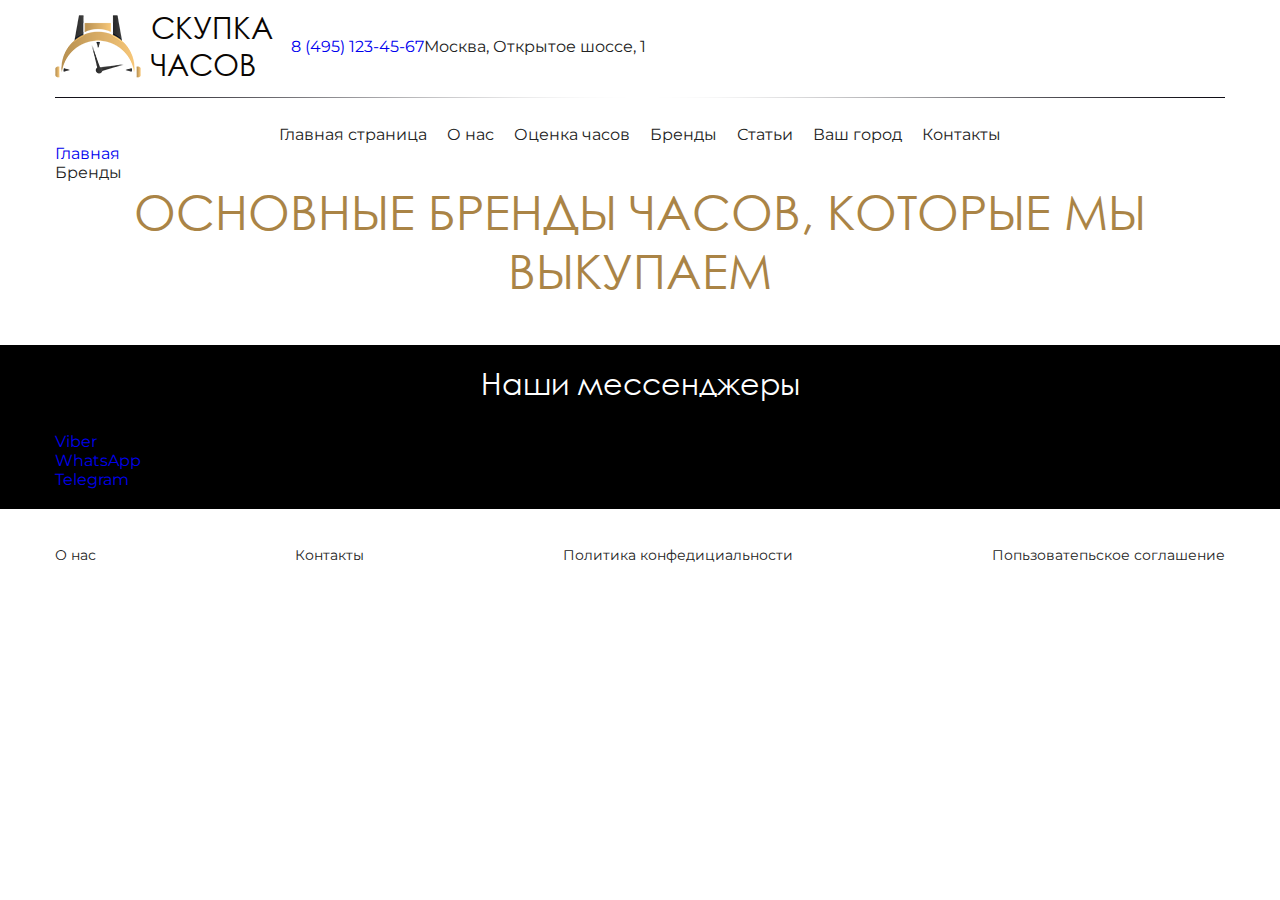
==== index.html @ 27cb3acc "first commit" ====
<!DOCTYPE html>
<html lang="ru">

<head>
  <meta charset="UTF-8">
  <meta http-equiv="X-UA-Compatible" content="IE=edge">
  <meta name="viewport" content="width=device-width, initial-scale=1.0">
  <title>Скупка часов</title>

  <meta property="og:image" content="path/to/image.jpg">
  <link rel="shortcut icon" href="img/favicon/favicon.ico" type="image/x-icon">

  <!-- add plugins css -->
  <link rel="stylesheet" href="css/slick.css">
  <!-- add plugins css end -->

  <link rel="stylesheet" href="css/style.css">
  <link rel="stylesheet" href="css/header.css">
  <link rel="stylesheet" href="css/footer.css">
  <link rel="stylesheet" href="css/main.css">
  <link rel="stylesheet" href="css/media.css">
</head>

<body>

  <header>
    <div class="container">
      <div class="header-top">
        <a href="index.html" class="logo">
          <span class="logo-img"><img src="img/logo.png" alt=""></span>
          <span class="logo-text">скупка часов</span>
        </a>
        <nav class="nav-social">
          <ul class="list-social my-ul">
            <li><a href="#"><img src="" alt=""></a></li>
            <li><a href="#"><img src="" alt=""></a></li>
            <li><a href="#"><img src="" alt=""></a></li>
          </ul>
        </nav>

        <a href="tel:+74951234567" class="phone-link">
          <span class="phone-link__icon"><img src="" alt=""></span>
          <span class="phone-link__text">8 (495) 123-45-67</span>
        </a>

        <div class="address">
          <p>Москва, Открытое шоссе, 1</p>
        </div>
      </div>
      <div class="header-bottom">
        <nav class="nav-menu nav-menu__header">
          <ul class="menu my-ul">
            <li class="menu-item"><a href="index.html" class="menu-link">Главная страница</a></li>
            <li class="menu-item"><a href="about.html" class="menu-link">О нас</a></li>
            <li class="menu-item"><a href="rating.html" class="menu-link">Оценка часов</a></li>
            <li class="menu-item"><a href="brands.html" class="menu-link">Бренды</a></li>
            <li class="menu-item"><a href="news.html" class="menu-link">Статьи</a></li>
            <li class="menu-item"><a href="cities.html" class="menu-link">Ваш город</a></li>
            <li class="menu-item"><a href="contacts.html" class="menu-link">Контакты</a></li>
          </ul>
        </nav>
      </div>
    </div>
  </header>

  <main class="home">
    <div class="container">

    </div>
  </main>

  <section class="page brands-page">
    <div class="container">
      <nav class="nav-breadcrumb">
        <ul class="breadcrumb my-ul">
          <li><a href="#">Главная</a></li>
          <li><span>Бренды</span></li>
        </ul>
      </nav>
      <h1>Основные бренды часов, которые мы выкупаем</h1>

    </div>
  </section>

  <section class="">
    <div class="container">

    </div>
  </section>

  <section class="">
    <div class="container">

    </div>
  </section>

  <section class="">
    <div class="container">

    </div>
  </section>

  <section class="">
    <div class="container">

    </div>
  </section>

  <section class="">
    <div class="container">

    </div>
  </section>


  <footer>
    <div class="footer-top">
      <div class="container">
        <h2>Наши мессенджеры</h2>
        <ul class="list-messengers my-ul">
          <li><a href="#" class="list-messengers__link list-messengers__viber">
              <img src="" alt="">
              <span>Viber</span>
            </a></li>
          <li><a href="#" class="list-messengers__link list-messengers__viber">
              <img src="" alt="">
              <span>WhatsApp</span>
            </a></li>
          <li><a href="#" class="list-messengers__link list-messengers__viber">
              <img src="" alt="">
              <span>Telegram</span>
            </a></li>
        </ul>
      </div>
    </div>
    <div class="footer-bottom">
      <div class="container">
        <nav class="nav-menu">
          <ul class="menu my-ul">
            <li class="menu-item"><a href="about.html" class="menu-link">О нас</a></li>
            <li class="menu-item"><a href="contacts.html" class="menu-link">Контакты</a></li>
            <li class="menu-item"><a href="#" class="menu-link">Политика конфедициальности</a></li>
            <li class="menu-item"><a href="#" class="menu-link">Попьзоватепьское соглашение</a></li>
          </ul>
        </nav>
      </div>
    </div>
  </footer>

  <!-- add plugins js-->
  <script src="js/jquery.min.js"></script>
  <script src="js/slick.min.js"></script>
  <script src="js/jquery.maskedinput.min.js"></script>
  <!-- add plugins js end-->

  <script src="js/common.js"></script>

</body>

</html>
---- css/style.css ----
@import url("https://fonts.googleapis.com/css2?family=Montserrat:ital,wght@0,100..900;1,100..900&display=swap");
@font-face {
  font-family: "CenturyGothic";
  font-weight: 400;
  font-style: normal;
  src: url("../fonts/CenturyGothic/CenturyGothic.eot");
  src: url("../fonts/CenturyGothic/CenturyGothic.eot?#iefix") format("embedded-opentype"), url("../fonts/CenturyGothic/CenturyGothic.woff") format("woff"), url("../fonts/CenturyGothic/CenturyGothic.ttf") format("truetype");
}
@font-face {
  font-family: "CenturyGothic";
  font-weight: 700;
  font-style: normal;
  src: url("../fonts/CenturyGothic/CenturyGothic-Bold.eot");
  src: url("../fonts/CenturyGothic/CenturyGothic-Bold.eot?#iefix") format("embedded-opentype"), url("../fonts/CenturyGothic/CenturyGothic-Bold.woff") format("woff"), url("../fonts/CenturyGothic/CenturyGothic-Bold.ttf") format("truetype");
}
* {
  box-sizing: border-box;
  -webkit-font-smoothing: antialiased;
  -moz-osx-font-smoothing: grayscale;
}
*:before, *:after {
  box-sizing: border-box;
}

html, body, div, span, applet, object, iframe, h1, h2, h3, h4, h5, h6, p, blockquote, pre, a, abbr, acronym, address, big, cite, code, del, dfn, em, img, ins, kbd, q, s, samp, small, strike, strong, sub, sup, tt, var, b, u, i, center, dl, dt, dd, ol, ul, li, fieldset, form, label, legend, table, caption, tbody, tfoot, thead, tr, th, td, article, aside, canvas, details, embed, figure, figcaption, footer, header, hgroup, menu, nav, output, ruby, section, summary, time, mark, audio, video {
  margin: 0;
  padding: 0;
  border: 0;
  font-size: 100%;
  font: inherit;
  vertical-align: baseline;
}

/* HTML5 display-role reset for older browsers */
article, aside, details, figcaption, figure, footer, header, hgroup, menu, nav, section {
  display: block;
}

blockquote, q {
  quotes: none;
}

blockquote:before, blockquote:after, q:before, q:after {
  content: "";
  content: none;
}

table {
  border-collapse: collapse;
  border-spacing: 0;
}

body {
  font-size: 16px;
  min-width: 320px;
  position: relative;
  line-height: normal;
  font-family: "Montserrat", sans-serif;
  font-weight: normal;
  background: #fff;
  color: #222222;
}

img {
  display: block;
  max-width: 100%;
  height: auto;
}

.text-center {
  text-align: center;
}

a {
  display: block;
  text-decoration: none;
  transition: 0.3s ease;
  outline: none;
  width: -moz-fit-content;
  width: fit-content;
  cursor: pointer;
}
a:hover, a:focus {
  text-decoration: none;
}

input, textarea, select {
  outline: none;
  box-shadow: none;
  -webkit-appearance: none;
     -moz-appearance: none;
          appearance: none;
  padding: 0 15px;
  box-sizing: border-box;
  font-family: "Montserrat", sans-serif;
  border: none;
  border-radius: 10px;
  width: 100%;
  height: 54px;
  background: transparent;
  color: #000;
  font-size: 15px;
  cursor: pointer;
}
input::-moz-placeholder, textarea::-moz-placeholder, select::-moz-placeholder {
  color: #595959;
}
input::placeholder, textarea::placeholder, select::placeholder {
  color: #595959;
}
input:hover, input:focus, textarea:hover, textarea:focus, select:hover, select:focus {
  outline: none;
  box-shadow: none;
}

input[type=radio], input[type=checkbox] {
  width: auto;
  height: auto;
  -webkit-appearance: auto;
     -moz-appearance: auto;
          appearance: auto;
  margin: 0 5px 0 0;
  display: inline;
}

label {
  display: block;
  width: 100%;
  margin: 0 0 13px;
}
label:last-child {
  margin: 0;
}

textarea {
  resize: none;
  padding: 12px 17px;
  height: 103px;
}

button, .btn {
  outline: none;
  transition: 0.3s ease;
  cursor: pointer;
  box-shadow: none;
  font-family: "Montserrat", sans-serif;
  padding: 0;
  margin: 0;
  border: none;
  border-radius: 0;
}
button:hover, button:focus, .btn:hover, .btn:focus {
  outline: none;
  box-shadow: none;
}

.btn {
  display: flex;
  align-items: center;
  justify-content: center;
  text-align: center;
  padding: 10px 45px;
  font-size: 16px;
  font-weight: bold;
  height: 46px;
  border-radius: 10px;
  transition: 0.3s ease;
}

.svg-icon {
  display: inline-block;
  width: 100%;
  height: 100%;
}

strong, b {
  font-weight: bold;
  display: inline-block;
}

ul, ol {
  padding: 0 0 0 20px;
}

.my-ul {
  list-style: none;
  padding: 0;
}

.list-dots {
  list-style-type: disc;
}

h1 {
  width: 100%;
  text-align: center;
  text-transform: uppercase;
  font-family: "CenturyGothic", sans-serif;
  font-size: 48px;
  color: #aa8446;
  margin: 0 auto 45px;
}

h2 {
  width: 100%;
  text-align: center;
  margin: 0 auto 30px;
  font-family: "CenturyGothic", sans-serif;
  font-size: 30px;
}

.w-100 {
  width: 100%;
}

.container {
  margin: 0 auto;
  width: 100%;
  max-width: 1200px;
  padding: 0 15px;
  display: flex;
  flex-wrap: wrap;
}

.row {
  display: flex;
  align-items: stretch;
  flex-wrap: wrap;
  margin: 0 -15px;
}

.col-16 {
  width: 16.66%;
  padding: 0 15px;
}

.slick-slider {
  width: 100%;
}

.slick-slide {
  outline: none;
}
---- css/header.css ----
.header-top {
  padding: 9px 0 14px;
  width: 100%;
  display: flex;
  align-items: center;
  flex-wrap: wrap;
}

.header-bottom {
  width: 100%;
  display: flex;
  align-items: center;
  flex-wrap: wrap;
  position: relative;
  z-index: 1;
  padding: 28px 0 0;
}
.header-bottom::before {
  content: "";
  position: absolute;
  left: 0;
  top: 0;
  width: 100%;
  height: 1px;
  background: url("../img/header-line.png") no-repeat center;
  background-size: cover;
}

.nav-menu {
  width: 100%;
  display: flex;
  align-items: center;
  flex-wrap: wrap;
}
.nav-menu__header .menu {
  justify-content: center;
}
.nav-menu__header .menu li {
  margin: 0 20px 0 0;
}
.nav-menu__header .menu li:last-child {
  margin: 0;
}

.menu {
  font-size: 16px;
  width: 100%;
  display: flex;
  align-items: center;
  flex-wrap: wrap;
}
.menu li a {
  cursor: pointer;
  color: #222222;
}
.menu li a:hover {
  color: #aa8446;
}

.logo {
  display: flex;
  align-items: center;
  text-transform: uppercase;
  font-family: "CenturyGothic", sans-serif;
  color: #0a0603;
  font-size: 30px;
}

.logo-img {
  margin: 0 10px 0 0;
  display: flex;
  align-items: center;
  justify-content: center;
  width: 86px;
  min-width: 86px;
}

.logo-text {
  max-width: 140px;
}
---- css/footer.css ----
footer .menu {
  justify-content: space-between;
  font-size: 14px;
}

.footer-top {
  padding: 20px 0;
  text-align: center;
  color: #fff;
  background: url("../img/footer-top-bg.jpg") no-repeat center;
  background-size: cover;
}

.footer-bottom {
  padding: 37px 0;
}
---- css/media.css ----
/*==========  Desktop First  ==========*/
/* Large Devices, Wide Screens */
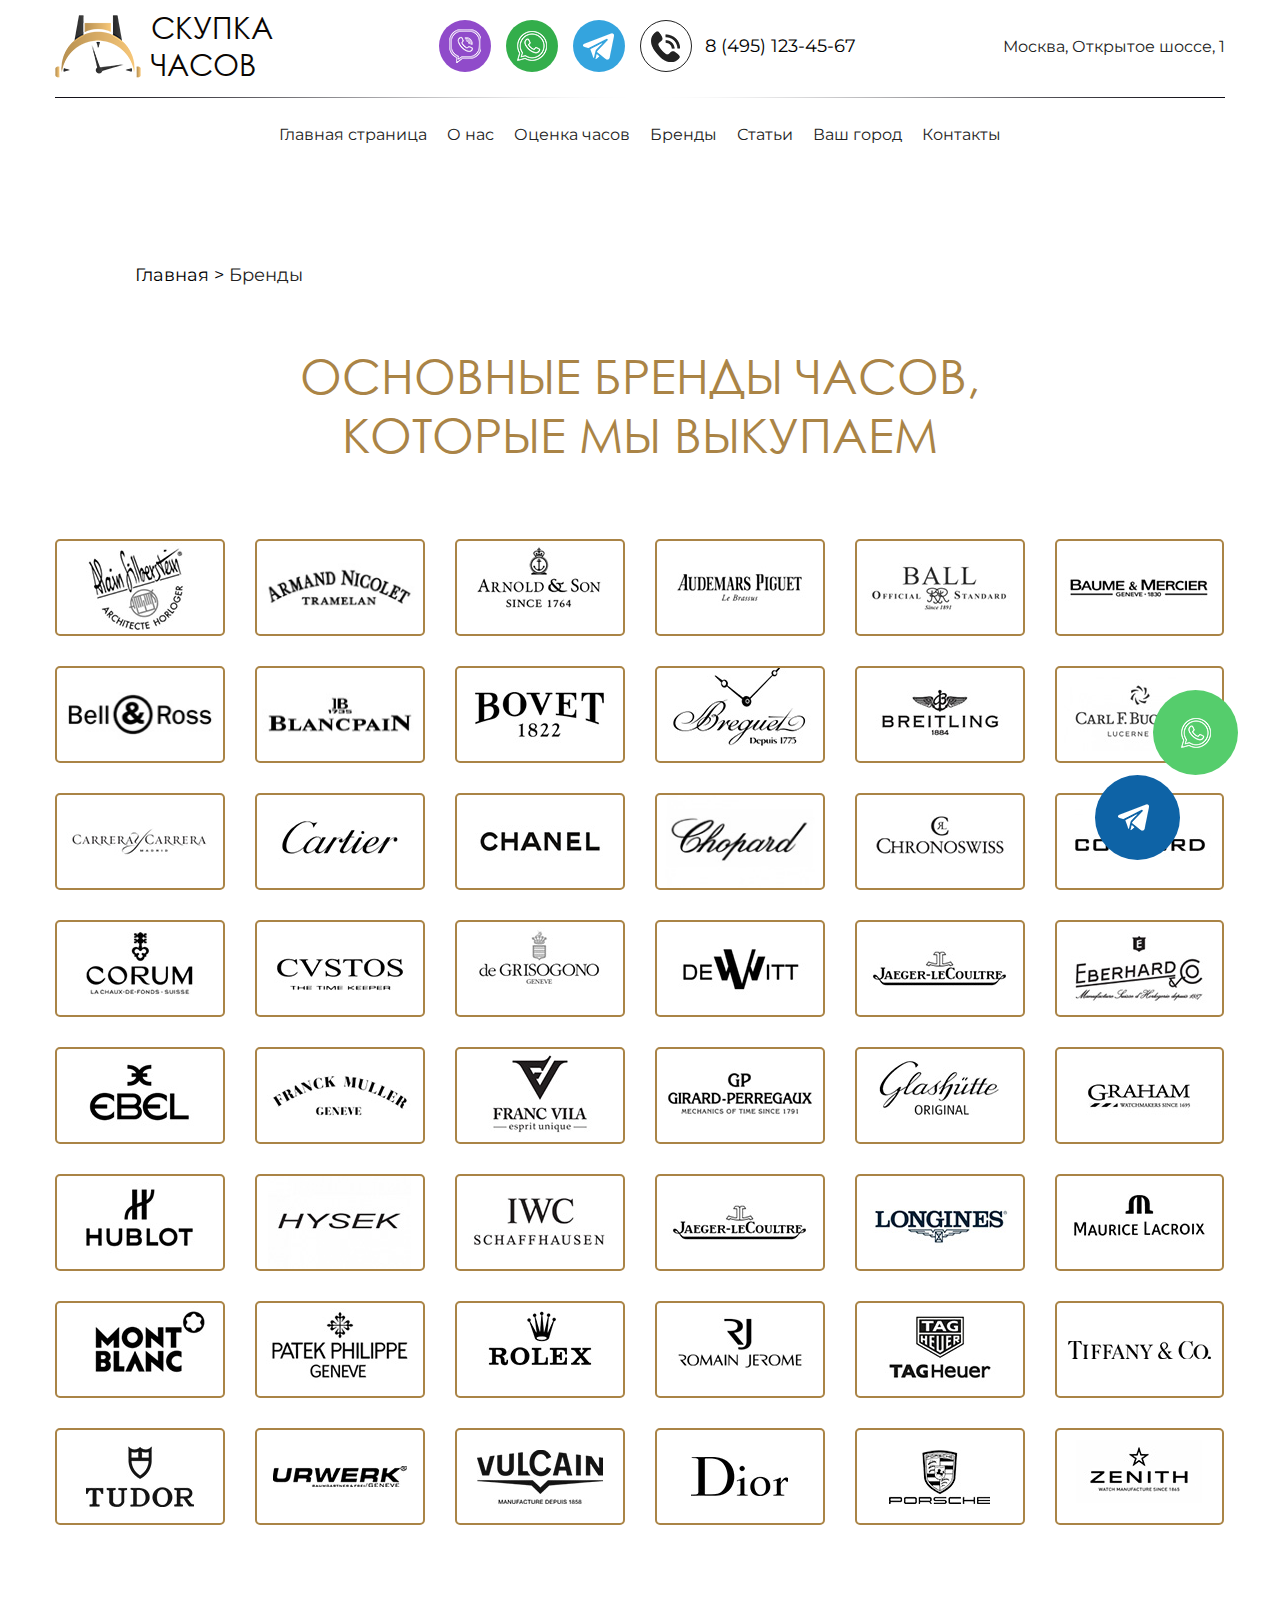
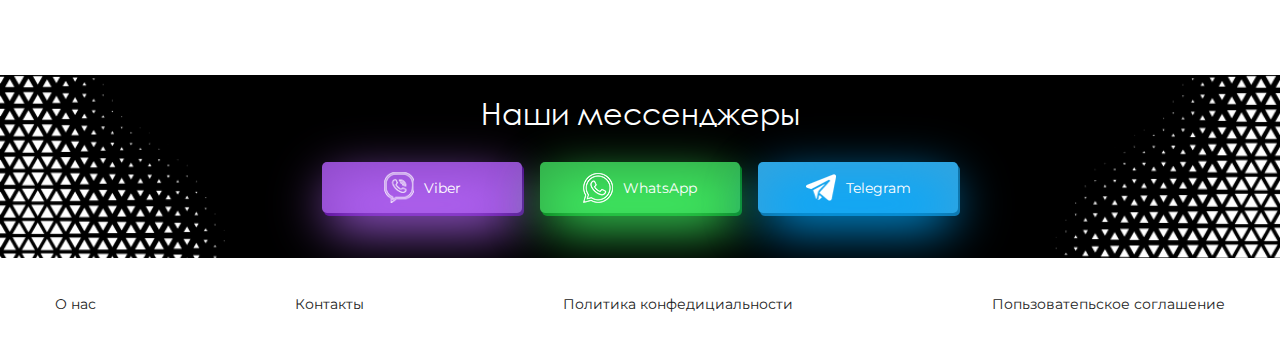
==== commit edb77ea4: "+ 1 page" ====
--- a/index.html
+++ b/index.html
@@ -32,22 +32,32 @@
         </a>
         <nav class="nav-social">
           <ul class="list-social my-ul">
-            <li><a href="#"><img src="" alt=""></a></li>
-            <li><a href="#"><img src="" alt=""></a></li>
-            <li><a href="#"><img src="" alt=""></a></li>
+            <li><a href="#" class="list-social__viber"><img src="img/viber.png" alt=""></a></li>
+            <li><a href="#" class="list-social__whatsapp"><img src="img/whatsapp.png" alt=""></a></li>
+            <li><a href="#" class="list-social__tg"><img src="img/tg.png" alt=""></a></li>
           </ul>
         </nav>
 
         <a href="tel:+74951234567" class="phone-link">
-          <span class="phone-link__icon"><img src="" alt=""></span>
+          <span class="phone-link__icon"><img src="img/phone.png" alt=""></span>
           <span class="phone-link__text">8 (495) 123-45-67</span>
         </a>
 
         <div class="address">
           <p>Москва, Открытое шоссе, 1</p>
         </div>
+
+        <div class="btn-burger">
+          <span></span>
+          <span></span>
+          <span></span>
+        </div>
       </div>
       <div class="header-bottom">
+        <a href="#" class="btn btn-close">
+          <span></span>
+          <span></span>
+        </a>
         <nav class="nav-menu nav-menu__header">
           <ul class="menu my-ul">
             <li class="menu-item"><a href="index.html" class="menu-link">Главная страница</a></li>
@@ -59,15 +69,24 @@
             <li class="menu-item"><a href="contacts.html" class="menu-link">Контакты</a></li>
           </ul>
         </nav>
+
+        
+
+        <div class="address">
+          <p>Москва, Открытое шоссе, 1</p>
+        </div>
+
+        <nav class="nav-social">
+          <ul class="list-social my-ul">
+            <li><a href="#" class="list-social__viber"><img src="img/viber.png" alt=""></a></li>
+            <li><a href="#" class="list-social__whatsapp"><img src="img/whatsapp.png" alt=""></a></li>
+            <li><a href="#" class="list-social__tg"><img src="img/tg.png" alt=""></a></li>
+          </ul>
+        </nav>
       </div>
     </div>
   </header>
 
-  <main class="home">
-    <div class="container">
-
-    </div>
-  </main>
 
   <section class="page brands-page">
     <div class="container">
@@ -78,37 +97,161 @@
         </ul>
       </nav>
       <h1>Основные бренды часов, которые мы выкупаем</h1>
-
-    </div>
-  </section>
-
-  <section class="">
-    <div class="container">
-
-    </div>
-  </section>
-
-  <section class="">
-    <div class="container">
-
-    </div>
-  </section>
-
-  <section class="">
-    <div class="container">
-
-    </div>
-  </section>
-
-  <section class="">
-    <div class="container">
-
-    </div>
-  </section>
-
-  <section class="">
-    <div class="container">
-
+      <div class="w-100">
+        <div class="row">
+          <div class="col-16 mb-30">
+            <a href="brand-page.html" class="brand-card"><img src="img/alain.jpg" alt=""></a>
+          </div>
+          <div class="col-16 mb-30">
+            <a href="brand-page.html" class="brand-card"><img src="img/armant-nicolet.jpg" alt=""></a>
+          </div>
+          <div class="col-16 mb-30">
+            <a href="brand-page.html" class="brand-card"><img src="img/arnold-son.jpg" alt=""></a>
+          </div>
+          <div class="col-16 mb-30">
+            <a href="brand-page.html" class="brand-card"><img src="img/audemar.jpg" alt=""></a>
+          </div>
+          <div class="col-16 mb-30">
+            <a href="brand-page.html" class="brand-card"><img src="img/ball.jpg" alt=""></a>
+          </div>
+          <div class="col-16 mb-30">
+            <a href="brand-page.html" class="brand-card"><img src="img/baume-mercier.jpg" alt=""></a>
+          </div>
+
+          <div class="col-16 mb-30">
+            <a href="brand-page.html" class="brand-card"><img src="img/bell-ross.jpg" alt=""></a>
+          </div>
+          <div class="col-16 mb-30">
+            <a href="brand-page.html" class="brand-card"><img src="img/blancpain.jpg" alt=""></a>
+          </div>
+          <div class="col-16 mb-30">
+            <a href="brand-page.html" class="brand-card"><img src="img/bovet.jpg" alt=""></a>
+          </div>
+          <div class="col-16 mb-30">
+            <a href="brand-page.html" class="brand-card"><img src="img/breguet.jpg" alt=""></a>
+          </div>
+          <div class="col-16 mb-30">
+            <a href="brand-page.html" class="brand-card"><img src="img/breitling.jpg" alt=""></a>
+          </div>
+          <div class="col-16 mb-30">
+            <a href="brand-page.html" class="brand-card"><img src="img/carl.jpg" alt=""></a>
+          </div>
+
+          <div class="col-16 mb-30">
+            <a href="brand-page.html" class="brand-card"><img src="img/carrera.jpg" alt=""></a>
+          </div>
+          <div class="col-16 mb-30">
+            <a href="brand-page.html" class="brand-card"><img src="img/cartier.jpg" alt=""></a>
+          </div>
+          <div class="col-16 mb-30">
+            <a href="brand-page.html" class="brand-card"><img src="img/chanel.jpg" alt=""></a>
+          </div>
+          <div class="col-16 mb-30">
+            <a href="brand-page.html" class="brand-card"><img src="img/chopar.jpg" alt=""></a>
+          </div>
+          <div class="col-16 mb-30">
+            <a href="brand-page.html" class="brand-card"><img src="img/chronoswiss.jpg" alt=""></a>
+          </div>
+          <div class="col-16 mb-30">
+            <a href="brand-page.html" class="brand-card"><img src="img/concord.jpg" alt=""></a>
+          </div>
+
+          <div class="col-16 mb-30">
+            <a href="brand-page.html" class="brand-card"><img src="img/corum.jpg" alt=""></a>
+          </div>
+          <div class="col-16 mb-30">
+            <a href="brand-page.html" class="brand-card"><img src="img/cvstos.jpg" alt=""></a>
+          </div>
+          <div class="col-16 mb-30">
+            <a href="brand-page.html" class="brand-card"><img src="img/de-grissogono.jpg" alt=""></a>
+          </div>
+          <div class="col-16 mb-30">
+            <a href="brand-page.html" class="brand-card"><img src="img/dewitt.jpg" alt=""></a>
+          </div>
+          <div class="col-16 mb-30">
+            <a href="brand-page.html" class="brand-card"><img src="img/Jaeger-LeCoultre.jpg" alt=""></a>
+          </div>
+          <div class="col-16 mb-30">
+            <a href="brand-page.html" class="brand-card"><img src="img/ebarhard.jpg" alt=""></a>
+          </div>
+
+          <div class="col-16 mb-30">
+            <a href="brand-page.html" class="brand-card"><img src="img/ebel.jpg" alt=""></a>
+          </div>
+          <div class="col-16 mb-30">
+            <a href="brand-page.html" class="brand-card"><img src="img/frank-muller.jpg" alt=""></a>
+          </div>
+          <div class="col-16 mb-30">
+            <a href="brand-page.html" class="brand-card"><img src="img/frank-vila.jpg" alt=""></a>
+          </div>
+          <div class="col-16 mb-30">
+            <a href="brand-page.html" class="brand-card"><img src="img/girard.jpg" alt=""></a>
+          </div>
+          <div class="col-16 mb-30">
+            <a href="brand-page.html" class="brand-card"><img src="img/glashutte.jpg" alt=""></a>
+          </div>
+          <div class="col-16 mb-30">
+            <a href="brand-page.html" class="brand-card"><img src="img/graham.jpg" alt=""></a>
+          </div>
+
+          <div class="col-16 mb-30">
+            <a href="brand-page.html" class="brand-card"><img src="img/hublot.jpg" alt=""></a>
+          </div>
+          <div class="col-16 mb-30">
+            <a href="brand-page.html" class="brand-card"><img src="img/hysek.jpg" alt=""></a>
+          </div>
+          <div class="col-16 mb-30">
+            <a href="brand-page.html" class="brand-card"><img src="img/iwc.jpg" alt=""></a>
+          </div>
+          <div class="col-16 mb-30">
+            <a href="brand-page.html" class="brand-card"><img src="img/Jaeger-LeCoultre.jpg" alt=""></a>
+          </div>
+          <div class="col-16 mb-30">
+            <a href="brand-page.html" class="brand-card"><img src="img/longines.jpg" alt=""></a>
+          </div>
+          <div class="col-16 mb-30">
+            <a href="brand-page.html" class="brand-card"><img src="img/maurice-lacroix.jpg" alt=""></a>
+          </div>
+
+          <div class="col-16 mb-30">
+            <a href="brand-page.html" class="brand-card"><img src="img/montblanc.jpg" alt=""></a>
+          </div>
+          <div class="col-16 mb-30">
+            <a href="brand-page.html" class="brand-card"><img src="img/patek-philippe.jpg" alt=""></a>
+          </div>
+          <div class="col-16 mb-30">
+            <a href="brand-page.html" class="brand-card"><img src="img/rolex.jpg" alt=""></a>
+          </div>
+          <div class="col-16 mb-30">
+            <a href="brand-page.html" class="brand-card"><img src="img/romaine-jerome.jpg" alt=""></a>
+          </div>
+          <div class="col-16 mb-30">
+            <a href="brand-page.html" class="brand-card"><img src="img/tag-heuer.jpg" alt=""></a>
+          </div>
+          <div class="col-16 mb-30">
+            <a href="brand-page.html" class="brand-card"><img src="img/Tiffany.jpg" alt=""></a>
+          </div>
+
+          <div class="col-16 mb-30">
+            <a href="brand-page.html" class="brand-card"><img src="img/tudor.jpg" alt=""></a>
+          </div>
+          <div class="col-16 mb-30">
+            <a href="brand-page.html" class="brand-card"><img src="img/URWERK.jpg" alt=""></a>
+          </div>
+          <div class="col-16 mb-30">
+            <a href="brand-page.html" class="brand-card"><img src="img/Vulcain.jpg" alt=""></a>
+          </div>
+          <div class="col-16 mb-30">
+            <a href="brand-page.html" class="brand-card"><img src="img/Dior.jpg" alt=""></a>
+          </div>
+          <div class="col-16 mb-30">
+            <a href="brand-page.html" class="brand-card"><img src="img/Porsche.jpg" alt=""></a>
+          </div>
+          <div class="col-16 mb-30">
+            <a href="brand-page.html" class="brand-card"><img src="img/zenith.jpg" alt=""></a>
+          </div>
+        </div>
+      </div>
     </div>
   </section>
 
@@ -119,15 +262,15 @@
         <h2>Наши мессенджеры</h2>
         <ul class="list-messengers my-ul">
           <li><a href="#" class="list-messengers__link list-messengers__viber">
-              <img src="" alt="">
+              <img src="img/viber.png" alt="">
               <span>Viber</span>
             </a></li>
-          <li><a href="#" class="list-messengers__link list-messengers__viber">
-              <img src="" alt="">
+          <li><a href="#" class="list-messengers__link list-messengers__whatsapp">
+              <img src="img/whatsapp.png" alt="">
               <span>WhatsApp</span>
             </a></li>
-          <li><a href="#" class="list-messengers__link list-messengers__viber">
-              <img src="" alt="">
+          <li><a href="#" class="list-messengers__link list-messengers__tg">
+              <img src="img/tg.png" alt="">
               <span>Telegram</span>
             </a></li>
         </ul>
@@ -147,6 +290,9 @@
     </div>
   </footer>
 
+  <a href="#" class="fixed-btn fixed-btn-whatsapp"><img src="img/whatsapp.png" alt=""></a>
+	<a href="#" class="fixed-btn fixed-btn-chat"><img src="img/tg.png" alt=""></a>
+
   <!-- add plugins js-->
   <script src="js/jquery.min.js"></script>
   <script src="js/slick.min.js"></script>
--- a/css/style.css
+++ b/css/style.css
@@ -191,7 +191,7 @@
   list-style-type: disc;
 }
 
-h1 {
+h1, .h1 {
   width: 100%;
   text-align: center;
   text-transform: uppercase;
@@ -201,7 +201,7 @@
   margin: 0 auto 45px;
 }
 
-h2 {
+h2, .h2 {
   width: 100%;
   text-align: center;
   margin: 0 auto 30px;
@@ -209,6 +209,14 @@
   font-size: 30px;
 }
 
+h3, .h3, .subtitle {
+  font-size: 32px;
+  font-family: "CenturyGothic", sans-serif;
+  width: 100%;
+  text-align: center;
+  margin: 0 auto 30px;
+}
+
 .w-100 {
   width: 100%;
 }
@@ -234,6 +242,138 @@
   padding: 0 15px;
 }
 
+.col-25 {
+  width: 25%;
+  padding: 0 15px;
+}
+
+.mb-20 {
+  margin-bottom: 20px;
+}
+
+.mb-30 {
+  margin-bottom: 30px;
+}
+
+.d-inline {
+  display: inline;
+}
+
+a.color-brown {
+  color: #aa8446;
+}
+a.color-brown:hover {
+  color: #222222;
+}
+
+a.link {
+  color: #222222;
+}
+a.link:hover {
+  color: #aa8446;
+}
+
+.page {
+  padding: 120px 0;
+}
+
+.nav-breadcrumb {
+  width: 100%;
+  margin: 0 0 60px;
+  padding: 0 0 0 80px;
+  font-size: 18px;
+}
+
+.breadcrumb {
+  width: 100%;
+  display: flex;
+  align-items: center;
+}
+.breadcrumb li a {
+  display: flex;
+  align-items: center;
+  color: #000;
+}
+.breadcrumb li a:after {
+  content: ">";
+  display: inline-block;
+  margin: 0 5px;
+}
+.breadcrumb li a:hover {
+  color: #e6b96f;
+}
+
+.fixed-btn {
+  position: fixed;
+  z-index: 10;
+  width: 85px;
+  height: 85px;
+  padding: 15px;
+  border-radius: 50%;
+  display: flex;
+  align-items: center;
+  justify-content: center;
+}
+.fixed-btn::before, .fixed-btn::after {
+  content: "";
+  position: absolute;
+  border-radius: 50%;
+  left: 50%;
+  top: 50%;
+  opacity: 0;
+  transform: translate(-50%, -50%);
+  width: calc(100% + 12px);
+  height: calc(100% + 12px);
+  animation: pulse 1.5s linear infinite;
+}
+.fixed-btn:before {
+  animation-delay: 1.25s;
+  width: calc(100% + 24px);
+  height: calc(100% + 24px);
+}
+.fixed-btn img {
+  position: relative;
+  z-index: 1;
+}
+
+.fixed-btn-whatsapp {
+  background: #55cd6c;
+  right: 42px;
+  bottom: 125px;
+}
+.fixed-btn-whatsapp::before {
+  background: rgba(85, 205, 108, 0.2);
+}
+.fixed-btn-whatsapp:after {
+  background: rgba(85, 205, 108, 0.4);
+}
+
+.fixed-btn-chat {
+  right: 100px;
+  bottom: 40px;
+  background: #0e63a6;
+  padding: 22px 22px 22px 14px;
+}
+.fixed-btn-chat::before {
+  background: rgba(14, 99, 166, 0.2);
+}
+.fixed-btn-chat:after {
+  background: rgba(14, 99, 166, 0.4);
+}
+
+@keyframes pulse {
+  0% {
+    transform: translate(-50%, -50%) scale(0.5);
+    opacity: 0;
+  }
+  50% {
+    opacity: 1;
+  }
+  100% {
+    transform: translate(-50%, -50%) scale(1.1);
+    opacity: 0;
+  }
+}
 .slick-slider {
   width: 100%;
 }
--- a/css/header.css
+++ b/css/header.css
@@ -1,9 +1,101 @@
+header .logo {
+  margin: 0 auto 0 0;
+}
+header .address {
+  margin: 0 0 0 auto;
+}
+
 .header-top {
   padding: 9px 0 14px;
   width: 100%;
   display: flex;
   align-items: center;
   flex-wrap: wrap;
+}
+
+.list-social {
+  display: flex;
+  align-items: center;
+}
+.list-social li {
+  margin: 0 15px 0 0;
+}
+.list-social li:last-child {
+  margin: 0;
+}
+.list-social a {
+  display: flex;
+  align-items: center;
+  justify-content: center;
+  width: 52px;
+  height: 52px;
+  min-width: 52px;
+  border-radius: 50%;
+  padding: 5px;
+}
+.list-social a:hover {
+  margin-bottom: 5px;
+}
+.list-social__viber {
+  background: #904bca;
+}
+.list-social__whatsapp {
+  background: #33ae4b;
+}
+.list-social__tg {
+  background: #34a4de;
+}
+
+.phone-link {
+  display: flex;
+  align-items: center;
+  justify-content: center;
+  color: #000;
+  font-size: 18px;
+  margin: 0 0 0 15px;
+}
+.phone-link__icon {
+  display: flex;
+  align-items: center;
+  justify-content: center;
+  width: 52px;
+  height: 52px;
+  min-width: 52px;
+  margin: 0 13px 0 0;
+  border-radius: 50%;
+  border: 1px solid #222222;
+}
+.phone-link:hover {
+  color: #aa8446;
+}
+
+.btn-burger {
+  border: 1px solid #222222;
+  border-radius: 5px;
+  width: 42px;
+  height: 38px;
+  min-width: 42px;
+  display: none;
+  align-items: center;
+  justify-content: center;
+  flex-wrap: wrap;
+  padding: 7px;
+  cursor: pointer;
+  margin-left: auto;
+}
+.btn-burger:hover {
+  background: #aa8446;
+}
+.btn-burger:hover span {
+  background: #fff;
+}
+.btn-burger span {
+  display: block;
+  width: 100%;
+  height: 2px;
+  border-radius: 3px;
+  background: #222222;
+  transition: 0.3s ease;
 }
 
 .header-bottom {
@@ -25,6 +117,39 @@
   background: url("../img/header-line.png") no-repeat center;
   background-size: cover;
 }
+.header-bottom .address, .header-bottom .nav-social {
+  display: none;
+}
+.header-bottom .btn-close {
+  display: none;
+}
+
+.btn-close {
+  width: 40px;
+  height: 40px;
+  position: absolute;
+  right: 10px;
+  top: 10px;
+  z-index: 2;
+  border: 1px solid #aa8446;
+  border-radius: 2px;
+  padding: 0;
+}
+.btn-close span {
+  position: absolute;
+  width: 3px;
+  background: #aa8446;
+  border-radius: 2px;
+  height: 24px;
+  left: 17px;
+  top: 7px;
+}
+.btn-close span:first-child {
+  transform: rotate(45deg);
+}
+.btn-close span:last-child {
+  transform: rotate(135deg);
+}
 
 .nav-menu {
   width: 100%;
--- a/css/footer.css
+++ b/css/footer.css
@@ -4,13 +4,100 @@
 }
 
 .footer-top {
-  padding: 20px 0;
+  padding: 20px 0 45px;
   text-align: center;
   color: #fff;
-  background: url("../img/footer-top-bg.jpg") no-repeat center;
+  background: #000000;
+  position: relative;
+  z-index: 1;
+  overflow: hidden;
+}
+.footer-top::before, .footer-top:after {
+  content: "";
+  position: absolute;
+  z-index: -1;
+  bottom: -35px;
+  width: 234px;
+  height: 430px;
+}
+.footer-top::before {
+  left: 0;
+  background: url("../img/footer-decor1.png") no-repeat center;
+  background-size: cover;
+}
+.footer-top::after {
+  right: 0;
+  background: url("../img/footer-decor2.png") no-repeat center;
   background-size: cover;
 }
 
 .footer-bottom {
   padding: 37px 0;
+}
+
+.list-messengers {
+  display: flex;
+  align-items: center;
+  justify-content: center;
+  margin: 0 auto;
+  font-size: 14px;
+}
+.list-messengers li {
+  margin: 0 18px 0 0;
+}
+.list-messengers li:last-child {
+  margin: 0;
+}
+.list-messengers__link {
+  display: flex;
+  align-items: center;
+  justify-content: center;
+  height: 51px;
+  width: 200px;
+  min-width: 200px;
+  border-radius: 5px;
+  color: #fff;
+  position: relative;
+  z-index: 1;
+}
+.list-messengers__link::before {
+  content: "";
+  position: absolute;
+  top: -49px;
+  left: 50%;
+  transform: translate(-50%, 0);
+  width: 314px;
+  height: 182px;
+  z-index: -1;
+}
+.list-messengers__link:hover, .list-messengers__link:focus {
+  box-shadow: none;
+}
+.list-messengers img {
+  width: 30px;
+  margin: 0 10px 0 0;
+}
+.list-messengers__viber {
+  background: #904bca;
+  box-shadow: 2px 3px 0 #490086;
+}
+.list-messengers__viber::before {
+  background: url("../img/viber-shadow.png") no-repeat center;
+  background-size: 100%;
+}
+.list-messengers__whatsapp {
+  background: #33ae4b;
+  box-shadow: 2px 3px 0 #027118;
+}
+.list-messengers__whatsapp::before {
+  background: url("../img/whatsapp-shadow.png") no-repeat center;
+  background-size: 100%;
+}
+.list-messengers__tg {
+  background: #34a4de;
+  box-shadow: 2px 3px 0 #126c9b;
+}
+.list-messengers__tg::before {
+  background: url("../img/tg-shadow.png") no-repeat center;
+  background-size: 100%;
 }--- a/css/main.css
+++ b/css/main.css
@@ -0,0 +1,172 @@
+.brands-page h1 {
+  margin: 0 auto 75px;
+  max-width: 700px;
+}
+
+.brand-card {
+  width: 100%;
+  height: 97px;
+  padding: 5px;
+  display: flex;
+  align-items: center;
+  justify-content: center;
+  background: #fff;
+  overflow: hidden;
+  border-radius: 5px;
+  border: 2px solid #aa8446;
+}
+.brand-card:hover {
+  box-shadow: 3px 3px 0 rgba(170, 132, 70, 0.8);
+}
+
+.cities-page h1 {
+  max-width: 435px;
+}
+.cities-page .subtitle {
+  margin: 0 auto 100px;
+}
+
+.list-cities {
+  -moz-column-count: 4;
+       column-count: 4;
+  padding: 0 70px;
+  width: 100%;
+  font-size: 16px;
+}
+.list-cities li a {
+  color: #000;
+}
+.list-cities li a:hover {
+  color: #aa8446;
+}
+
+.sell-section {
+  position: relative;
+  z-index: 1;
+  overflow: hidden;
+  background: #f7f7f7;
+  padding: 50px 0 85px;
+}
+.sell-section::before, .sell-section:after {
+  content: "";
+  position: absolute;
+  z-index: -1;
+  bottom: -135px;
+  width: 664px;
+  height: 1217px;
+}
+.sell-section::before {
+  left: 0;
+  background: url("../img/sell-decor1.png") no-repeat center;
+  background-size: cover;
+}
+.sell-section::after {
+  right: 0;
+  background: url("../img/sell-decor2.png") no-repeat center;
+  background-size: cover;
+}
+.sell-section h2 {
+  margin: 0 auto 30px;
+}
+.sell-section .subtitle {
+  margin: 0 auto 55px;
+}
+
+.callback-box {
+  max-width: 810px;
+  width: 100%;
+  margin: 0 auto;
+  padding: 40px;
+  position: relative;
+  z-index: 1;
+  border-radius: 10px;
+  overflow: hidden;
+  background: linear-gradient(white, white) padding-box, linear-gradient(to bottom, rgb(170, 132, 70) 0%, rgba(170, 132, 70, 0) 50%, rgb(170, 132, 70) 100%) border-box;
+  border: 2px solid transparent;
+}
+.callback-box h3 {
+  margin: 0 auto;
+  max-width: 400px;
+}
+.callback-box .box-text {
+  margin: 75px 0 70px;
+  max-width: 400px;
+  font-family: "CenturyGothic", sans-serif;
+}
+.callback-box::after {
+  content: "";
+  position: absolute;
+  z-index: -1;
+  top: 0;
+  right: -35px;
+  width: 446px;
+  height: 444px;
+  background: url("../img/sell-watch.png") no-repeat center;
+  background-size: 100%;
+}
+
+.list-messengers-v2 {
+  width: 100%;
+}
+.list-messengers-v2 li {
+  flex: 1;
+  margin: 0 20px 0 0;
+}
+.list-messengers-v2 li:last-child {
+  margin: 0;
+}
+.list-messengers-v2 .list-messengers__link {
+  width: 100%;
+  padding: 10px;
+  box-shadow: none;
+  justify-content: flex-start;
+}
+.list-messengers-v2 .list-messengers__link::before {
+  display: none;
+}
+.list-messengers-v2 .list-messengers__link:hover {
+  box-shadow: 0 0 10px rgba(170, 132, 70, 0.8);
+}
+
+.news-section {
+  padding: 60px 0 80px;
+}
+.news-section h2 {
+  margin: 0 auto 65px;
+}
+
+.news-card {
+  width: 100%;
+}
+.news-card__img {
+  width: 100%;
+  height: 210px;
+  display: flex;
+  align-items: center;
+  justify-content: center;
+  border: 1px solid #efeff1;
+  border-radius: 5px;
+  overflow: hidden;
+}
+.news-card__img img {
+  width: 100%;
+  height: 100%;
+  -o-object-fit: cover;
+     object-fit: cover;
+}
+.news-card__body {
+  width: 100%;
+  margin: 30px 0 0;
+}
+.news-card__title {
+  text-transform: uppercase;
+  font-weight: bold;
+  color: #222222;
+  margin: 0 0 10px;
+}
+.news-card__title:hover {
+  color: #aa8446;
+}
+.news-card .link {
+  margin: 15px 0 0;
+}--- a/css/media.css
+++ b/css/media.css
@@ -1,2 +1,273 @@
 /*==========  Desktop First  ==========*/
-/* Large Devices, Wide Screens */+/* Large Devices, Wide Screens */
+@media only screen and (max-width: 992px) {
+  .col-16 {
+    width: 20%;
+  }
+  .page {
+    padding: 70px 0;
+  }
+  .nav-breadcrumb {
+    padding: 0;
+    margin: 0 0 40px;
+  }
+  h1, .h1 {
+    font-size: 40px;
+    margin: 0 auto 30px;
+  }
+  h2, .h2 {
+    font-size: 24px;
+  }
+  h3, .h3, .subtitle {
+    font-size: 24px;
+  }
+  .logo {
+    font-size: 20px;
+  }
+  .logo-img {
+    width: 70px;
+    min-width: 70px;
+  }
+  .logo-text {
+    max-width: 90px;
+  }
+  .brands-page h1 {
+    margin: 0 auto 30px;
+  }
+  .list-social a, .phone-link__icon {
+    width: 40px;
+    height: 40px;
+    min-width: 40px;
+    padding: 10px;
+  }
+  .phone-link {
+    font-size: 14px;
+  }
+  .list-cities {
+    padding: 0;
+  }
+  .cities-page .subtitle {
+    margin: 0 auto 30px;
+  }
+}
+@media only screen and (max-width: 768px) {
+  .fixed-btn {
+    width: 60px;
+    height: 60px;
+    right: 20px;
+    bottom: 70px;
+  }
+  .fixed-btn-chat {
+    right: 50px;
+    bottom: 10px;
+    padding: 15px 20px 15px 15px;
+  }
+  .container {
+    padding: 0 10px;
+  }
+  .row {
+    margin: 0 -10px;
+  }
+  .col-16, .col-25 {
+    padding: 0 10px;
+  }
+  .col-25 {
+    width: 50%;
+  }
+  .mb-30 {
+    margin-bottom: 20px;
+  }
+  .btn-burger {
+    display: flex;
+  }
+  .phone-link__text {
+    display: none;
+  }
+  .phone-link__icon {
+    margin: 0;
+  }
+  .header-top .address {
+    display: none;
+  }
+  .header-bottom {
+    position: fixed;
+    z-index: 10;
+    right: 0;
+    top: 0;
+    max-width: 300px;
+    width: 100%;
+    height: 100%;
+    overflow-y: auto;
+    background: #fff;
+    padding: 30px;
+    box-shadow: -3px 0 5px rgba(170, 132, 70, 0.6);
+    display: none;
+  }
+  .header-bottom::before {
+    display: none;
+  }
+  .header-bottom .address {
+    display: block;
+    width: 100%;
+    margin: 20px 0 0;
+    padding: 10px 0 0;
+    border-top: 1px solid #aa8446;
+  }
+  .header-bottom .btn-close {
+    display: flex;
+    align-items: center;
+    justify-content: center;
+  }
+  .nav-menu__header .menu {
+    justify-content: flex-start;
+    flex-direction: column;
+    align-items: flex-start;
+  }
+  .nav-menu__header .menu li {
+    margin: 0 0 10px;
+  }
+  .nav-menu__header .menu li:last-child {
+    margin: 0;
+  }
+  .list-social li {
+    margin: 0 10px 0 0;
+  }
+  .phone-link {
+    margin: 0 0 0 10px;
+  }
+  .footer-bottom {
+    padding: 20px 0;
+  }
+  footer .menu {
+    justify-content: center;
+    flex-direction: column;
+  }
+  footer .menu li {
+    margin: 0 auto 10px;
+  }
+  footer .menu li:last-child {
+    margin: 0 auto;
+  }
+  .list-messengers__link {
+    width: 150px;
+    min-width: 150px;
+  }
+  .list-cities {
+    -moz-column-count: 2;
+         column-count: 2;
+  }
+  .callback-box {
+    padding: 30px;
+  }
+  .callback-box:after {
+    width: 346px;
+    height: 344px;
+  }
+  .callback-box .box-text {
+    margin: 50px 0;
+  }
+  .sell-section {
+    padding: 40px 0;
+  }
+  .news-section h2 {
+    margin: 0 auto 30px;
+  }
+}
+@media only screen and (max-width: 576px) {
+  .nav-breadcrumb {
+    margin: 0 0 30px;
+  }
+  .page {
+    padding: 50px 0;
+  }
+  .footer-top {
+    padding: 20px 0 30px;
+  }
+  h1, .h1 {
+    font-size: 24px;
+  }
+  h2, .h2 {
+    font-size: 20px;
+    margin: 0 auto 20px;
+  }
+  h3, .h3, .subtitle {
+    font-size: 20px;
+  }
+  .col-16 {
+    width: 33.33%;
+  }
+  .col-25 {
+    width: 50%;
+  }
+  .btn-burger {
+    margin: 0 0 0 10px;
+  }
+  .header-top .nav-social {
+    display: none;
+  }
+  .header-bottom .nav-social {
+    display: flex;
+    justify-content: center;
+    width: 100%;
+    padding: 10px 0 0;
+    margin: 20px 0 0;
+    border-top: 1px solid #aa8446;
+  }
+  .header-bottom .list-social {
+    justify-content: center;
+  }
+  .list-messengers {
+    flex-direction: column;
+    align-items: center;
+  }
+  .list-messengers li {
+    margin: 0 0 10px;
+  }
+  .list-messengers__link {
+    width: 200px;
+    min-width: 200px;
+  }
+  .footer-top::before, .footer-top:after {
+    width: 155px;
+    height: 300px;
+  }
+  .news-section {
+    padding: 50px 0 40px;
+  }
+  .news-card__body {
+    margin: 20px 0 0;
+  }
+  .list-messengers li {
+    flex: none;
+    width: 100%;
+  }
+  .list-messengers .list-messengers__link {
+    justify-content: center;
+  }
+  .callback-box:after {
+    width: 246px;
+    height: 244px;
+  }
+  .sell-section .subtitle {
+    margin: 0 auto 30px;
+  }
+}
+@media only screen and (max-width: 480px) {
+  .page {
+    padding: 30px 0;
+  }
+  .col-25 {
+    width: 100%;
+  }
+  .callback-box .box-text {
+    margin: 20px 0;
+  }
+  .callback-box:after {
+    display: none;
+  }
+}
+@media only screen and (max-width: 420px) {
+  .brand-card {
+    height: 70px;
+  }
+}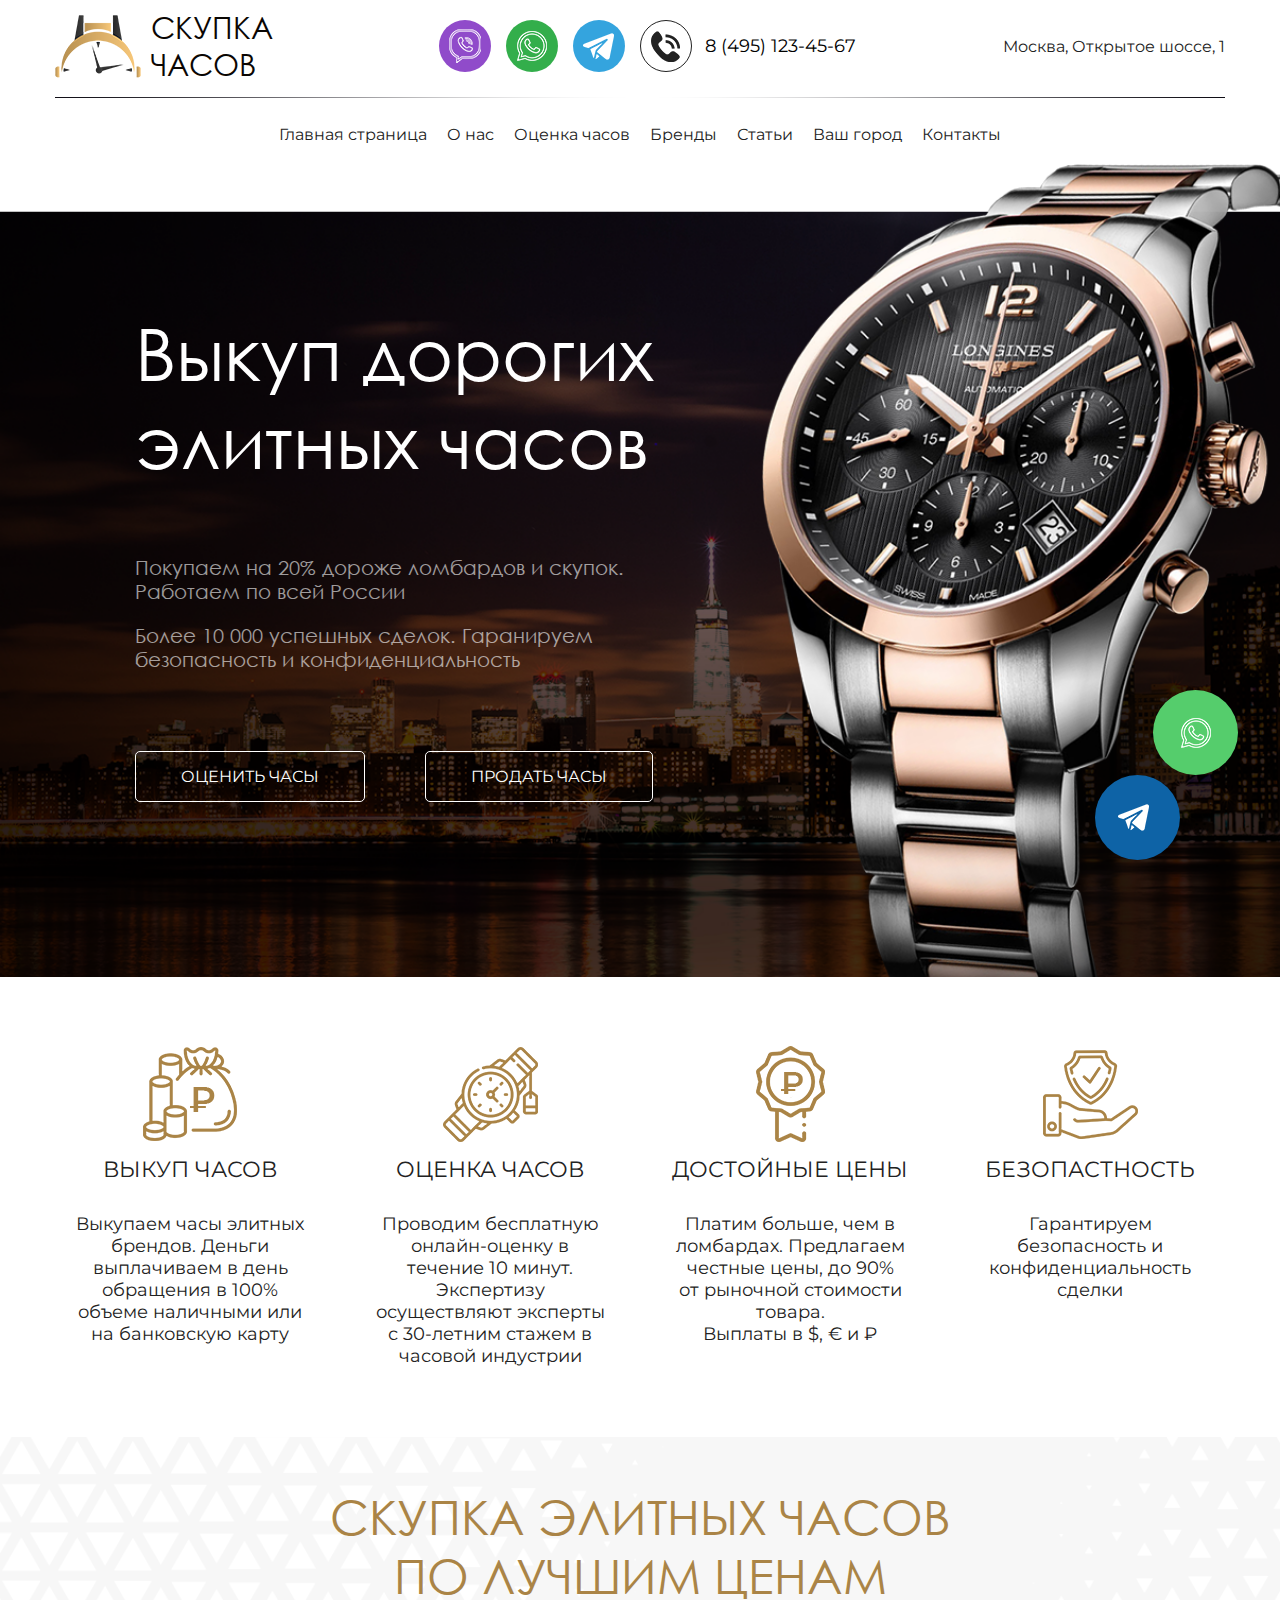
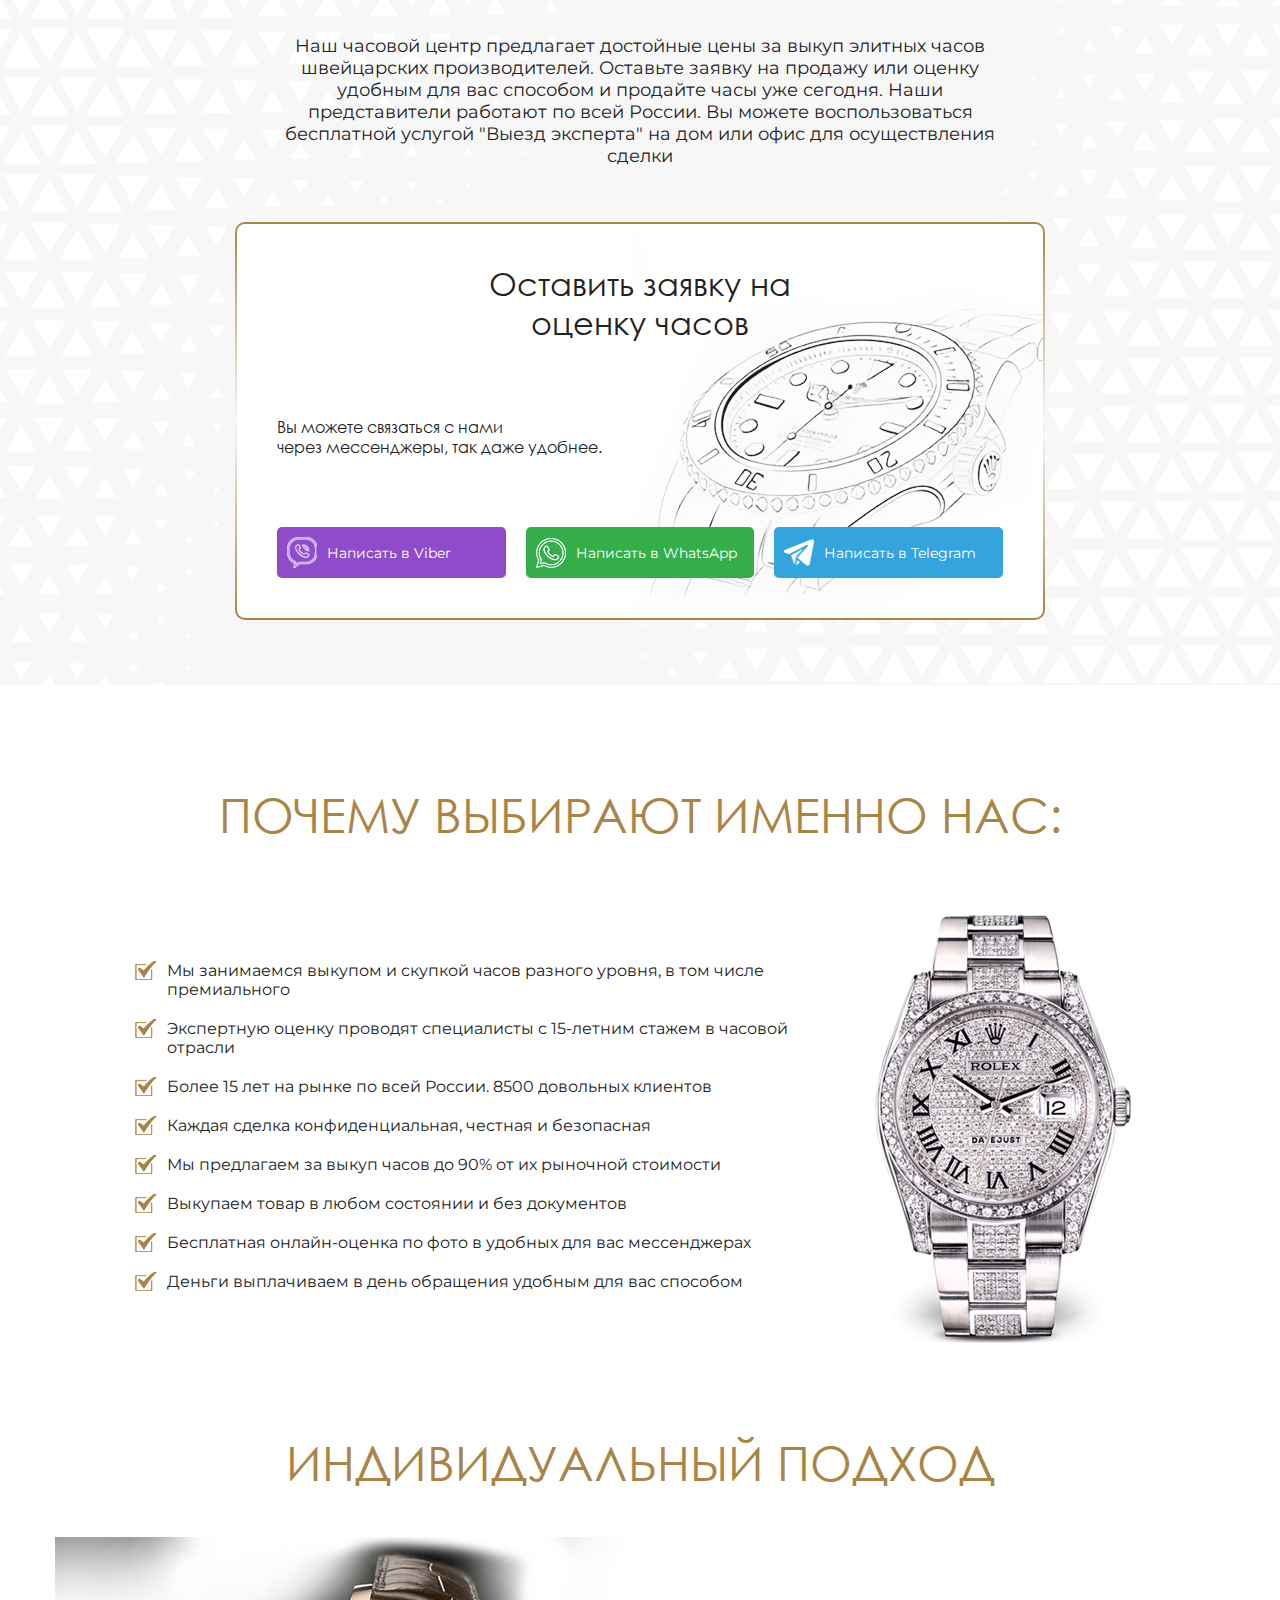
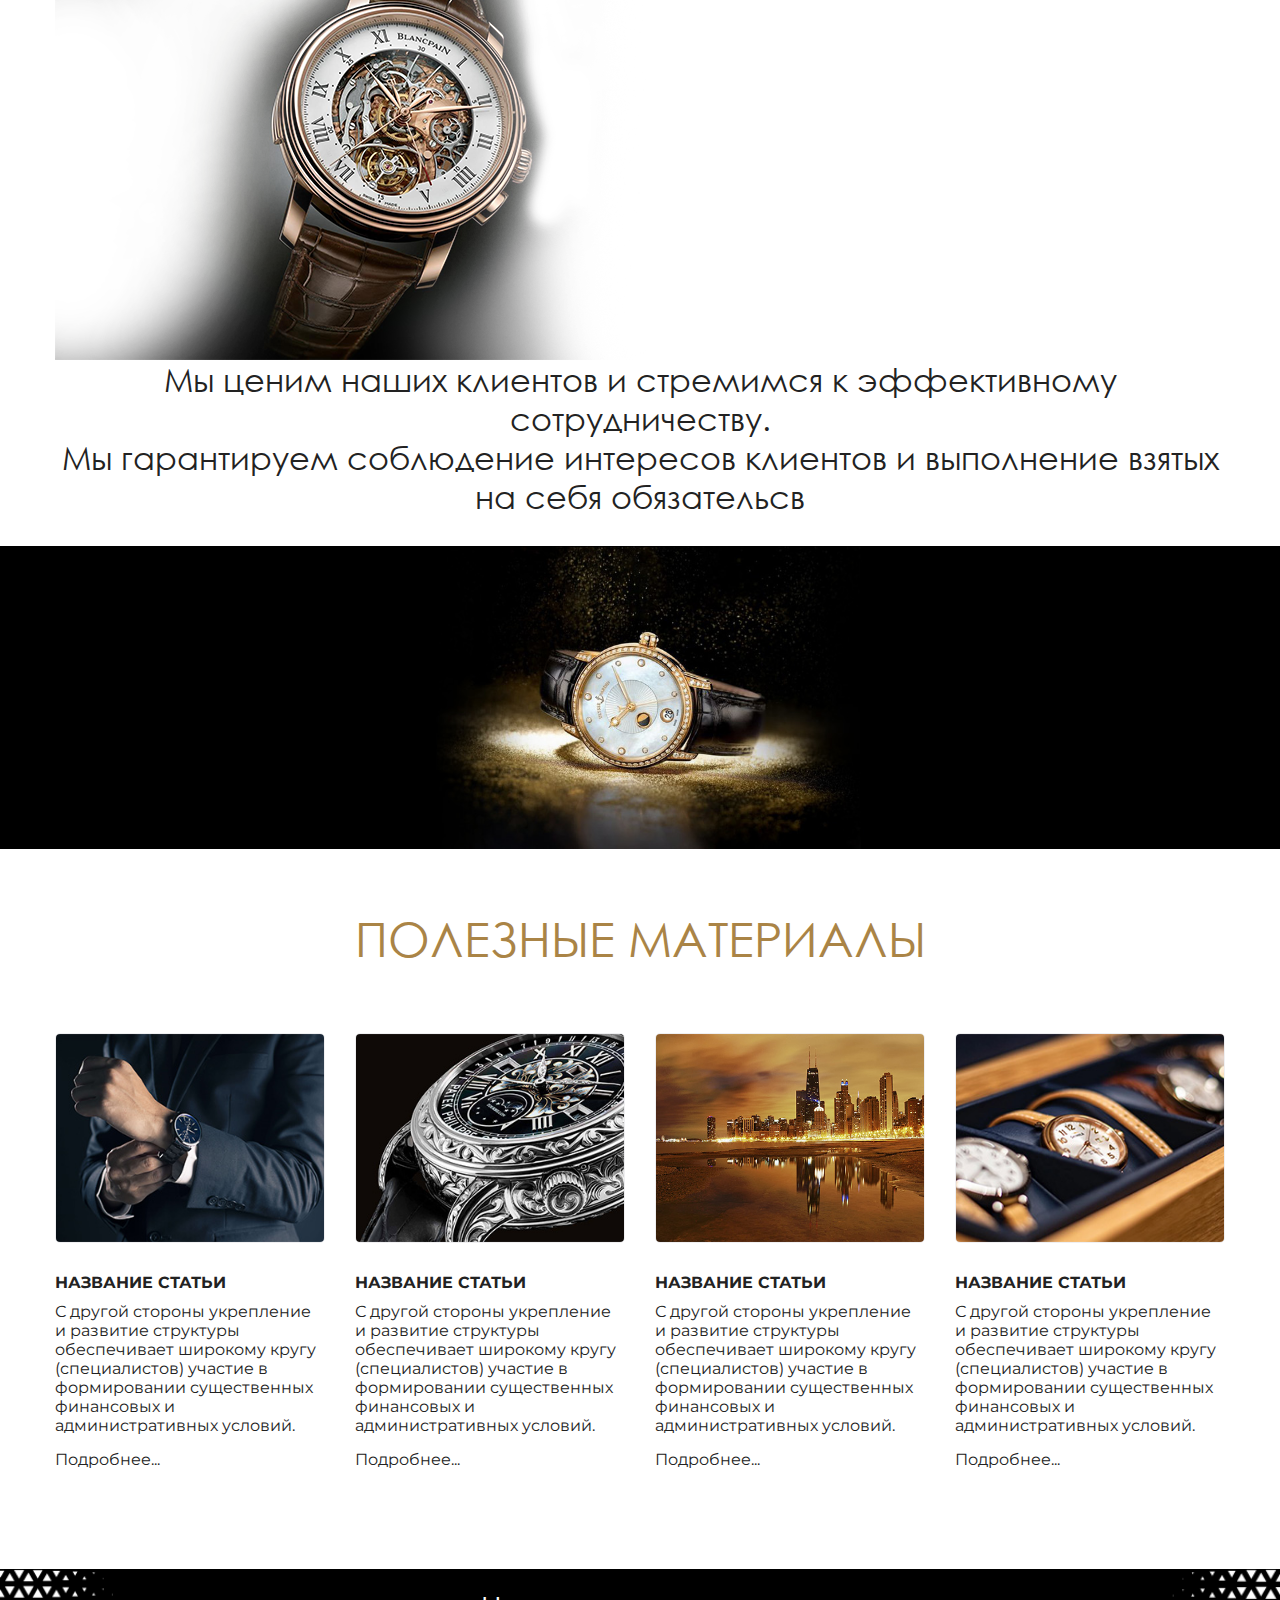
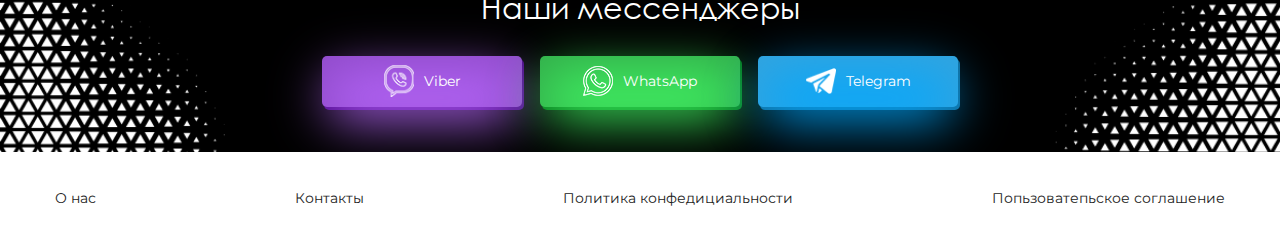
==== commit dd00b9c0: "+ 4 section index" ====
--- a/index.html
+++ b/index.html
@@ -70,7 +70,7 @@
           </ul>
         </nav>
 
-        
+
 
         <div class="address">
           <p>Москва, Открытое шоссе, 1</p>
@@ -87,174 +87,226 @@
     </div>
   </header>
 
-
-  <section class="page brands-page">
-    <div class="container">
-      <nav class="nav-breadcrumb">
-        <ul class="breadcrumb my-ul">
-          <li><a href="#">Главная</a></li>
-          <li><span>Бренды</span></li>
-        </ul>
-      </nav>
-      <h1>Основные бренды часов, которые мы выкупаем</h1>
+  <main class="home">
+    <div class="container">
+      <div class="home-content">
+        <h1>Выкуп дорогих элитных часов</h1>
+        <div class="box-text">
+          <p>Покупаем на 20% дороже ломбардов и скупок.
+            Работаем по всей России</p>
+
+          <p>Более 10 000 успешных сделок.
+            Гаранируем безопасность и конфиденциальность</p>
+        </div>
+
+        <div class="btn-group">
+          <a href="rate.html" class="btn btn-border-white">Оценить часы</a>
+          <a href="sell.html" class="btn btn-border-white">Продать часы</a>
+        </div>
+      </div>
+    </div>
+  </main>
+
+  <div class="advantages-section">
+    <div class="container">
       <div class="w-100">
         <div class="row">
-          <div class="col-16 mb-30">
-            <a href="brand-page.html" class="brand-card"><img src="img/alain.jpg" alt=""></a>
-          </div>
-          <div class="col-16 mb-30">
-            <a href="brand-page.html" class="brand-card"><img src="img/armant-nicolet.jpg" alt=""></a>
-          </div>
-          <div class="col-16 mb-30">
-            <a href="brand-page.html" class="brand-card"><img src="img/arnold-son.jpg" alt=""></a>
-          </div>
-          <div class="col-16 mb-30">
-            <a href="brand-page.html" class="brand-card"><img src="img/audemar.jpg" alt=""></a>
-          </div>
-          <div class="col-16 mb-30">
-            <a href="brand-page.html" class="brand-card"><img src="img/ball.jpg" alt=""></a>
-          </div>
-          <div class="col-16 mb-30">
-            <a href="brand-page.html" class="brand-card"><img src="img/baume-mercier.jpg" alt=""></a>
-          </div>
-
-          <div class="col-16 mb-30">
-            <a href="brand-page.html" class="brand-card"><img src="img/bell-ross.jpg" alt=""></a>
-          </div>
-          <div class="col-16 mb-30">
-            <a href="brand-page.html" class="brand-card"><img src="img/blancpain.jpg" alt=""></a>
-          </div>
-          <div class="col-16 mb-30">
-            <a href="brand-page.html" class="brand-card"><img src="img/bovet.jpg" alt=""></a>
-          </div>
-          <div class="col-16 mb-30">
-            <a href="brand-page.html" class="brand-card"><img src="img/breguet.jpg" alt=""></a>
-          </div>
-          <div class="col-16 mb-30">
-            <a href="brand-page.html" class="brand-card"><img src="img/breitling.jpg" alt=""></a>
-          </div>
-          <div class="col-16 mb-30">
-            <a href="brand-page.html" class="brand-card"><img src="img/carl.jpg" alt=""></a>
-          </div>
-
-          <div class="col-16 mb-30">
-            <a href="brand-page.html" class="brand-card"><img src="img/carrera.jpg" alt=""></a>
-          </div>
-          <div class="col-16 mb-30">
-            <a href="brand-page.html" class="brand-card"><img src="img/cartier.jpg" alt=""></a>
-          </div>
-          <div class="col-16 mb-30">
-            <a href="brand-page.html" class="brand-card"><img src="img/chanel.jpg" alt=""></a>
-          </div>
-          <div class="col-16 mb-30">
-            <a href="brand-page.html" class="brand-card"><img src="img/chopar.jpg" alt=""></a>
-          </div>
-          <div class="col-16 mb-30">
-            <a href="brand-page.html" class="brand-card"><img src="img/chronoswiss.jpg" alt=""></a>
-          </div>
-          <div class="col-16 mb-30">
-            <a href="brand-page.html" class="brand-card"><img src="img/concord.jpg" alt=""></a>
-          </div>
-
-          <div class="col-16 mb-30">
-            <a href="brand-page.html" class="brand-card"><img src="img/corum.jpg" alt=""></a>
-          </div>
-          <div class="col-16 mb-30">
-            <a href="brand-page.html" class="brand-card"><img src="img/cvstos.jpg" alt=""></a>
-          </div>
-          <div class="col-16 mb-30">
-            <a href="brand-page.html" class="brand-card"><img src="img/de-grissogono.jpg" alt=""></a>
-          </div>
-          <div class="col-16 mb-30">
-            <a href="brand-page.html" class="brand-card"><img src="img/dewitt.jpg" alt=""></a>
-          </div>
-          <div class="col-16 mb-30">
-            <a href="brand-page.html" class="brand-card"><img src="img/Jaeger-LeCoultre.jpg" alt=""></a>
-          </div>
-          <div class="col-16 mb-30">
-            <a href="brand-page.html" class="brand-card"><img src="img/ebarhard.jpg" alt=""></a>
-          </div>
-
-          <div class="col-16 mb-30">
-            <a href="brand-page.html" class="brand-card"><img src="img/ebel.jpg" alt=""></a>
-          </div>
-          <div class="col-16 mb-30">
-            <a href="brand-page.html" class="brand-card"><img src="img/frank-muller.jpg" alt=""></a>
-          </div>
-          <div class="col-16 mb-30">
-            <a href="brand-page.html" class="brand-card"><img src="img/frank-vila.jpg" alt=""></a>
-          </div>
-          <div class="col-16 mb-30">
-            <a href="brand-page.html" class="brand-card"><img src="img/girard.jpg" alt=""></a>
-          </div>
-          <div class="col-16 mb-30">
-            <a href="brand-page.html" class="brand-card"><img src="img/glashutte.jpg" alt=""></a>
-          </div>
-          <div class="col-16 mb-30">
-            <a href="brand-page.html" class="brand-card"><img src="img/graham.jpg" alt=""></a>
-          </div>
-
-          <div class="col-16 mb-30">
-            <a href="brand-page.html" class="brand-card"><img src="img/hublot.jpg" alt=""></a>
-          </div>
-          <div class="col-16 mb-30">
-            <a href="brand-page.html" class="brand-card"><img src="img/hysek.jpg" alt=""></a>
-          </div>
-          <div class="col-16 mb-30">
-            <a href="brand-page.html" class="brand-card"><img src="img/iwc.jpg" alt=""></a>
-          </div>
-          <div class="col-16 mb-30">
-            <a href="brand-page.html" class="brand-card"><img src="img/Jaeger-LeCoultre.jpg" alt=""></a>
-          </div>
-          <div class="col-16 mb-30">
-            <a href="brand-page.html" class="brand-card"><img src="img/longines.jpg" alt=""></a>
-          </div>
-          <div class="col-16 mb-30">
-            <a href="brand-page.html" class="brand-card"><img src="img/maurice-lacroix.jpg" alt=""></a>
-          </div>
-
-          <div class="col-16 mb-30">
-            <a href="brand-page.html" class="brand-card"><img src="img/montblanc.jpg" alt=""></a>
-          </div>
-          <div class="col-16 mb-30">
-            <a href="brand-page.html" class="brand-card"><img src="img/patek-philippe.jpg" alt=""></a>
-          </div>
-          <div class="col-16 mb-30">
-            <a href="brand-page.html" class="brand-card"><img src="img/rolex.jpg" alt=""></a>
-          </div>
-          <div class="col-16 mb-30">
-            <a href="brand-page.html" class="brand-card"><img src="img/romaine-jerome.jpg" alt=""></a>
-          </div>
-          <div class="col-16 mb-30">
-            <a href="brand-page.html" class="brand-card"><img src="img/tag-heuer.jpg" alt=""></a>
-          </div>
-          <div class="col-16 mb-30">
-            <a href="brand-page.html" class="brand-card"><img src="img/Tiffany.jpg" alt=""></a>
-          </div>
-
-          <div class="col-16 mb-30">
-            <a href="brand-page.html" class="brand-card"><img src="img/tudor.jpg" alt=""></a>
-          </div>
-          <div class="col-16 mb-30">
-            <a href="brand-page.html" class="brand-card"><img src="img/URWERK.jpg" alt=""></a>
-          </div>
-          <div class="col-16 mb-30">
-            <a href="brand-page.html" class="brand-card"><img src="img/Vulcain.jpg" alt=""></a>
-          </div>
-          <div class="col-16 mb-30">
-            <a href="brand-page.html" class="brand-card"><img src="img/Dior.jpg" alt=""></a>
-          </div>
-          <div class="col-16 mb-30">
-            <a href="brand-page.html" class="brand-card"><img src="img/Porsche.jpg" alt=""></a>
-          </div>
-          <div class="col-16 mb-30">
-            <a href="brand-page.html" class="brand-card"><img src="img/zenith.jpg" alt=""></a>
-          </div>
-        </div>
+          <div class="col-25 mb-20">
+            <div class="advantages-box">
+              <div class="advantages-box__icon"><img src="img/adv-icon1.png" alt=""></div>
+              <div class="advantages-box__body">
+                <h4>Выкуп часов</h4>
+                <div class="box-text">
+                  <p>Выкупаем часы элитных брендов. Деньги выплачиваем в день обращения в 100% объеме наличными или на
+                    банковскую карту</p>
+                </div>
+              </div>
+            </div>
+          </div>
+          <div class="col-25 mb-20">
+            <div class="advantages-box">
+              <div class="advantages-box__icon"><img src="img/adv-icon2.png" alt=""></div>
+              <div class="advantages-box__body">
+                <h4>оценка часов</h4>
+                <div class="box-text">
+                  <p>Проводим бесплатную онлайн-оценку в течение 10 минут. Экспертизу осуществляют эксперты с 30-летним
+                    стажем в часовой индустрии</p>
+                </div>
+              </div>
+            </div>
+          </div>
+          <div class="col-25 mb-20">
+            <div class="advantages-box">
+              <div class="advantages-box__icon"><img src="img/adv-icon3.png" alt=""></div>
+              <div class="advantages-box__body">
+                <h4>достойные цены</h4>
+                <div class="box-text">
+                  <p>Платим больше, чем в ломбардах. Предлагаем честные цены, до 90% от рыночной стоимости товара. <br>
+                    Выплаты в $, € и ₽</p>
+                </div>
+              </div>
+            </div>
+          </div>
+          <div class="col-25 mb-20">
+            <div class="advantages-box">
+              <div class="advantages-box__icon"><img src="img/adv-icon4.png" alt=""></div>
+              <div class="advantages-box__body">
+                <h4>Безопастность</h4>
+                <div class="box-text">
+                  <p>Гарантируем безопасность и конфиденциальность сделки</p>
+                </div>
+              </div>
+            </div>
+          </div>
+        </div>
+      </div>
+    </div>
+  </div>
+
+  <section class="sell-section">
+    <div class="container">
+      <h2 class="h1">СКУПКА ЭЛИТНЫХ ЧАСОВ
+        ПО ЛУЧШИМ ЦЕНАМ</h2>
+
+      <div class="subtext">
+        <p>Наш часовой центр предлагает достойные цены за выкуп элитных часов швейцарских производителей. Оставьте
+          заявку на продажу или оценку удобным для вас способом и продайте часы уже сегодня. Наши представители работают
+          по всей России. Вы можете воспользоваться бесплатной услугой "Выезд эксперта" на дом или офис для
+          осуществления сделки</p>
+      </div>
+
+      <div class="callback-box" id="callback">
+        <h3>Оставить заявку на оценку часов</h3>
+        <div class="box-text">
+          <p>Вы можете связаться с нами <br>
+            через мессенджеры, так даже удобнее.</p>
+        </div>
+
+        <ul class="list-messengers list-messengers-v2 my-ul">
+          <li><a href="#" class="list-messengers__link list-messengers__viber">
+              <img src="img/viber.png" alt="">
+              <span>Написать в Viber</span>
+            </a></li>
+          <li><a href="#" class="list-messengers__link list-messengers__whatsapp">
+              <img src="img/whatsapp.png" alt="">
+              <span>Написать в WhatsApp</span>
+            </a></li>
+          <li><a href="#" class="list-messengers__link list-messengers__tg">
+              <img src="img/tg.png" alt="">
+              <span>Написать в Telegram</span>
+            </a></li>
+        </ul>
       </div>
     </div>
   </section>
 
+
+  <section class="why-choose">
+    <div class="container">
+      <h2 class="h1">ПОЧЕМУ ВЫБИРАЮТ ИМЕННО НАС:</h2>
+
+      <div class="wrapper">
+        <div class="why-choose__content">
+          <ul class="list-checked my-ul">
+            <li>Мы занимаемся выкупом и скупкой часов разного уровня, в том числе премиального</li>
+            <li>Экспертную оценку проводят специалисты с 15-летним стажем в часовой отрасли</li>
+            <li>Более 15 лет на рынке по всей России. 8500 довольных клиентов</li>
+            <li>Каждая сделка конфиденциальная, честная и безопасная</li>
+            <li>Мы предлагаем за выкуп часов до 90% от их рыночной стоимости</li>
+            <li>Выкупаем товар в любом состоянии и без документов</li>
+            <li>Бесплатная онлайн-оценка по фото в удобных для вас мессенджерах</li>
+            <li>Деньги выплачиваем в день обращения удобным для вас способом</li>
+          </ul>
+        </div>
+        <div class="why-choose__img">
+          <img src="img/why-img.png" alt="">
+        </div>
+      </div>
+    </div>
+  </section>
+
+  <section class="individual-approach">
+    <div class="container">
+      <h2 class="h1">Индивидуальный подход</h2>
+      <div class="wrapper">
+        <div class="individual-approach__img"><img src="img/individual-img.png" alt=""></div>
+        <div class="individual-approach__content">
+          <div class="subtitle">
+            <p>Мы ценим наших клиентов и стремимся
+              к эффективному сотрудничеству.</p>
+            <p>Мы гарантируем соблюдение интересов
+              клиентов и выполнение взятых
+              на себя обязательсв</p>
+          </div>
+        </div>
+      </div>
+    </div>
+  </section>
+
+  <div class="section-image"><img src="img/image-section.jpg" alt=""></div>
+
+  <section class="news-section">
+    <div class="container">
+      <h2 class="h1">Полезные материалы</h2>
+
+      <div class="w-100">
+        <div class="row">
+          <div class="col-25 mb-20">
+            <div class="news-card">
+              <a href="article.html" class="news-card__img"><img src="img/article-img1.jpg" alt=""></a>
+              <div class="news-card__body">
+                <a href="article.html" class="news-card__title">Название статьи</a>
+                <div class="box-text">
+                  <p>С другой стороны укрепление и развитие структуры обеспечивает широкому кругу (специалистов) участие
+                    в формировании существенных финансовых и административных условий. </p>
+                </div>
+                <a href="article.html" class="link">Подробнее...</a>
+              </div>
+            </div>
+          </div>
+          <div class="col-25 mb-20">
+            <div class="news-card">
+              <a href="article.html" class="news-card__img"><img src="img/article-img2.jpg" alt=""></a>
+              <div class="news-card__body">
+                <a href="article.html" class="news-card__title">Название статьи</a>
+                <div class="box-text">
+                  <p>С другой стороны укрепление и развитие структуры обеспечивает широкому кругу (специалистов) участие
+                    в формировании существенных финансовых и административных условий. </p>
+                </div>
+                <a href="article.html" class="link">Подробнее...</a>
+              </div>
+            </div>
+          </div>
+          <div class="col-25 mb-20">
+            <div class="news-card">
+              <a href="article.html" class="news-card__img"><img src="img/article-img3.jpg" alt=""></a>
+              <div class="news-card__body">
+                <a href="article.html" class="news-card__title">Название статьи</a>
+                <div class="box-text">
+                  <p>С другой стороны укрепление и развитие структуры обеспечивает широкому кругу (специалистов) участие
+                    в формировании существенных финансовых и административных условий. </p>
+                </div>
+                <a href="article.html" class="link">Подробнее...</a>
+              </div>
+            </div>
+          </div>
+          <div class="col-25 mb-20">
+            <div class="news-card">
+              <a href="article.html" class="news-card__img"><img src="img/article-img4.jpg" alt=""></a>
+              <div class="news-card__body">
+                <a href="article.html" class="news-card__title">Название статьи</a>
+                <div class="box-text">
+                  <p>С другой стороны укрепление и развитие структуры обеспечивает широкому кругу (специалистов) участие
+                    в формировании существенных финансовых и административных условий. </p>
+                </div>
+                <a href="article.html" class="link">Подробнее...</a>
+              </div>
+            </div>
+          </div>
+        </div>
+      </div>
+    </div>
+  </section>
 
   <footer>
     <div class="footer-top">
@@ -291,7 +343,7 @@
   </footer>
 
   <a href="#" class="fixed-btn fixed-btn-whatsapp"><img src="img/whatsapp.png" alt=""></a>
-	<a href="#" class="fixed-btn fixed-btn-chat"><img src="img/tg.png" alt=""></a>
+  <a href="#" class="fixed-btn fixed-btn-chat"><img src="img/tg.png" alt=""></a>
 
   <!-- add plugins js-->
   <script src="js/jquery.min.js"></script>
--- a/css/style.css
+++ b/css/style.css
@@ -161,10 +161,30 @@
   text-align: center;
   padding: 10px 45px;
   font-size: 16px;
-  font-weight: bold;
-  height: 46px;
-  border-radius: 10px;
+  text-transform: uppercase;
+  height: 51px;
+  border-radius: 5px;
   transition: 0.3s ease;
+}
+
+.btn-group {
+  display: flex;
+  align-items: flex-start;
+  flex-wrap: wrap;
+}
+.btn-group .btn {
+  margin: 0 60px 0 0;
+}
+.btn-group .btn:last-child {
+  margin: 0;
+}
+
+.btn-border-white {
+  border: 1px solid #fff;
+  color: #fff;
+}
+.btn-border-white:hover {
+  background: #aa8446;
 }
 
 .svg-icon {
@@ -189,6 +209,24 @@
 
 .list-dots {
   list-style-type: disc;
+}
+
+.list-checked li {
+  display: flex;
+  align-items: flex-start;
+  margin: 0 0 20px;
+}
+.list-checked li:last-child {
+  margin: 0;
+}
+.list-checked li::before {
+  content: "";
+  width: 22px;
+  height: 19px;
+  min-width: 22px;
+  margin: 0 10px 0 0;
+  background: url("../img/check-icon.png") no-repeat center;
+  background-size: 100%;
 }
 
 h1, .h1 {
@@ -217,6 +255,16 @@
   margin: 0 auto 30px;
 }
 
+h4, .h4 {
+  width: 100%;
+  font-size: 22px;
+  margin: 0 0 20px;
+}
+
+.subtext {
+  font-size: 18px;
+}
+
 .w-100 {
   width: 100%;
 }
@@ -237,6 +285,13 @@
   margin: 0 -15px;
 }
 
+.wrapper {
+  width: 100%;
+  display: flex;
+  align-items: center;
+  flex-wrap: wrap;
+}
+
 .col-16 {
   width: 16.66%;
   padding: 0 15px;
@@ -271,6 +326,13 @@
 }
 a.link:hover {
   color: #aa8446;
+}
+
+.box-text p {
+  margin: 0 0 20px;
+}
+.box-text p:last-child {
+  margin: 0;
 }
 
 .page {
--- a/css/main.css
+++ b/css/main.css
@@ -1,3 +1,81 @@
+.home {
+  background: url("../img/home-bg.png") no-repeat center top;
+  background-size: cover;
+  color: #fff;
+  padding: 145px 0 175px;
+  margin: 20px 0 0;
+}
+.home h1 {
+  font-size: 72px;
+  color: #fff;
+  margin: 0;
+  text-align: left;
+  text-transform: none;
+}
+.home .box-text {
+  font-size: 20px;
+  font-family: "CenturyGothic", sans-serif;
+  margin: 70px 0 80px;
+  opacity: 0.6;
+}
+
+.home-content {
+  max-width: 610px;
+  padding: 0 0 0 80px;
+}
+
+.advantages-section {
+  margin: 70px 0 50px;
+}
+
+.advantages-box {
+  text-align: center;
+}
+.advantages-box__icon {
+  height: 94px;
+  display: flex;
+  align-items: center;
+  justify-content: center;
+  margin: 0 auto 15px;
+}
+.advantages-box h4 {
+  text-transform: uppercase;
+  margin: 0 auto 30px;
+}
+.advantages-box .box-text {
+  max-width: 230px;
+  margin: 0 auto;
+  font-size: 18px;
+}
+
+.section-image {
+  width: 100%;
+}
+.section-image img {
+  width: 100%;
+}
+
+.why-choose {
+  margin: 100px 0 90px;
+}
+.why-choose h2 {
+  margin: 0 auto 65px;
+}
+.why-choose .wrapper {
+  padding: 0 80px;
+}
+.why-choose__content {
+  padding: 0 18px 0 0;
+  width: calc(100% - 298px);
+}
+.why-choose__img {
+  max-width: 298px;
+  width: 100%;
+  display: flex;
+  align-items: center;
+  justify-content: center;
+}
+
 .brands-page h1 {
   margin: 0 auto 75px;
   max-width: 700px;
@@ -45,13 +123,13 @@
   z-index: 1;
   overflow: hidden;
   background: #f7f7f7;
-  padding: 50px 0 85px;
+  padding: 50px 0 65px;
 }
 .sell-section::before, .sell-section:after {
   content: "";
   position: absolute;
   z-index: -1;
-  bottom: -135px;
+  bottom: 0;
   width: 664px;
   height: 1217px;
 }
@@ -59,6 +137,8 @@
   left: 0;
   background: url("../img/sell-decor1.png") no-repeat center;
   background-size: cover;
+  bottom: auto;
+  top: 0;
 }
 .sell-section::after {
   right: 0;
@@ -67,8 +147,14 @@
 }
 .sell-section h2 {
   margin: 0 auto 30px;
+  max-width: 700px;
 }
 .sell-section .subtitle {
+  margin: 0 auto 55px;
+}
+.sell-section .subtext {
+  text-align: center;
+  max-width: 750px;
   margin: 0 auto 55px;
 }
 
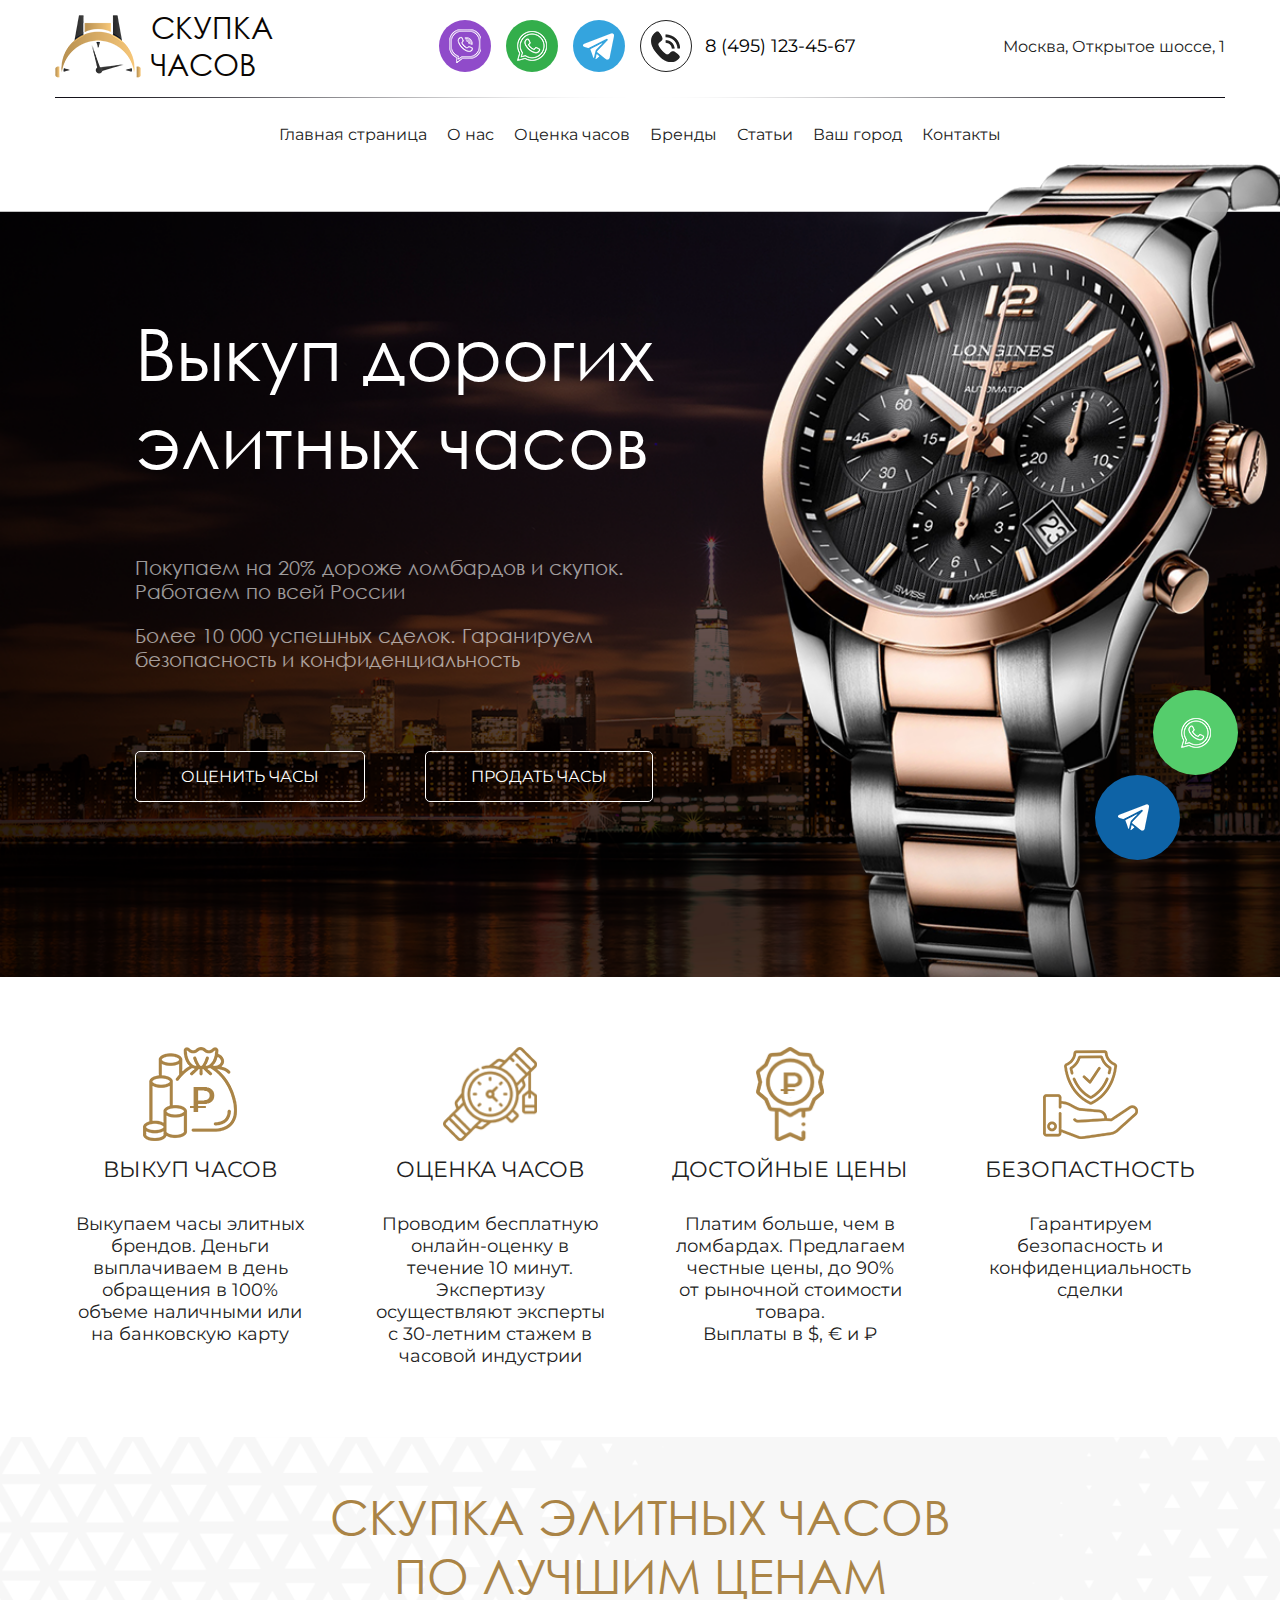
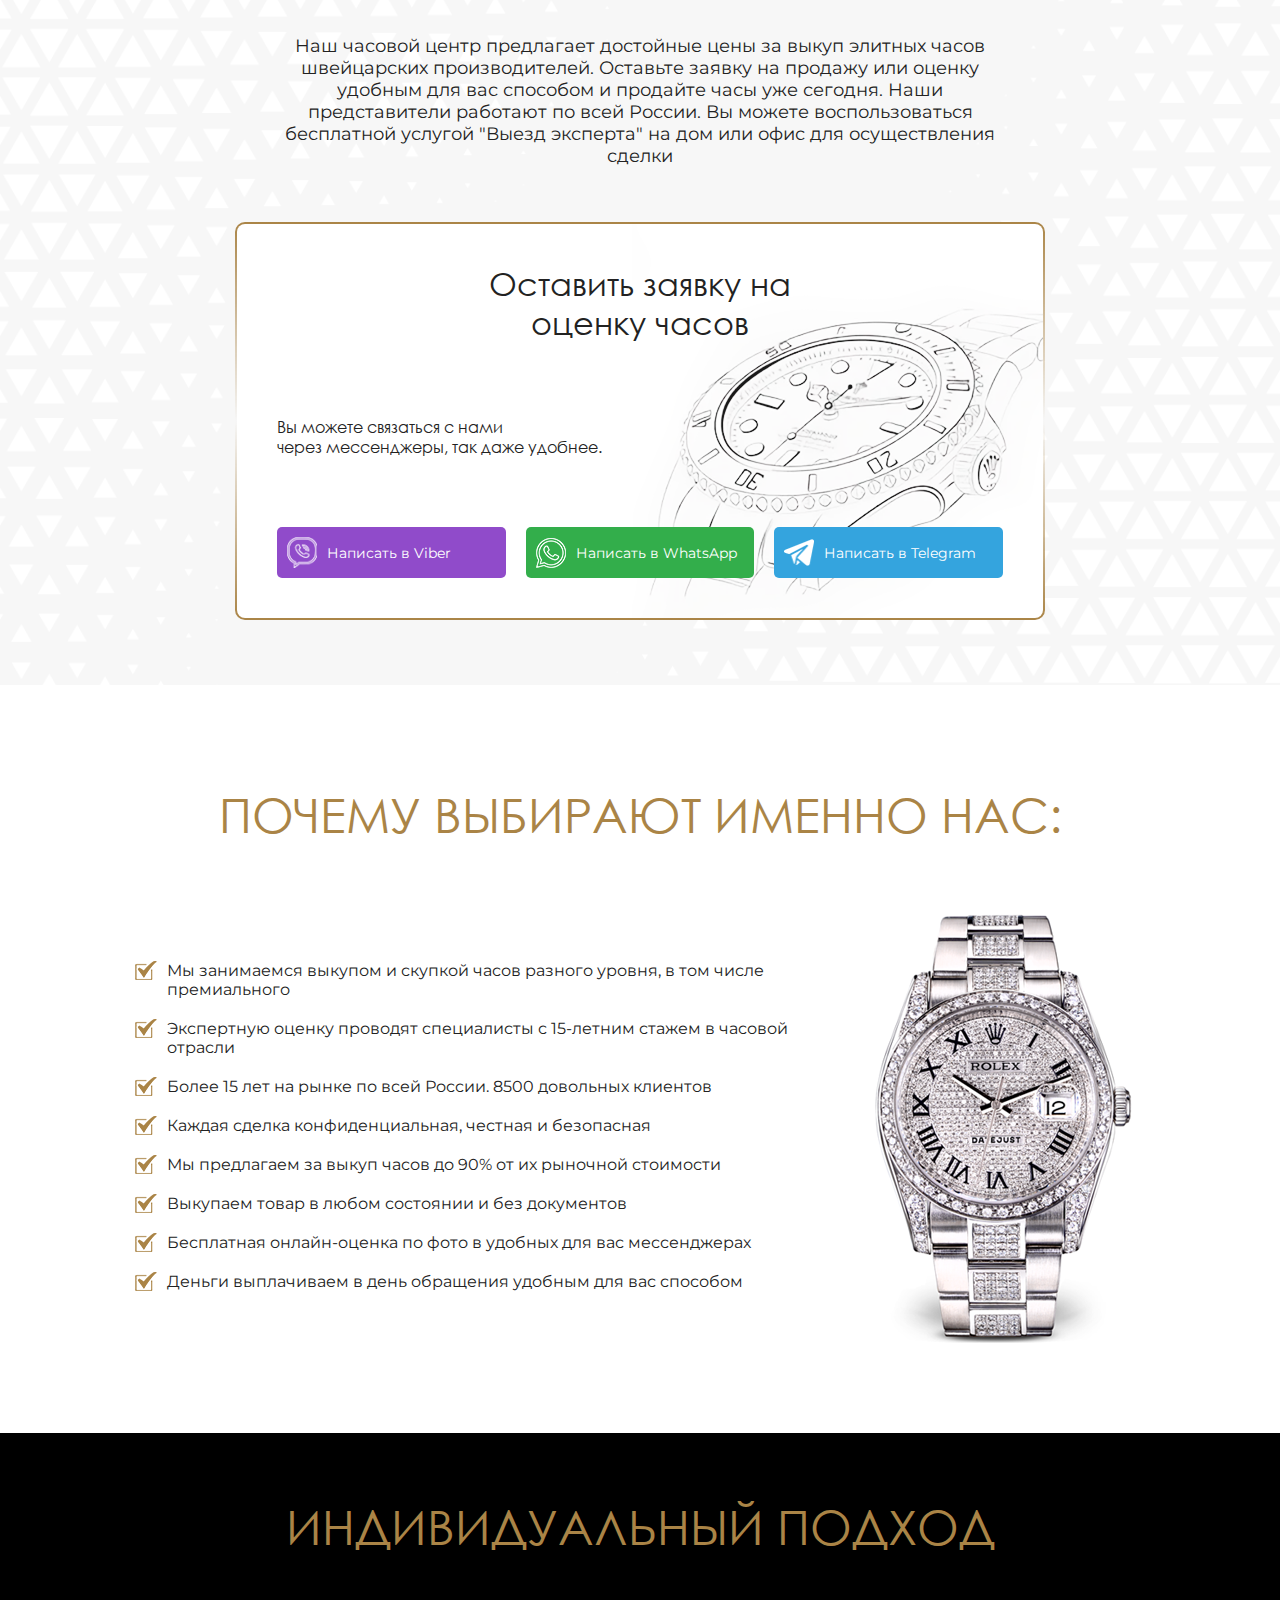
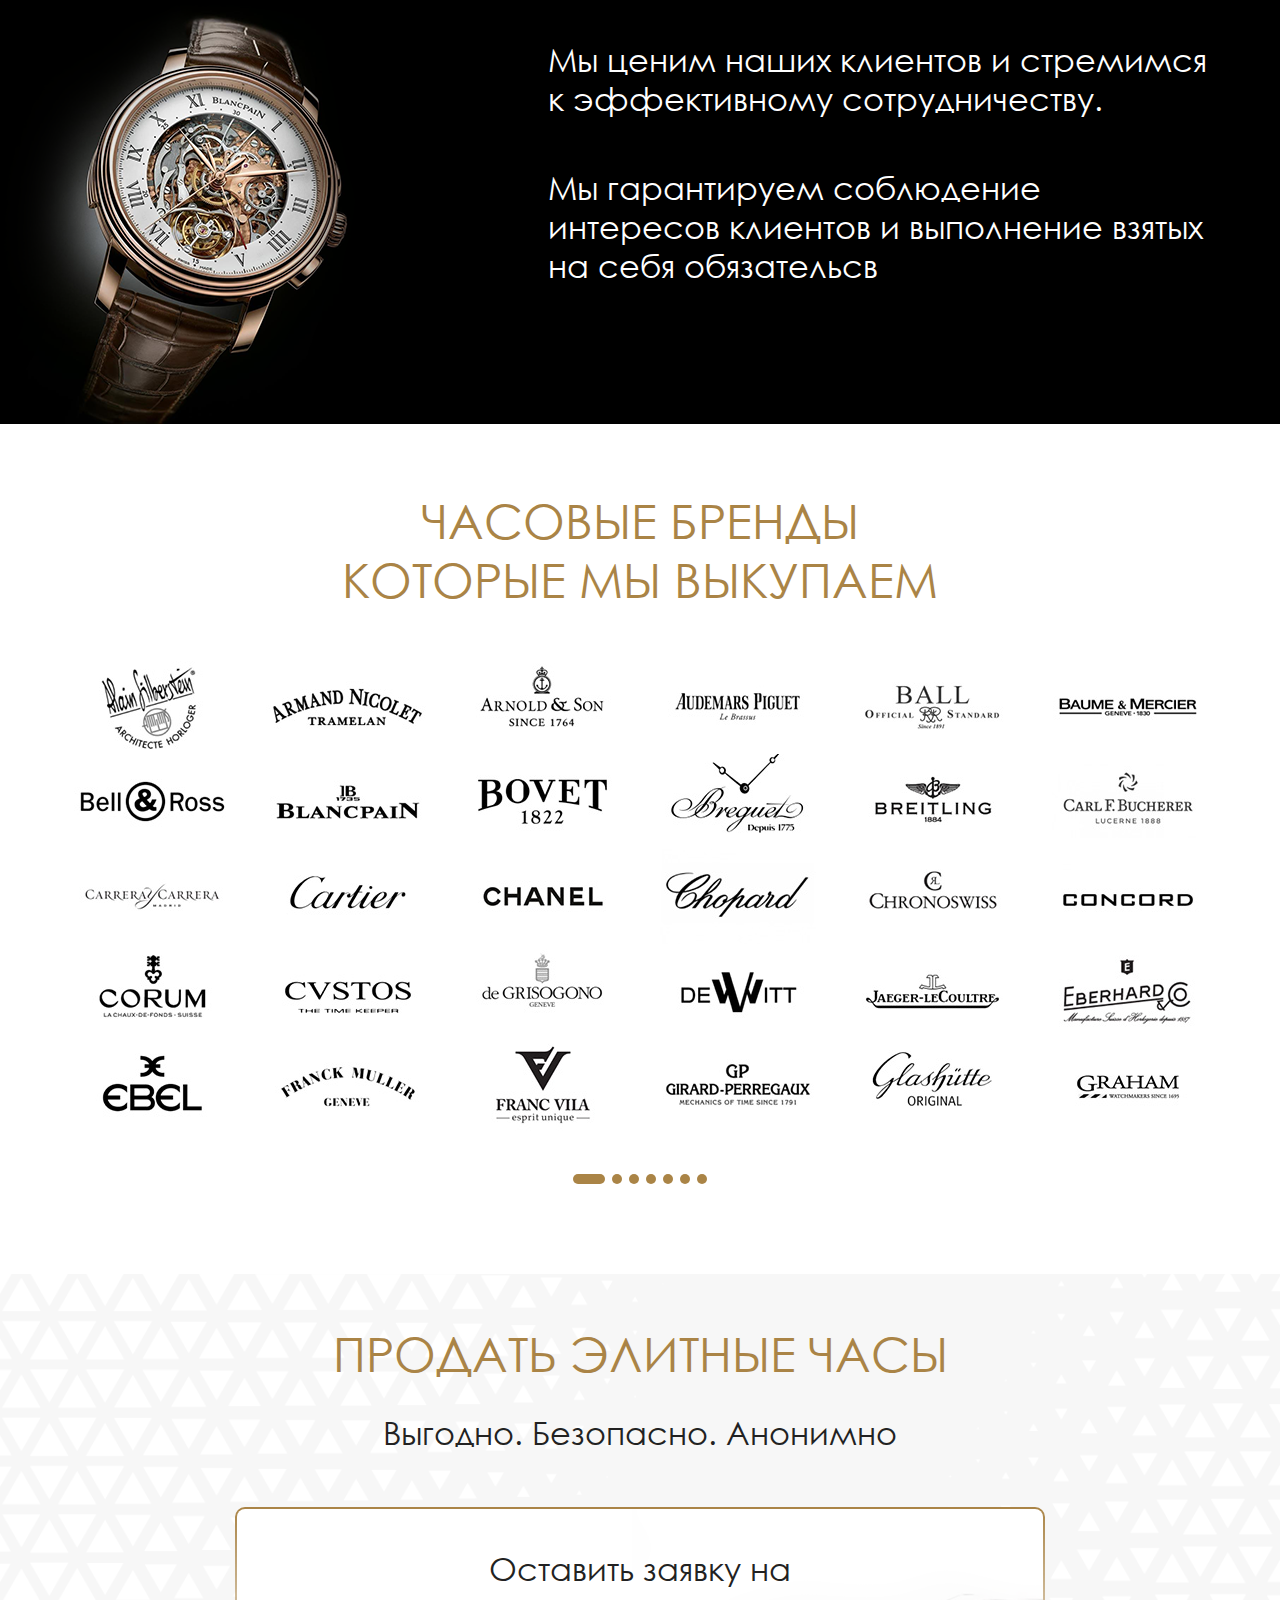
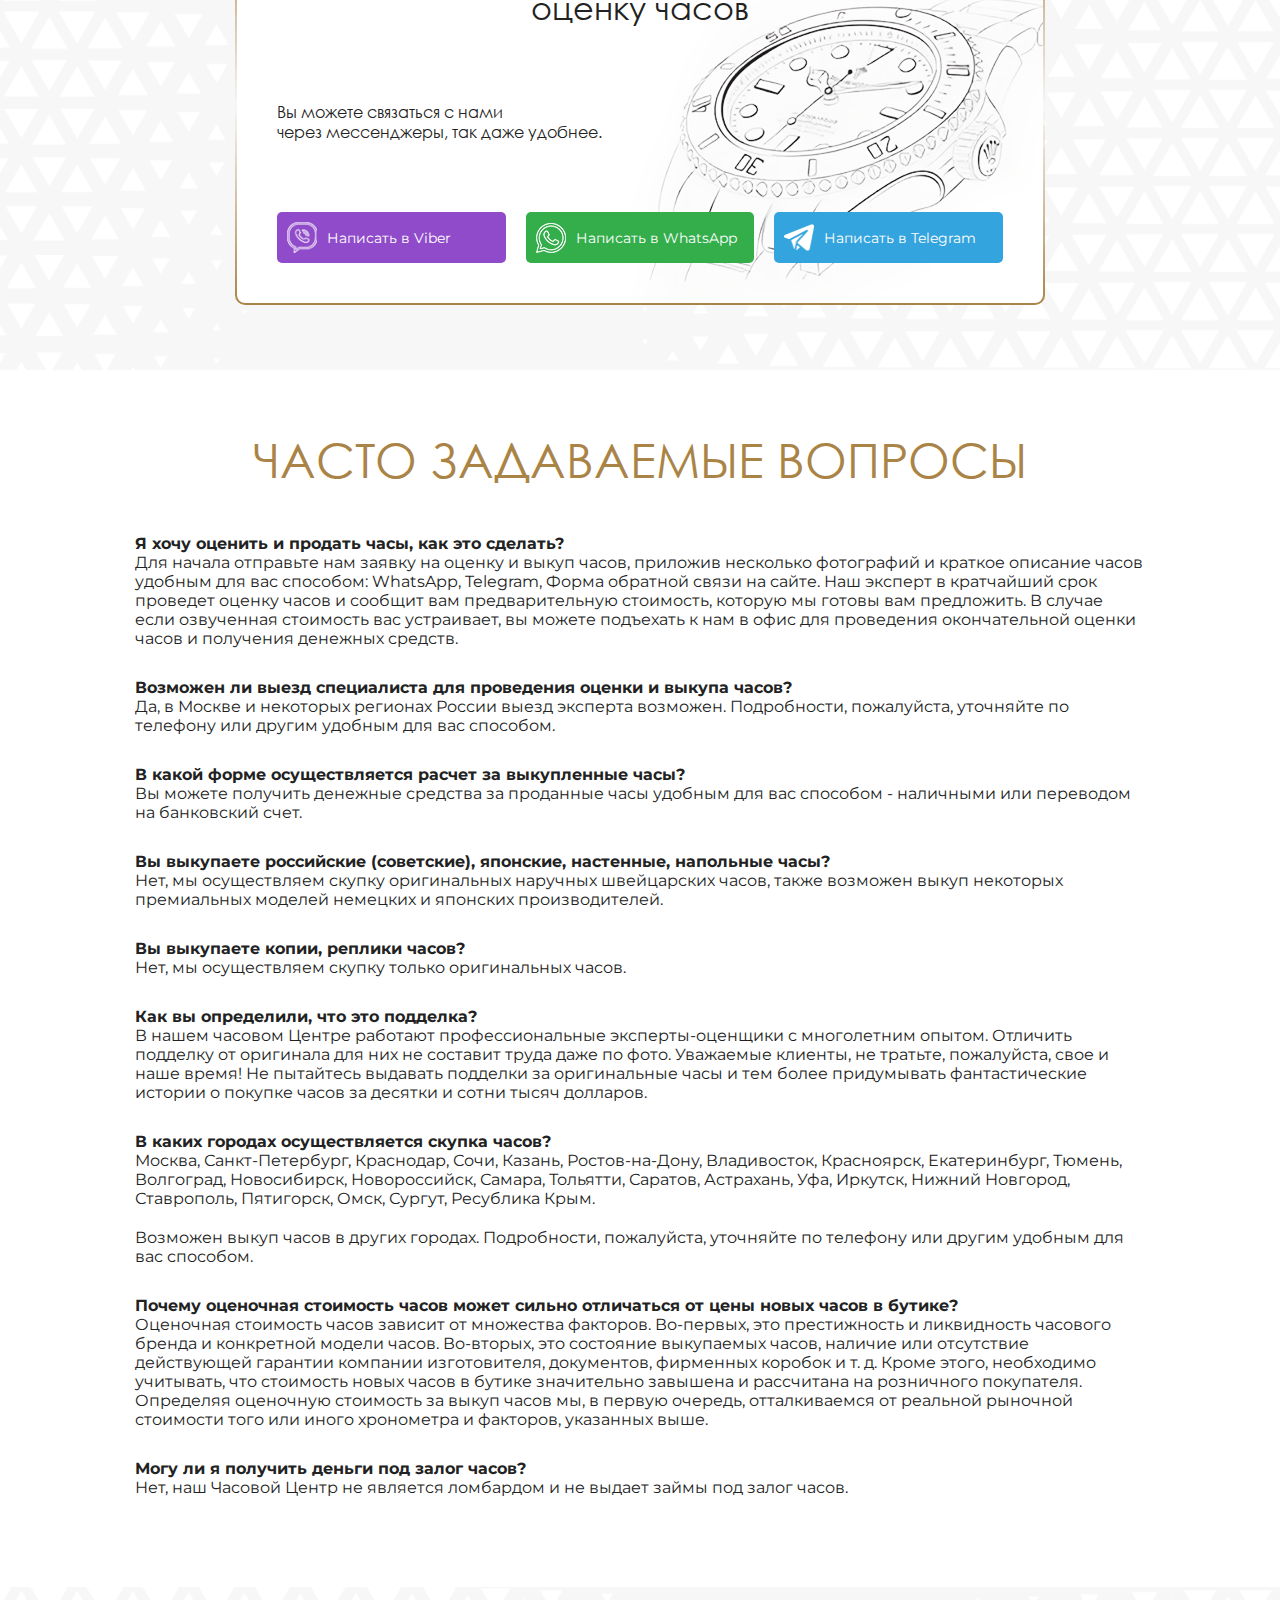
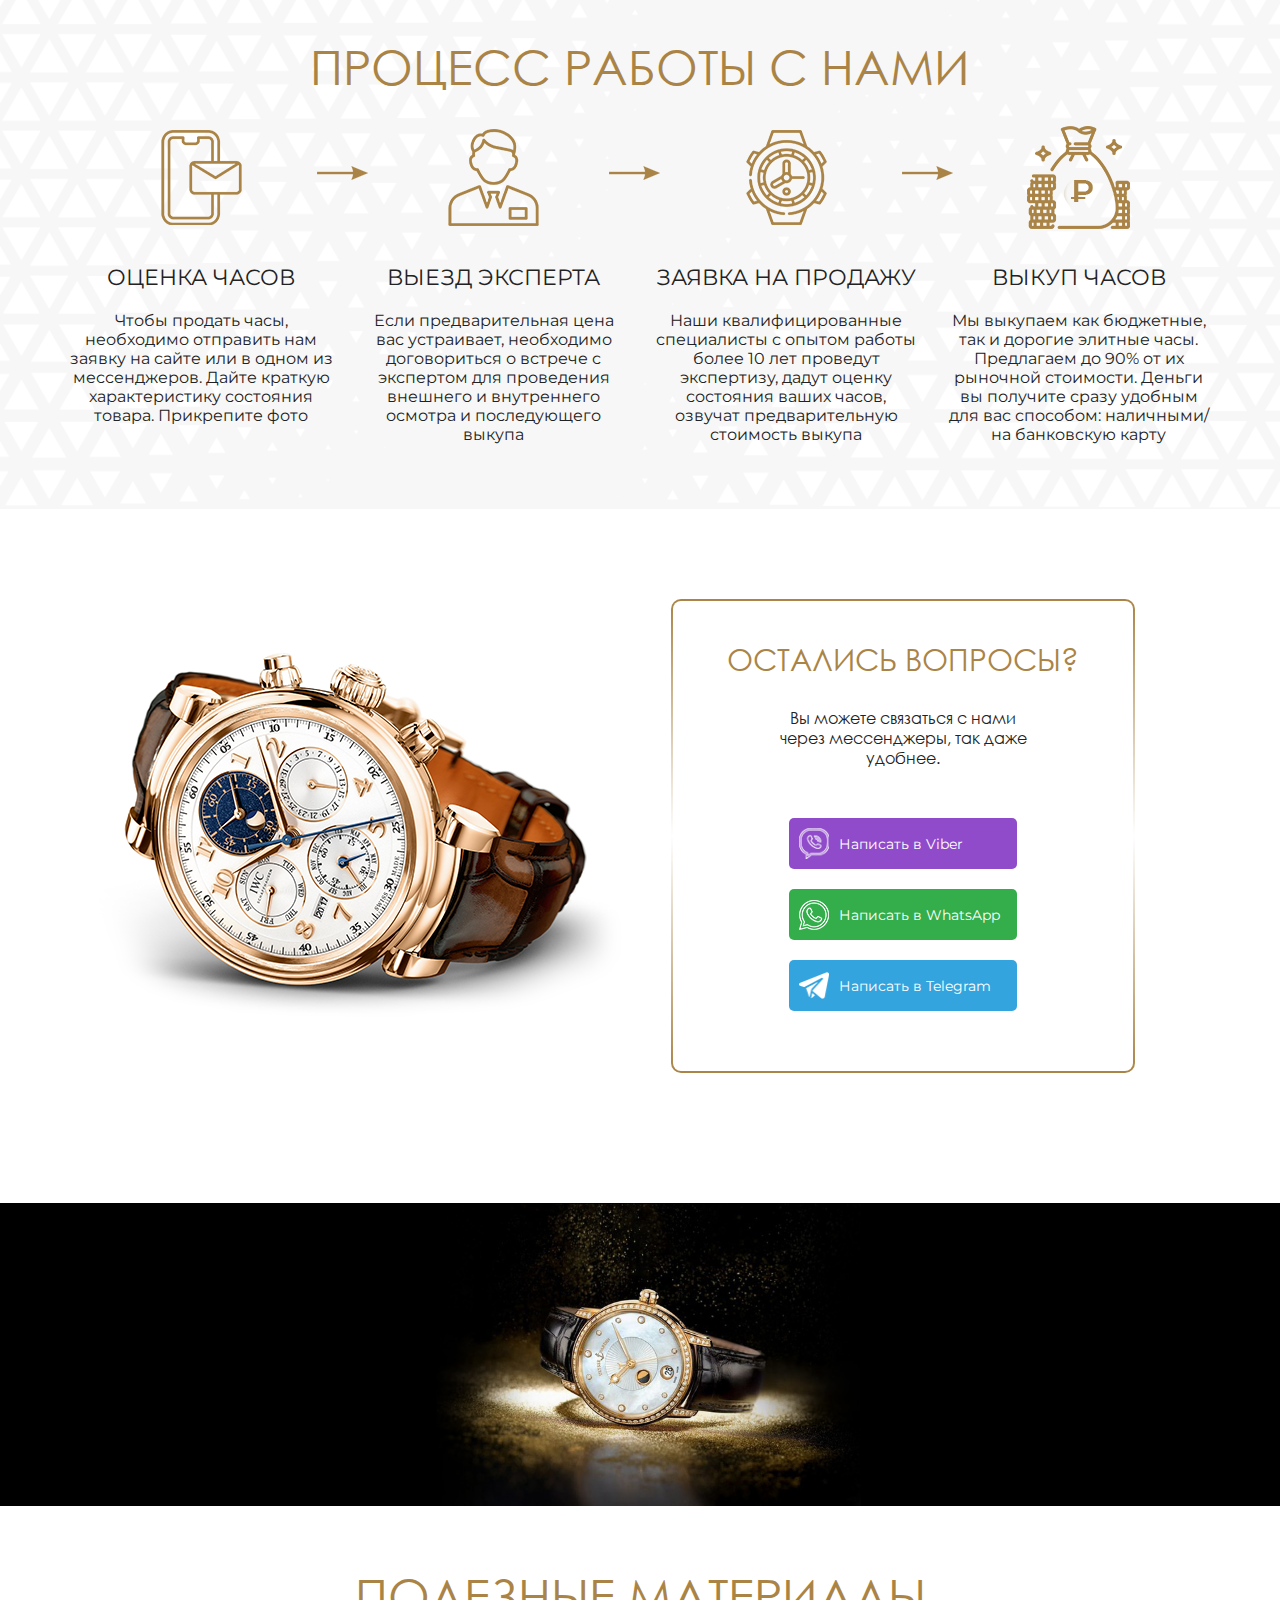
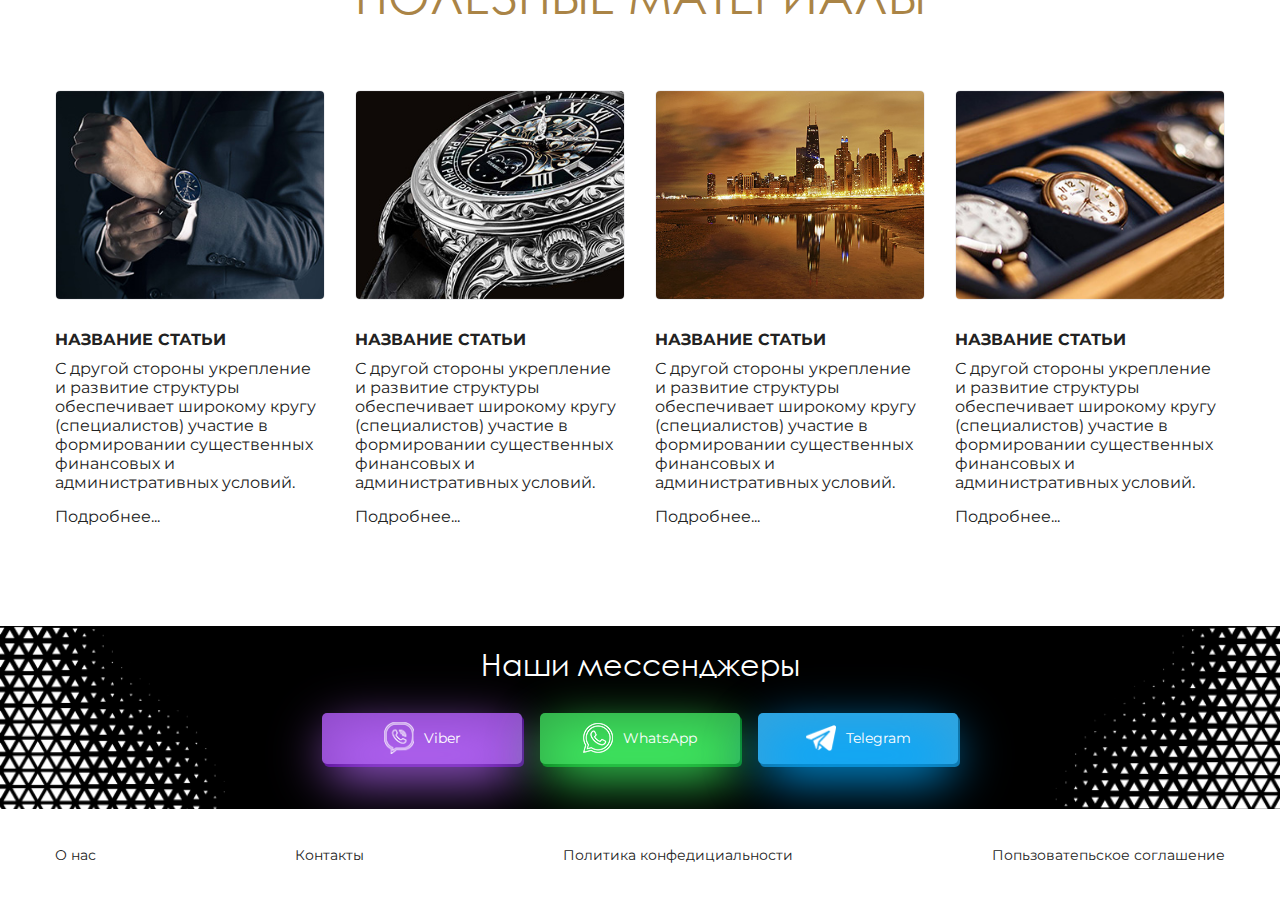
==== commit fe0899a7: "index mobile" ====
--- a/index.html
+++ b/index.html
@@ -243,6 +243,288 @@
     </div>
   </section>
 
+  <section class="brands-watch">
+    <div class="container">
+      <h2 class="h1">Часовые бренды которые мы выкупаем</h2>
+      <div class="brands-slider">
+        <div class="slick-slide">
+          <div class="brands-column">
+            <a href="brand-page.html" class="brands-column__item"><img src="img/alain.jpg" alt=""></a>
+            <a href="brand-page.html" class="brands-column__item"><img src="img/bell-ross.jpg" alt=""></a>
+            <a href="brand-page.html" class="brands-column__item"><img src="img/carrera.jpg" alt=""></a>
+            <a href="brand-page.html" class="brands-column__item"><img src="img/corum.jpg" alt=""></a>
+            <a href="brand-page.html" class="brands-column__item"><img src="img/ebel.jpg" alt=""></a>
+          </div>
+        </div>
+        <div class="slick-slide">
+          <div class="brands-column">
+            <a href="brand-page.html" class="brands-column__item"><img src="img/armant-nicolet.jpg" alt=""></a>
+            <a href="brand-page.html" class="brands-column__item"><img src="img/blancpain.jpg" alt=""></a>
+            <a href="brand-page.html" class="brands-column__item"><img src="img/cartier.jpg" alt=""></a>
+            <a href="brand-page.html" class="brands-column__item"><img src="img/cvstos.jpg" alt=""></a>
+            <a href="brand-page.html" class="brands-column__item"><img src="img/frank-muller.jpg" alt=""></a>
+          </div>
+        </div>
+
+        <div class="slick-slide">
+          <div class="brands-column">
+            <a href="brand-page.html" class="brands-column__item"><img src="img/arnold-son.jpg" alt=""></a>
+            <a href="brand-page.html" class="brands-column__item"><img src="img/bovet.jpg" alt=""></a>
+            <a href="brand-page.html" class="brands-column__item"><img src="img/chanel.jpg" alt=""></a>
+            <a href="brand-page.html" class="brands-column__item"><img src="img/de-grissogono.jpg" alt=""></a>
+            <a href="brand-page.html" class="brands-column__item"><img src="img/frank-vila.jpg" alt=""></a>
+          </div>
+        </div>
+
+        <div class="slick-slide">
+          <div class="brands-column">
+            <a href="brand-page.html" class="brands-column__item"><img src="img/audemar.jpg" alt=""></a>
+            <a href="brand-page.html" class="brands-column__item"><img src="img/breguet.jpg" alt=""></a>
+            <a href="brand-page.html" class="brands-column__item"><img src="img/chopar.jpg" alt=""></a>
+            <a href="brand-page.html" class="brands-column__item"><img src="img/dewitt.jpg" alt=""></a>
+            <a href="brand-page.html" class="brands-column__item"><img src="img/girard.jpg" alt=""></a>
+          </div>
+        </div>
+
+        <div class="slick-slide">
+          <div class="brands-column">
+            <a href="brand-page.html" class="brands-column__item"><img src="img/ball.jpg" alt=""></a>
+            <a href="brand-page.html" class="brands-column__item"><img src="img/breitling.jpg" alt=""></a>
+            <a href="brand-page.html" class="brands-column__item"><img src="img/chronoswiss.jpg" alt=""></a>
+            <a href="brand-page.html" class="brands-column__item"><img src="img/Jaeger-LeCoultre.jpg" alt=""></a>
+            <a href="brand-page.html" class="brands-column__item"><img src="img/glashutte.jpg" alt=""></a>
+          </div>
+        </div>
+
+        <div class="slick-slide">
+          <div class="brands-column">
+            <a href="brand-page.html" class="brands-column__item"><img src="img/baume-mercier.jpg" alt=""></a>
+            <a href="brand-page.html" class="brands-column__item"><img src="img/carl.jpg" alt=""></a>
+            <a href="brand-page.html" class="brands-column__item"><img src="img/concord.jpg" alt=""></a>
+            <a href="brand-page.html" class="brands-column__item"><img src="img/ebarhard.jpg" alt=""></a>
+            <a href="brand-page.html" class="brands-column__item"><img src="img/graham.jpg" alt=""></a>
+          </div>
+        </div>
+
+        <div class="slick-slide">
+          <div class="brands-column">
+            <a href="brand-page.html" class="brands-column__item"><img src="img/alain.jpg" alt=""></a>
+            <a href="brand-page.html" class="brands-column__item"><img src="img/bell-ross.jpg" alt=""></a>
+            <a href="brand-page.html" class="brands-column__item"><img src="img/carrera.jpg" alt=""></a>
+            <a href="brand-page.html" class="brands-column__item"><img src="img/corum.jpg" alt=""></a>
+            <a href="brand-page.html" class="brands-column__item"><img src="img/ebel.jpg" alt=""></a>
+          </div>
+        </div>
+      </div>
+    </div>
+  </section>
+
+
+  <section class="sell-section">
+    <div class="container">
+      <h2 class="h1">ПРОДАТЬ ЭЛИТНЫЕ ЧАСЫ</h2>
+
+      <div class="subtitle">
+        <p>Выгодно. Безопасно. Анонимно</p>
+      </div>
+
+      <div class="callback-box" id="callback">
+        <h3>Оставить заявку на оценку часов</h3>
+        <div class="box-text">
+          <p>Вы можете связаться с нами <br>
+            через мессенджеры, так даже удобнее.</p>
+        </div>
+
+        <ul class="list-messengers list-messengers-v2 my-ul">
+          <li><a href="#" class="list-messengers__link list-messengers__viber">
+              <img src="img/viber.png" alt="">
+              <span>Написать в Viber</span>
+            </a></li>
+          <li><a href="#" class="list-messengers__link list-messengers__whatsapp">
+              <img src="img/whatsapp.png" alt="">
+              <span>Написать в WhatsApp</span>
+            </a></li>
+          <li><a href="#" class="list-messengers__link list-messengers__tg">
+              <img src="img/tg.png" alt="">
+              <span>Написать в Telegram</span>
+            </a></li>
+        </ul>
+      </div>
+    </div>
+  </section>
+
+  <section class="faq">
+    <div class="container">
+      <h2 class="h1">ЧАСТО ЗАДАВАЕМЫЕ ВОПРОСЫ</h2>
+
+      <div class="faq-content">
+        <div class="faq-box">
+          <p><strong>Я хочу оценить и продать часы, как это сделать?</strong></p>
+          <div class="box-text">
+            <p>Для начала отправьте нам заявку на оценку и выкуп часов, приложив несколько фотографий и краткое описание
+              часов удобным для вас способом: WhatsApp, Telegram, Форма обратной связи на сайте. Наш эксперт в
+              кратчайший
+              срок проведет оценку часов и сообщит вам предварительную стоимость, которую мы готовы вам предложить. В
+              случае
+              если озвученная стоимость вас устраивает, вы можете подъехать к нам в офис для проведения окончательной
+              оценки
+              часов и получения денежных средств.</p>
+          </div>
+        </div>
+        <div class="faq-box">
+          <p><strong>Возможен ли выезд специалиста для проведения оценки и выкупа часов?</strong></p>
+          <div class="box-text">
+            <p>Да, в Москве и некоторых регионах России выезд эксперта возможен. Подробности, пожалуйста, уточняйте по
+              телефону или другим удобным для вас способом.</p>
+          </div>
+        </div>
+        <div class="faq-box">
+          <p><strong>В какой форме осуществляется расчет за выкупленные часы?</strong></p>
+          <div class="box-text">
+            <p>Вы можете получить денежные средства за проданные часы удобным для вас способом - наличными или переводом
+              на
+              банковский счет.</p>
+          </div>
+        </div>
+        <div class="faq-box">
+          <p><strong>Вы выкупаете российские (советские), японские, настенные, напольные часы?</strong></p>
+          <div class="box-text">
+            <p>Нет, мы осуществляем скупку оригинальных наручных швейцарских часов, также возможен выкуп некоторых
+              премиальных моделей немецких и японских производителей.</p>
+          </div>
+        </div>
+        <div class="faq-box">
+          <p><strong>Вы выкупаете копии, реплики часов?</strong></p>
+          <div class="box-text">
+            <p>Нет, мы осуществляем скупку только оригинальных часов.</p>
+          </div>
+        </div>
+
+        <div class="faq-box">
+          <p><strong>Как вы определили, что это подделка?</strong></p>
+          <div class="box-text">
+            <p>В нашем часовом Центре работают профессиональные эксперты-оценщики с многолетним опытом. Отличить
+              подделку от
+              оригинала для них не составит труда даже по фото. Уважаемые клиенты, не тратьте, пожалуйста, свое и наше
+              время! Не пытайтесь выдавать подделки за оригинальные часы и тем более придумывать фантастические истории
+              о
+              покупке часов за десятки и сотни тысяч долларов.</p>
+          </div>
+        </div>
+        <div class="faq-box">
+          <p><strong>В каких городах осуществляется скупка часов?</strong></p>
+          <div class="box-text">
+            <p>Москва, Санкт-Петербург, Краснодар, Сочи, Казань, Ростов-на-Дону, Владивосток, Красноярск, Екатеринбург,
+              Тюмень, Волгоград, Новосибирск, Новороссийск, Самара, Тольятти, Саратов, Астрахань, Уфа, Иркутск, Нижний
+              Новгород, Ставрополь, Пятигорск, Омск, Сургут, Ресублика Крым.</p>
+            <p>Возможен выкуп часов в других городах. Подробности, пожалуйста, уточняйте по телефону или другим удобным
+              для
+              вас способом.</p>
+          </div>
+        </div>
+        <div class="faq-box">
+          <p><strong>Почему оценочная стоимость часов может сильно отличаться от цены новых часов в бутике?</strong></p>
+          <div class="box-text">
+            <p>Оценочная стоимость часов зависит от множества факторов. Во-первых, это престижность и ликвидность
+              часового
+              бренда и конкретной модели часов. Во-вторых, это состояние выкупаемых часов, наличие или отсутствие
+              действующей гарантии компании изготовителя, документов, фирменных коробок и т. д.
+              Кроме этого, необходимо учитывать, что стоимость новых часов в бутике значительно завышена и рассчитана на
+              розничного покупателя. Определяя оценочную стоимость за выкуп часов мы, в первую очередь, отталкиваемся от
+              реальной рыночной стоимости того или иного хронометра и факторов, указанных выше.</p>
+          </div>
+        </div>
+        <div class="faq-box">
+          <p><strong>Могу ли я получить деньги под залог часов?</strong></p>
+          <div class="box-text">
+            <p>Нет, наш Часовой Центр не является ломбардом и не выдает займы под залог часов.</p>
+          </div>
+        </div>
+      </div>
+    </div>
+  </section>
+
+  <section class="sell-section steps-work p-50">
+    <div class="container">
+      <h2 class="h1">Процесс работы с нами</h2>
+
+      <div class="wrapper">
+        <div class="step-box">
+          <div class="step-box__icon"><img src="img/step-icon1.png" alt=""></div>
+          <div class="step-box__body">
+            <h4>ОЦЕНКА ЧАСОВ</h4>
+            <div class="box-text">
+              <p> Чтобы продать часы, необходимо отправить нам заявку на сайте или в одном из мессенджеров. Дайте
+                краткую характеристику состояния товара. Прикрепите фото</p>
+            </div>
+          </div>
+        </div>
+        <div class="step-box">
+          <div class="step-box__icon"><img src="img/step-icon2.png" alt=""></div>
+          <div class="step-box__body">
+            <h4>ВЫЕЗД ЭКСПЕРТА</h4>
+            <div class="box-text">
+              <p>Если предварительная цена вас устраивает, необходимо договориться о встрече с экспертом для проведения
+                внешнего и внутреннего осмотра и последующего выкупа</p>
+            </div>
+          </div>
+        </div>
+        <div class="step-box">
+          <div class="step-box__icon"><img src="img/step-icon3.png" alt=""></div>
+          <div class="step-box__body">
+            <h4>ЗАЯВКА НА ПРОДАЖУ</h4>
+            <div class="box-text">
+              <p>Наши квалифицированные специалисты
+                с опытом работы более 10 лет проведут экспертизу, дадут оценку состояния ваших часов, озвучат
+                предварительную стоимость выкупа</p>
+            </div>
+          </div>
+        </div>
+        <div class="step-box">
+          <div class="step-box__icon"><img src="img/step-icon4.png" alt=""></div>
+          <div class="step-box__body">
+            <h4>ВЫКУП ЧАСОВ</h4>
+            <div class="box-text">
+              <p>Мы выкупаем как бюджетные, так и дорогие элитные часы. Предлагаем до 90% от их рыночной стоимости.
+                Деньги вы получите сразу удобным для вас способом: наличными/на банковскую карту</p>
+            </div>
+          </div>
+        </div>
+      </div>
+    </div>
+  </section>
+
+  <div class="callback-section">
+    <div class="container">
+      <div class="callback-section__img"><img src="img/callback-watch.png" alt=""></div>
+      <div class="callback-section__content">
+        <div class="callback-section__box">
+          <h3>Остались вопросы?</h3>
+          <div class="box-text">
+            <p>Вы можете связаться с нами
+              через мессенджеры,
+              так даже удобнее.</p>
+          </div>
+
+          <ul class="list-messengers list-messengers-v2 list-messengers-column my-ul">
+            <li><a href="#" class="list-messengers__link list-messengers__viber">
+                <img src="img/viber.png" alt="">
+                <span>Написать в Viber</span>
+              </a></li>
+            <li><a href="#" class="list-messengers__link list-messengers__whatsapp">
+                <img src="img/whatsapp.png" alt="">
+                <span>Написать в WhatsApp</span>
+              </a></li>
+            <li><a href="#" class="list-messengers__link list-messengers__tg">
+                <img src="img/tg.png" alt="">
+                <span>Написать в Telegram</span>
+              </a></li>
+          </ul>
+        </div>
+      </div>
+    </div>
+  </div>
+
   <div class="section-image"><img src="img/image-section.jpg" alt=""></div>
 
   <section class="news-section">
@@ -257,7 +539,8 @@
               <div class="news-card__body">
                 <a href="article.html" class="news-card__title">Название статьи</a>
                 <div class="box-text">
-                  <p>С другой стороны укрепление и развитие структуры обеспечивает широкому кругу (специалистов) участие
+                  <p>С другой стороны укрепление и развитие структуры обеспечивает широкому кругу (специалистов)
+                    участие
                     в формировании существенных финансовых и административных условий. </p>
                 </div>
                 <a href="article.html" class="link">Подробнее...</a>
@@ -270,7 +553,8 @@
               <div class="news-card__body">
                 <a href="article.html" class="news-card__title">Название статьи</a>
                 <div class="box-text">
-                  <p>С другой стороны укрепление и развитие структуры обеспечивает широкому кругу (специалистов) участие
+                  <p>С другой стороны укрепление и развитие структуры обеспечивает широкому кругу (специалистов)
+                    участие
                     в формировании существенных финансовых и административных условий. </p>
                 </div>
                 <a href="article.html" class="link">Подробнее...</a>
@@ -283,7 +567,8 @@
               <div class="news-card__body">
                 <a href="article.html" class="news-card__title">Название статьи</a>
                 <div class="box-text">
-                  <p>С другой стороны укрепление и развитие структуры обеспечивает широкому кругу (специалистов) участие
+                  <p>С другой стороны укрепление и развитие структуры обеспечивает широкому кругу (специалистов)
+                    участие
                     в формировании существенных финансовых и административных условий. </p>
                 </div>
                 <a href="article.html" class="link">Подробнее...</a>
@@ -296,7 +581,8 @@
               <div class="news-card__body">
                 <a href="article.html" class="news-card__title">Название статьи</a>
                 <div class="box-text">
-                  <p>С другой стороны укрепление и развитие структуры обеспечивает широкому кругу (специалистов) участие
+                  <p>С другой стороны укрепление и развитие структуры обеспечивает широкому кругу (специалистов)
+                    участие
                     в формировании существенных финансовых и административных условий. </p>
                 </div>
                 <a href="article.html" class="link">Подробнее...</a>
--- a/css/style.css
+++ b/css/style.css
@@ -255,6 +255,13 @@
   margin: 0 auto 30px;
 }
 
+.subtitle p {
+  margin: 0 0 50px;
+}
+.subtitle p:last-child {
+  margin: 0;
+}
+
 h4, .h4 {
   width: 100%;
   font-size: 22px;
@@ -308,6 +315,10 @@
 
 .mb-30 {
   margin-bottom: 30px;
+}
+
+.p-50 {
+  padding: 50px 0;
 }
 
 .d-inline {
@@ -442,4 +453,34 @@
 
 .slick-slide {
   outline: none;
+}
+
+.slick-dots {
+  margin: 40px auto 0;
+  list-style: none;
+  padding: 0;
+  width: 100%;
+  display: flex;
+  align-items: center;
+  justify-content: center;
+}
+.slick-dots li {
+  cursor: pointer;
+  transition: 0.3s ease;
+  width: 10px;
+  height: 10px;
+  min-width: 10px;
+  border-radius: 5px;
+  background: #aa8446;
+  margin: 0 7px 0 0;
+}
+.slick-dots li:last-child {
+  margin: 0;
+}
+.slick-dots li.slick-active {
+  width: 32px;
+  min-width: 32px;
+}
+.slick-dots li button {
+  display: none;
 }--- a/css/main.css
+++ b/css/main.css
@@ -38,6 +38,9 @@
   justify-content: center;
   margin: 0 auto 15px;
 }
+.advantages-box__icon img {
+  max-height: 100%;
+}
 .advantages-box h4 {
   text-transform: uppercase;
   margin: 0 auto 30px;
@@ -74,6 +77,149 @@
   display: flex;
   align-items: center;
   justify-content: center;
+}
+
+.individual-approach {
+  position: relative;
+  background: #000;
+  color: #fff;
+  padding: 64px 0 100px;
+  overflow: hidden;
+}
+.individual-approach .wrapper {
+  align-items: center;
+}
+.individual-approach__img {
+  margin: 0 0 -100px -185px;
+  width: 678px;
+}
+.individual-approach__content {
+  width: calc(100% - 508px);
+  text-align: left;
+}
+.individual-approach .subtitle {
+  margin: 0;
+  text-align: left;
+}
+
+.brands-watch {
+  padding: 67px 0 90px;
+}
+.brands-watch h2 {
+  margin: 0 auto 50px;
+  max-width: 650px;
+}
+
+.brands-column {
+  width: 100%;
+  display: flex;
+  flex-direction: column;
+  align-items: center;
+  justify-content: center;
+}
+.brands-column__item {
+  padding: 5px;
+  display: flex;
+  align-items: center;
+  justify-content: center;
+  width: 100%;
+  height: 95px;
+  overflow: hidden;
+}
+
+.faq {
+  padding: 60px 0 90px;
+}
+
+.faq-content {
+  padding: 0 80px;
+}
+
+.faq-box {
+  margin: 0 0 30px;
+}
+.faq-box:last-child {
+  margin: 0;
+}
+
+.steps-work h2 {
+  margin: 0 auto 85px;
+}
+.steps-work .wrapper {
+  align-items: flex-start;
+}
+
+.step-box {
+  width: 25%;
+  text-align: center;
+  position: relative;
+  z-index: 1;
+}
+.step-box::before {
+  content: "";
+  position: absolute;
+  width: 51px;
+  height: 14px;
+  top: 40px;
+  z-index: -1;
+  right: -20px;
+  background: url("../img/arrow-step.png") no-repeat center;
+  background-size: 100%;
+}
+.step-box:last-child::before {
+  display: none;
+}
+.step-box__icon {
+  margin: 0 auto 35px;
+  display: flex;
+  align-items: center;
+  justify-content: center;
+  height: 103px;
+}
+.step-box__icon img {
+  max-height: 100%;
+}
+.step-box__body {
+  max-width: 265px;
+  margin: 0 auto;
+}
+.step-box h4 {
+  font-size: 22px;
+  text-transform: uppercase;
+}
+
+.callback-section {
+  margin: 90px 0 130px;
+}
+.callback-section__img {
+  max-width: 588px;
+}
+.callback-section__content {
+  width: calc(100% - 588px);
+  padding: 0 0 0 28px;
+}
+.callback-section__box {
+  max-width: 464px;
+  width: 100%;
+  text-align: center;
+  padding: 40px 40px 60px;
+  position: relative;
+  z-index: 1;
+  border-radius: 10px;
+  overflow: hidden;
+  background: linear-gradient(white, white) padding-box, linear-gradient(to bottom, rgb(170, 132, 70) 0%, rgba(170, 132, 70, 0) 50%, rgb(170, 132, 70) 100%) border-box;
+  border: 2px solid transparent;
+}
+.callback-section__box h3 {
+  color: #aa8446;
+  text-transform: uppercase;
+  font-size: 30px;
+  margin: 0 auto 30px;
+}
+.callback-section__box .box-text {
+  font-family: "CenturyGothic", sans-serif;
+  max-width: 250px;
+  margin: 0 auto 50px;
 }
 
 .brands-page h1 {
@@ -214,6 +360,21 @@
   box-shadow: 0 0 10px rgba(170, 132, 70, 0.8);
 }
 
+.list-messengers-column {
+  width: 100%;
+  max-width: 228px;
+  margin: 0 auto;
+  flex-direction: column;
+  align-items: center;
+}
+.list-messengers-column li {
+  margin: 0 auto 20px;
+  width: 100%;
+}
+.list-messengers-column li:last-child {
+  margin: 0;
+}
+
 .news-section {
   padding: 60px 0 80px;
 }
--- a/css/media.css
+++ b/css/media.css
@@ -21,6 +21,9 @@
   h3, .h3, .subtitle {
     font-size: 24px;
   }
+  h4, .h4 {
+    font-size: 18px;
+  }
   .logo {
     font-size: 20px;
   }
@@ -48,6 +51,75 @@
   }
   .cities-page .subtitle {
     margin: 0 auto 30px;
+  }
+  .advantages-section {
+    margin: 50px 0;
+  }
+  .advantages-box .box-text {
+    font-size: 14px;
+  }
+  .advantages-box h4 {
+    margin: 0 auto 20px;
+  }
+  .why-choose {
+    margin: 60px 0;
+  }
+  .why-choose h2 {
+    margin: 0 auto 40px;
+  }
+  .why-choose .wrapper {
+    padding: 0;
+  }
+  .individual-approach {
+    padding: 60px 0;
+  }
+  .individual-approach__img {
+    width: 400px;
+    margin: 0;
+  }
+  .individual-approach__content {
+    width: calc(100% - 400px);
+  }
+  .subtitle p {
+    margin: 0 0 20px;
+  }
+  .subtitle p:last-child {
+    margin: 0;
+  }
+  .callback-section {
+    margin: 60px 0;
+  }
+  .callback-section .container {
+    align-items: center;
+  }
+  .callback-section__img {
+    max-width: 400px;
+  }
+  .callback-section__content {
+    width: calc(100% - 400px);
+  }
+  .callback-section__box {
+    max-width: 400px;
+    padding: 30px;
+  }
+  .callback-section__box h3 {
+    font-size: 24px;
+    margin: 0 auto 20px;
+  }
+  .callback-section__box .box-text {
+    margin: 0 auto 20px;
+  }
+  .list-messengers-column li {
+    margin: 0 auto 10px;
+  }
+  .list-messengers-column li:last-child {
+    margin: 0 auto;
+  }
+  .step-box {
+    padding: 0 10px;
+  }
+  .step-box__icon {
+    margin: 0 auto 20px;
   }
 }
 @media only screen and (max-width: 768px) {
@@ -172,6 +244,68 @@
   .news-section h2 {
     margin: 0 auto 30px;
   }
+  .home {
+    margin: 0;
+  }
+  .home h1 {
+    font-size: 60px;
+  }
+  .home-content {
+    padding: 0;
+    max-width: 450px;
+  }
+  .home .box-text {
+    margin: 30px 0;
+    font-size: 16px;
+  }
+  .btn-group .btn {
+    margin: 0 30px 0 0;
+  }
+  .btn-group .btn:last-child {
+    margin: 0;
+  }
+  .btn {
+    padding: 10px 25px;
+  }
+  .brands-watch {
+    padding: 50px 0;
+  }
+  .faq {
+    padding: 60px 0;
+  }
+  .faq-content {
+    padding: 0;
+  }
+  .callback-section {
+    margin: 50px 0;
+  }
+  .callback-section__img {
+    max-width: 250px;
+  }
+  .callback-section__content {
+    width: calc(100% - 250px);
+  }
+  .step-box {
+    width: 50%;
+    margin: 0 auto 20px;
+  }
+  .step-box:nth-child(2)::before {
+    display: none;
+  }
+  .why-choose__img {
+    max-width: 200px;
+  }
+  .why-choose__content {
+    width: calc(100% - 200px);
+  }
+  .individual-approach__img {
+    width: 100%;
+    order: 1;
+    margin: 20px 0 0;
+  }
+  .individual-approach__content {
+    width: 100%;
+  }
 }
 @media only screen and (max-width: 576px) {
   .nav-breadcrumb {
@@ -251,6 +385,57 @@
   .sell-section .subtitle {
     margin: 0 auto 30px;
   }
+  .sell-section .subtext {
+    margin: 0 auto 20px;
+  }
+  .callback-section__img {
+    max-width: none;
+    margin: 20px auto 0;
+    order: 1;
+  }
+  .callback-section__content {
+    width: 100%;
+    padding: 0;
+  }
+  .callback-section__box {
+    max-width: none;
+  }
+  .faq-box {
+    margin: 0 0 20px;
+  }
+  .brands-watch h2 {
+    margin: 0 auto 30px;
+  }
+  .home {
+    background: url("../img/home-bg-mobile.jpg") no-repeat center;
+    background-size: cover;
+    padding: 60px 0;
+  }
+  .home h1 {
+    font-size: 40px;
+  }
+  .home .box-text {
+    margin: 20px 0;
+  }
+  .home-content {
+    max-width: none;
+  }
+  .subtext {
+    font-size: 16px;
+  }
+  .why-choose h2 {
+    margin: 0 auto 30px;
+  }
+  .why-choose__img {
+    max-width: none;
+    margin: 20px 0 0;
+  }
+  .why-choose__content {
+    width: 100%;
+  }
+  .advantages-box__icon {
+    height: 70px;
+  }
 }
 @media only screen and (max-width: 480px) {
   .page {
@@ -265,9 +450,30 @@
   .callback-box:after {
     display: none;
   }
+  .advantages-box .box-text {
+    max-width: none;
+  }
+  .home .btn-group {
+    flex-direction: column;
+  }
+  .home .btn-group .btn {
+    margin: 0 auto 20px;
+  }
+  .home .btn-group .btn:last-child {
+    margin: 0 auto;
+  }
 }
 @media only screen and (max-width: 420px) {
   .brand-card {
     height: 70px;
   }
+  .step-box {
+    width: 100%;
+  }
+  .step-box::before {
+    display: none;
+  }
+  .step-box__icon {
+    height: 80px;
+  }
 }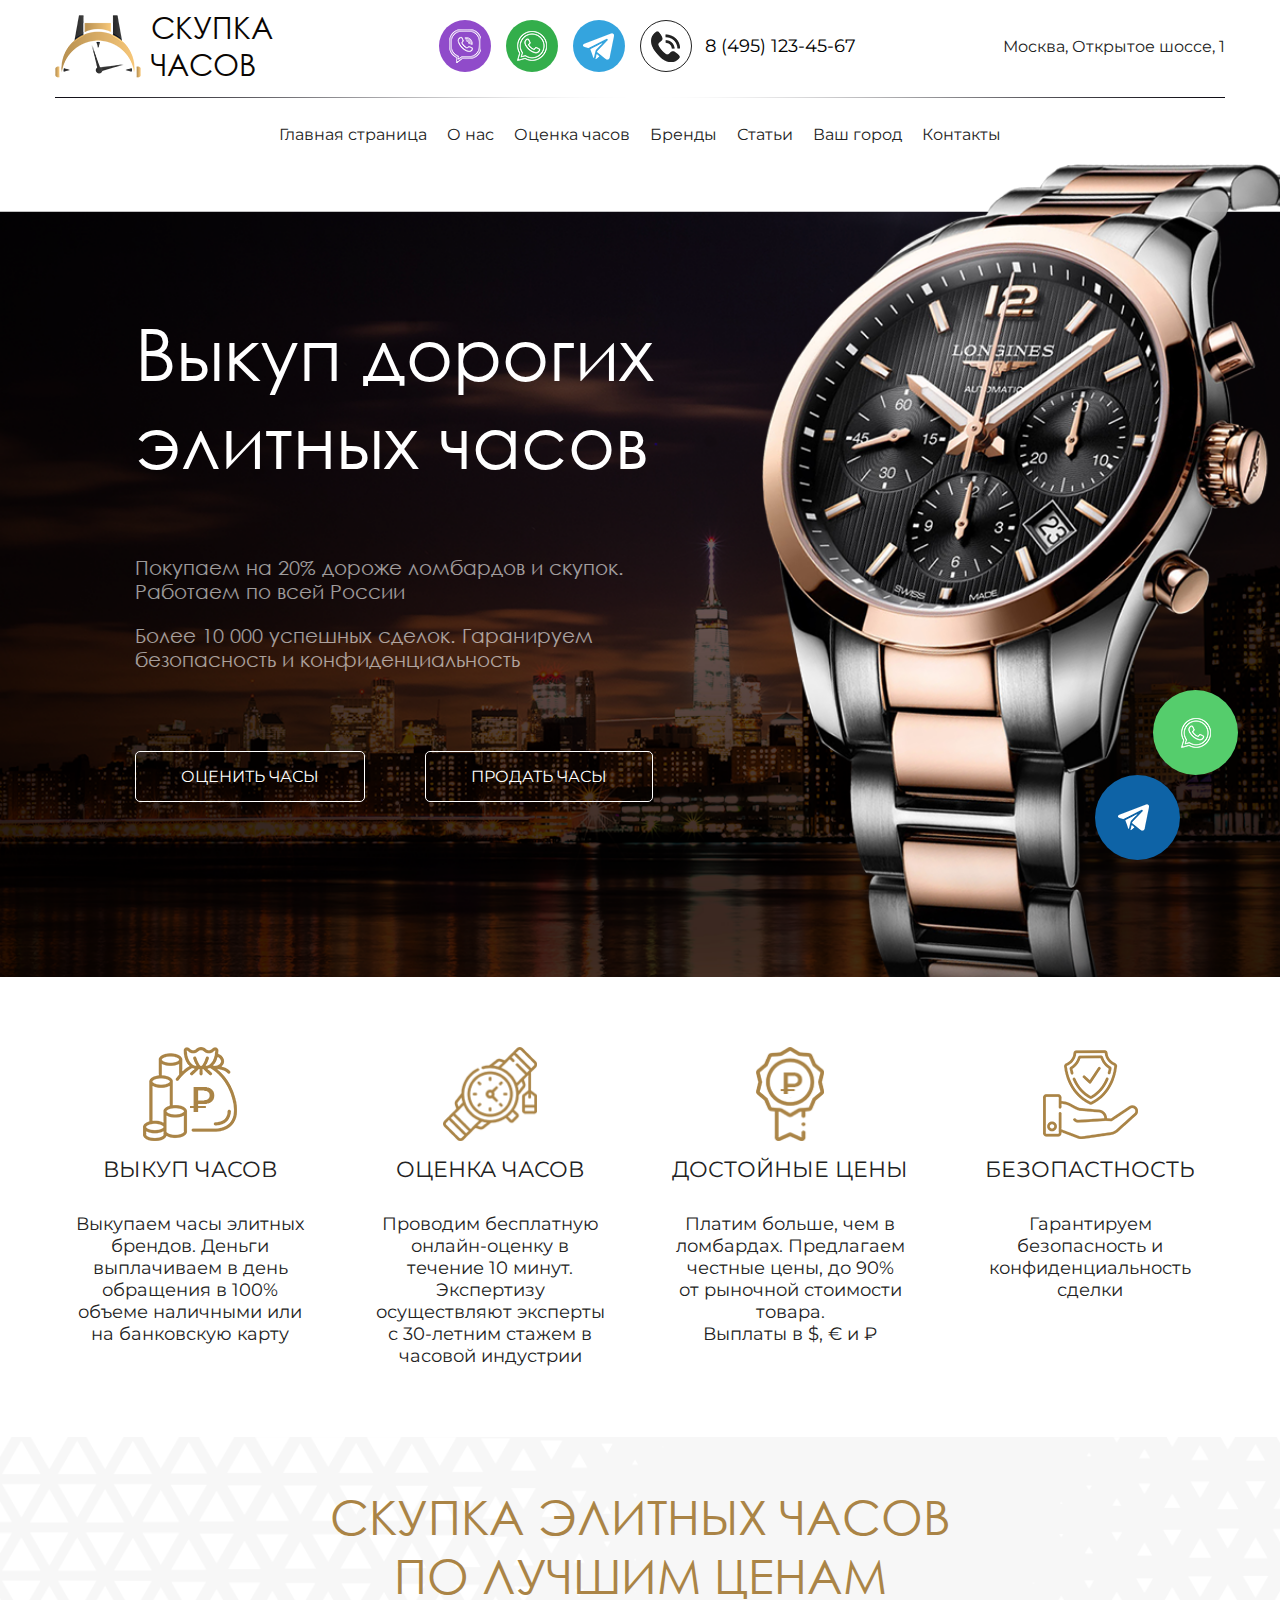
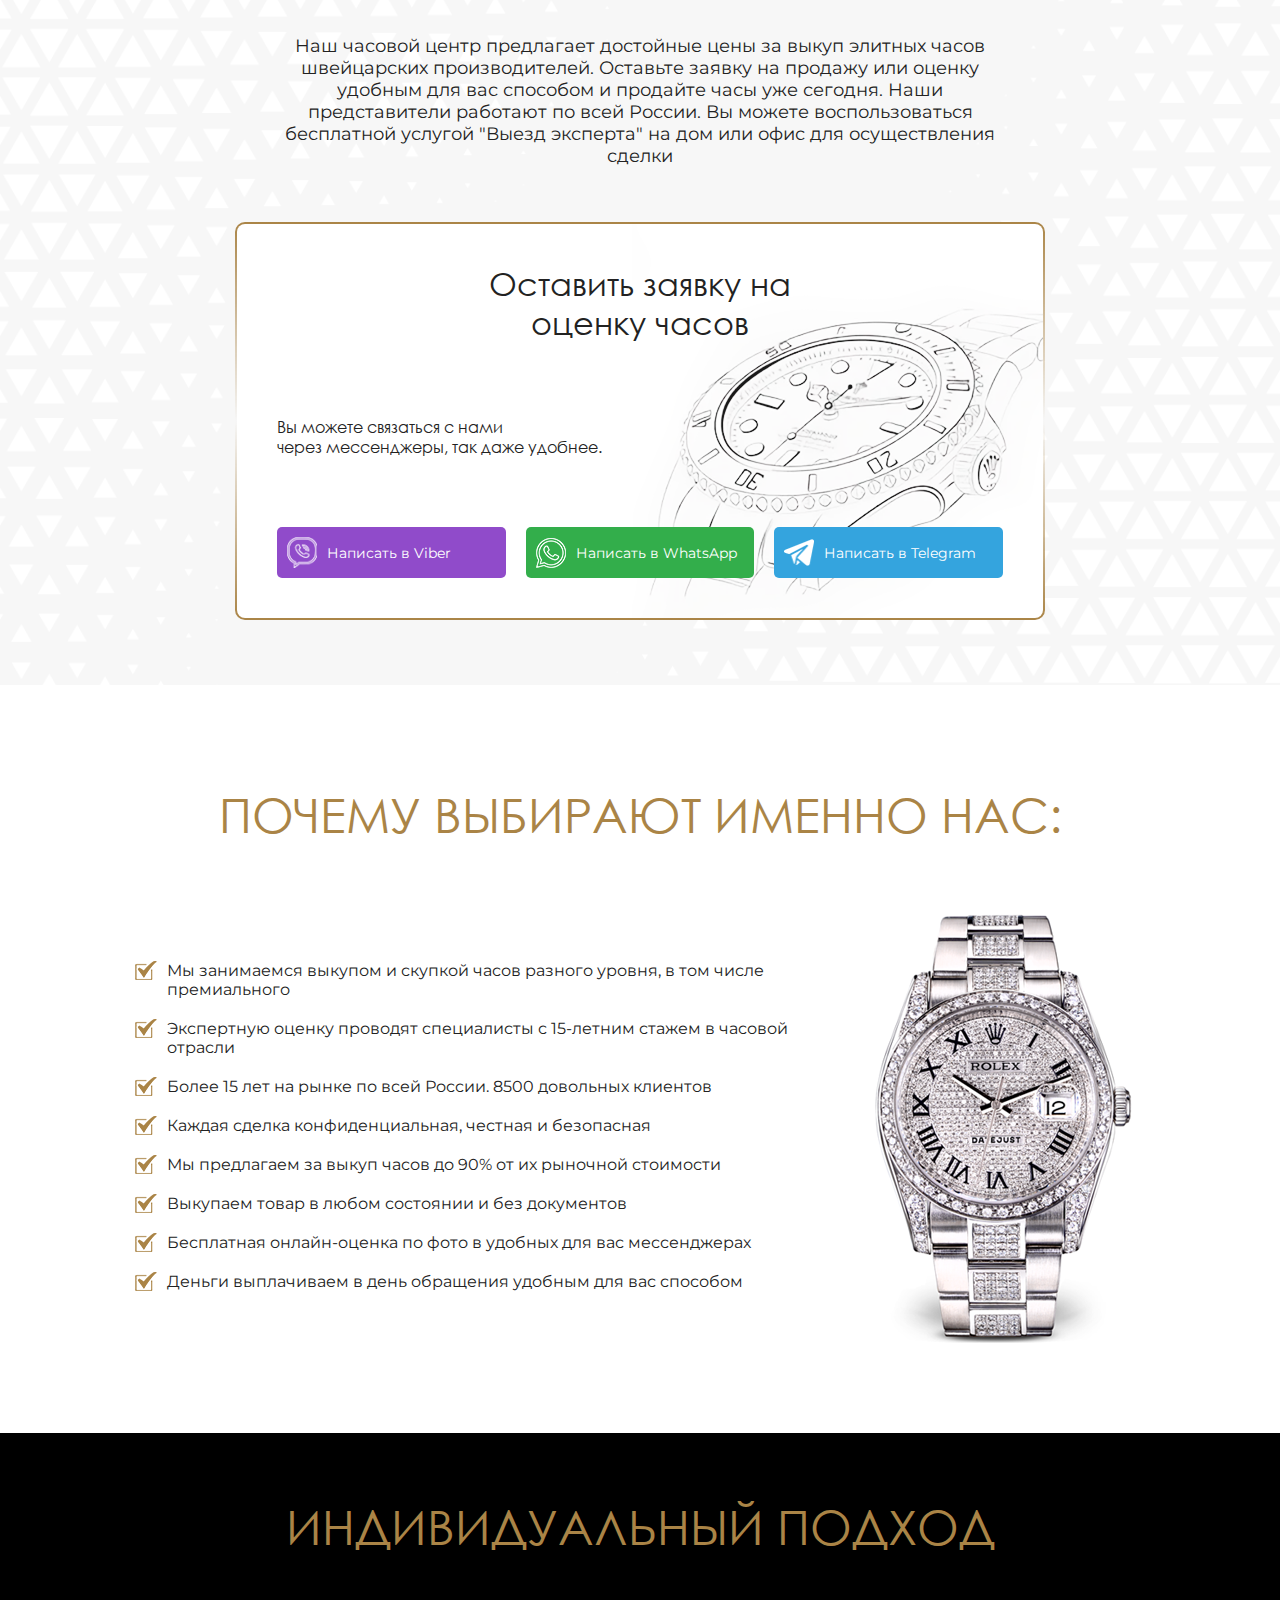
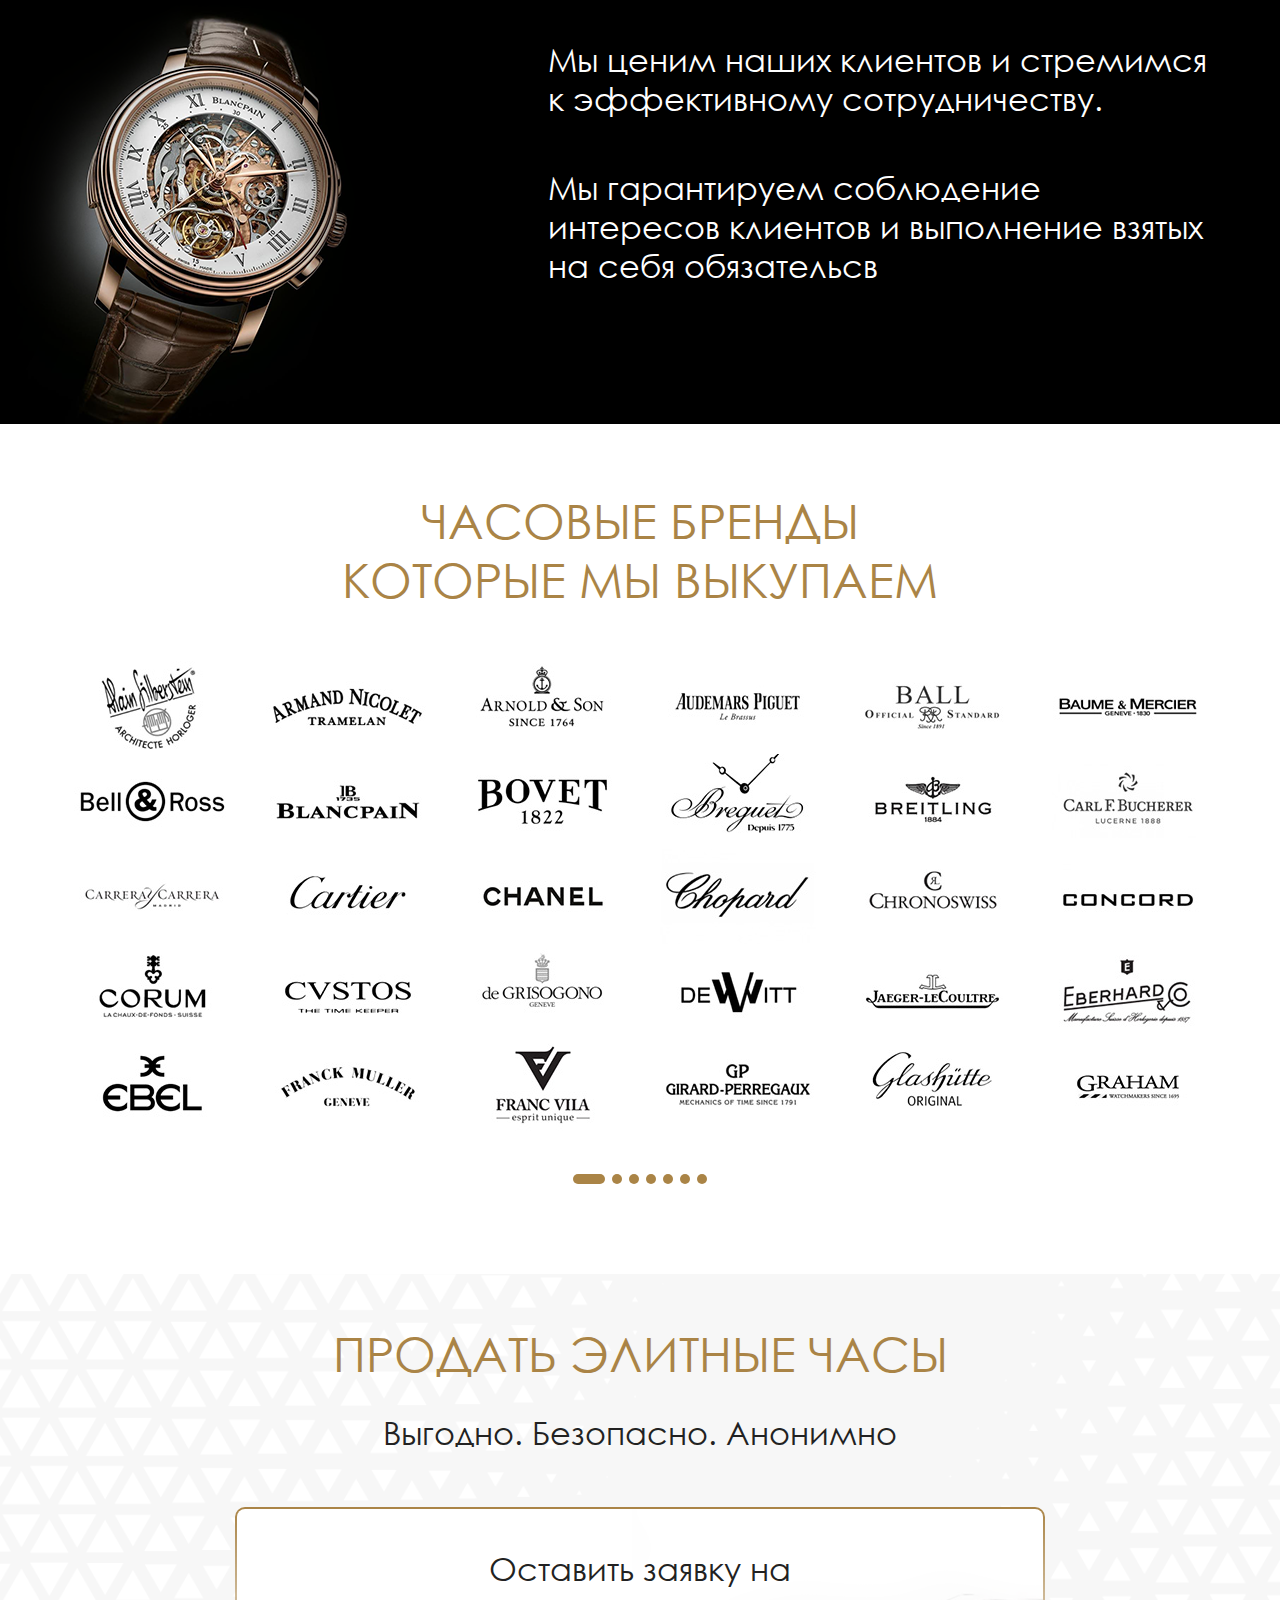
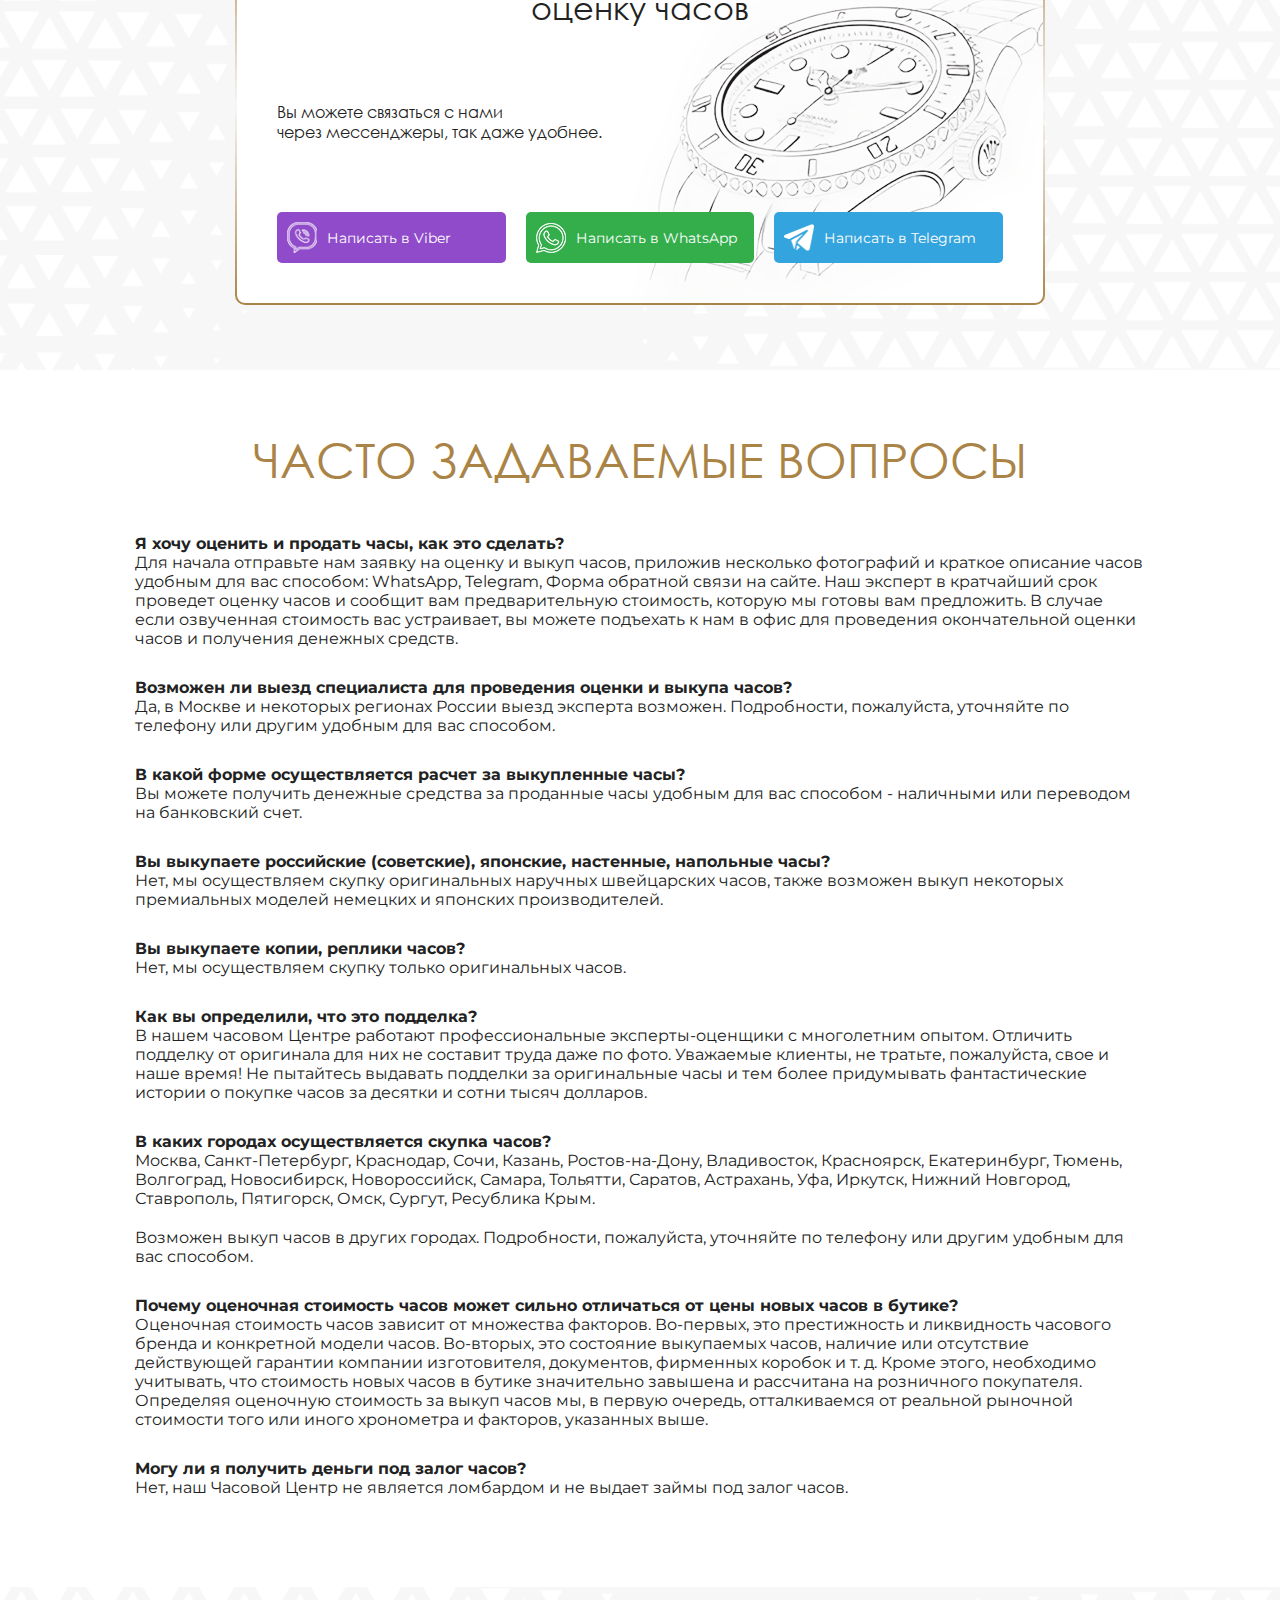
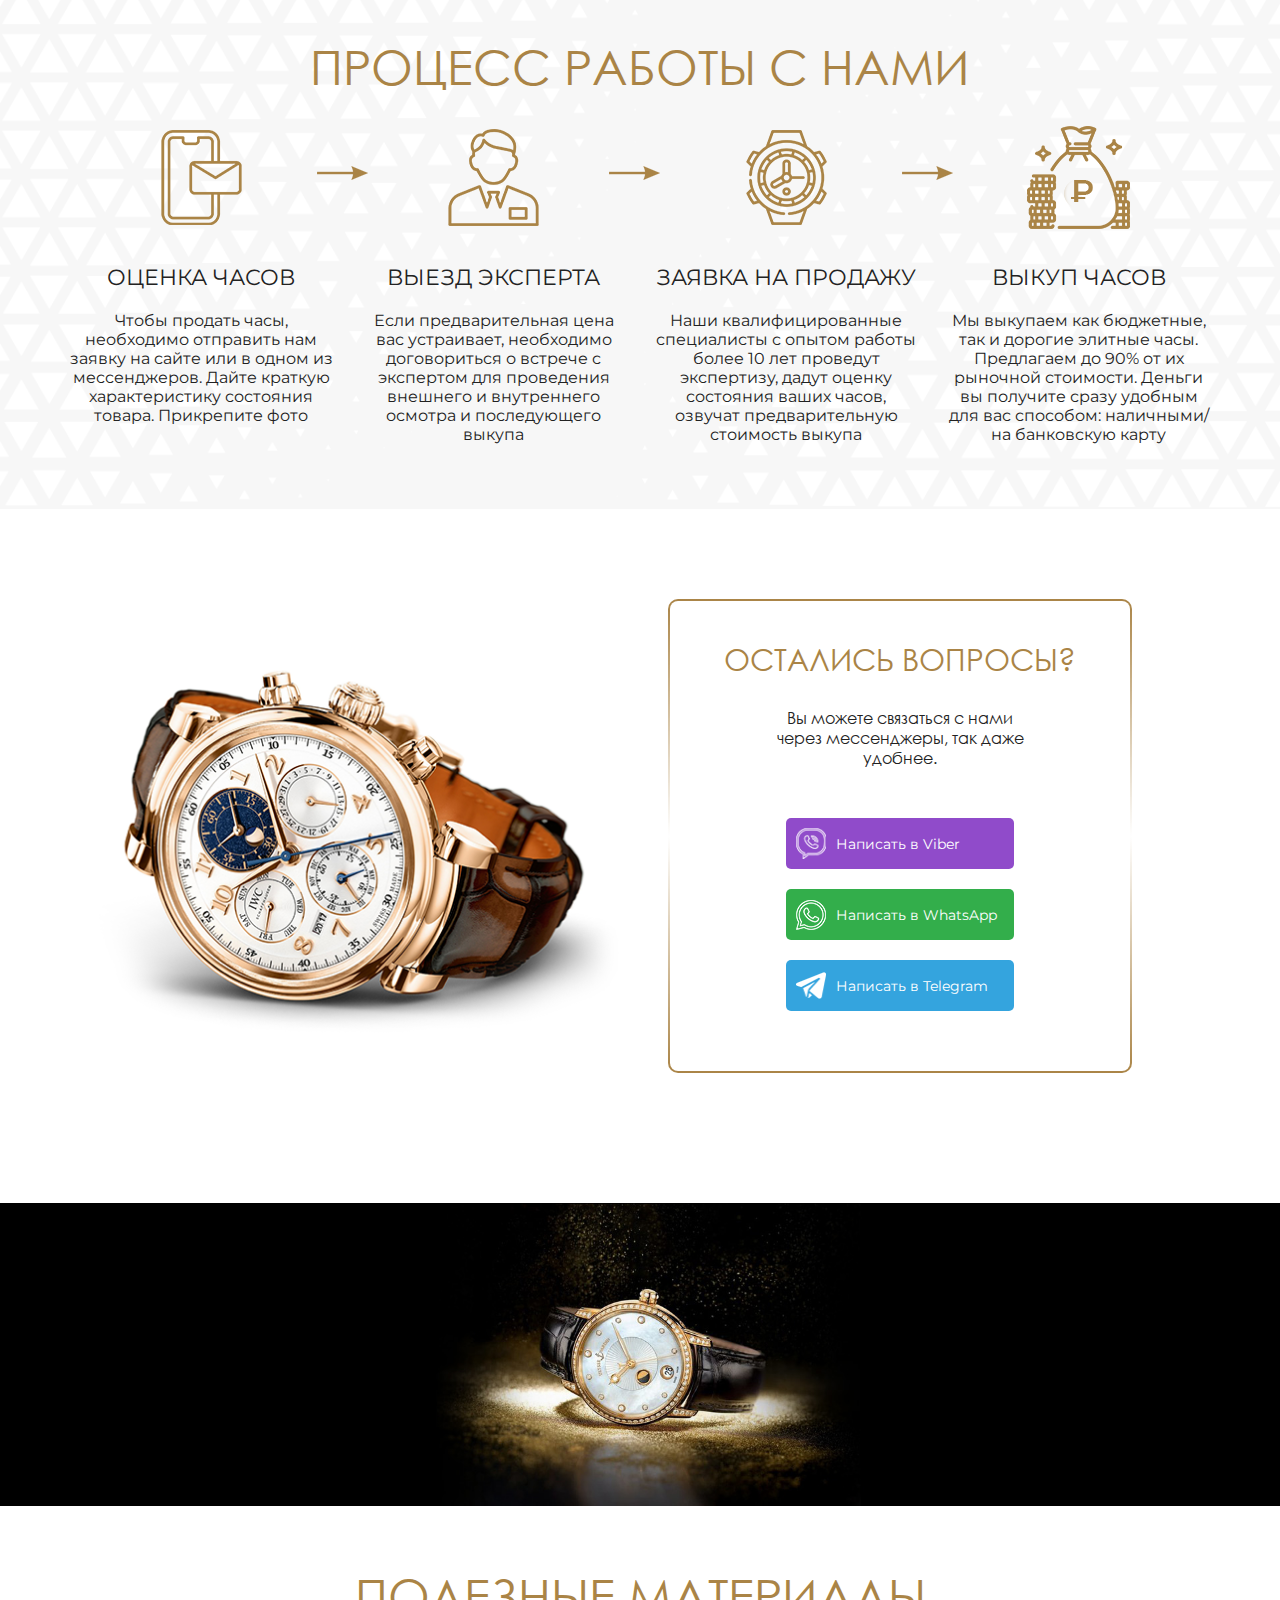
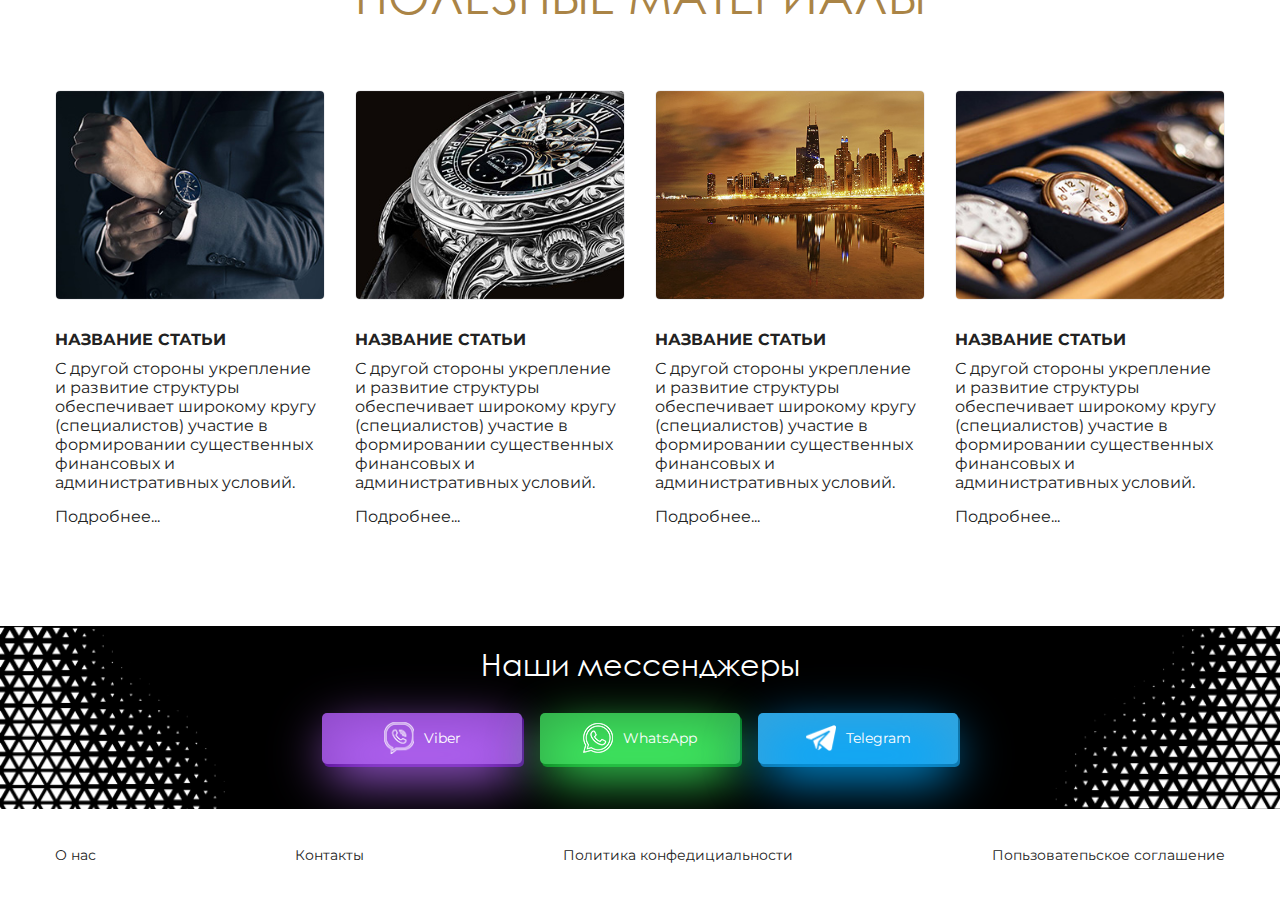
==== commit 84bdd4e7: "grade page" ====
--- a/index.html
+++ b/index.html
@@ -62,7 +62,7 @@
           <ul class="menu my-ul">
             <li class="menu-item"><a href="index.html" class="menu-link">Главная страница</a></li>
             <li class="menu-item"><a href="about.html" class="menu-link">О нас</a></li>
-            <li class="menu-item"><a href="rating.html" class="menu-link">Оценка часов</a></li>
+            <li class="menu-item"><a href="grade.html" class="menu-link">Оценка часов</a></li>
             <li class="menu-item"><a href="brands.html" class="menu-link">Бренды</a></li>
             <li class="menu-item"><a href="news.html" class="menu-link">Статьи</a></li>
             <li class="menu-item"><a href="cities.html" class="menu-link">Ваш город</a></li>
--- a/css/style.css
+++ b/css/style.css
@@ -167,6 +167,12 @@
   transition: 0.3s ease;
 }
 
+.btn-md {
+  font-size: 24px;
+  height: 64px;
+  padding: 10px 60px;
+}
+
 .btn-group {
   display: flex;
   align-items: flex-start;
@@ -185,6 +191,26 @@
 }
 .btn-border-white:hover {
   background: #aa8446;
+}
+
+.btn-border-brown {
+  color: #222222;
+  border: 1px solid #aa8446;
+  text-transform: none;
+}
+.btn-border-brown:hover {
+  background: #aa8446;
+  color: #fff;
+}
+
+.btn-border-black {
+  color: #222222;
+  border: 1px solid #222222;
+  text-transform: none;
+}
+.btn-border-black:hover {
+  background: #222222;
+  color: #fff;
 }
 
 .svg-icon {
@@ -229,6 +255,27 @@
   background-size: 100%;
 }
 
+.list-number {
+  counter-reset: list;
+}
+.list-number li {
+  display: inline-flex;
+  align-items: center;
+  margin: 0 0 20px;
+}
+.list-number li:last-child {
+  margin: 0;
+}
+.list-number li::before {
+  counter-increment: list;
+  content: counter(list) " ";
+  color: #aa8446;
+  font-weight: bold;
+  font-family: "CenturyGothic", sans-serif;
+  font-size: 32px;
+  margin: 0 10px 0 0;
+}
+
 h1, .h1 {
   width: 100%;
   text-align: center;
@@ -360,7 +407,7 @@
 .breadcrumb {
   width: 100%;
   display: flex;
-  align-items: center;
+  align-items: flex-start;
 }
 .breadcrumb li a {
   display: flex;
--- a/css/main.css
+++ b/css/main.css
@@ -191,11 +191,26 @@
 .callback-section {
   margin: 90px 0 130px;
 }
+.callback-section .wrapper {
+  max-width: 1005px;
+  width: 100%;
+  margin: 0 auto;
+}
 .callback-section__img {
-  max-width: 588px;
+  width: 50%;
+  display: flex;
+  align-items: center;
+  justify-content: center;
+}
+.callback-section__steps {
+  width: 50%;
+}
+.callback-section__steps h3 {
+  text-align: left;
+  padding-left: 25px;
 }
 .callback-section__content {
-  width: calc(100% - 588px);
+  width: 50%;
   padding: 0 0 0 28px;
 }
 .callback-section__box {
@@ -416,4 +431,225 @@
 }
 .news-card .link {
   margin: 15px 0 0;
+}
+
+.contacts-box {
+  width: 100%;
+  margin: 0 0 50px;
+  text-align: center;
+}
+.contacts-box:last-child {
+  margin: 0;
+}
+.contacts-box__title {
+  text-transform: uppercase;
+  margin: 0 auto 20px;
+}
+.contacts-box__body p, .contacts-box__body a {
+  margin: 0 auto 10px;
+}
+.contacts-box__body p:last-child, .contacts-box__body a:last-child {
+  margin: 0 auto;
+}
+.contacts-box__body p img, .contacts-box__body a img {
+  display: inline;
+  margin: 0 10px 0 0;
+}
+.contacts-box__body a {
+  color: #222222;
+}
+.contacts-box__body a:hover {
+  color: #aa8446;
+}
+
+.contacts-cities {
+  width: 100%;
+  margin: 70px 0 0;
+}
+.contacts-cities h4 {
+  text-align: center;
+  text-transform: uppercase;
+  font-size: 18px;
+  font-weight: bold;
+  margin: 0 auto 50px;
+}
+
+.contacts-cities-item {
+  margin: 0 auto 40px;
+}
+.contacts-cities-item:last-child {
+  margin: 0 auto;
+}
+.contacts-cities-item .btn {
+  margin: 20px auto 0;
+}
+.contacts-cities-item h4 {
+  text-transform: none;
+  margin: 0 auto;
+}
+
+.contacts-location {
+  width: 100%;
+  margin: 100px 0 0;
+  text-align: center;
+}
+.contacts-location h4 {
+  text-transform: uppercase;
+  font-weight: bold;
+  font-size: 18px;
+  margin: 0 auto 50px;
+}
+
+.map {
+  height: 488px;
+  max-width: 945px;
+  width: 100%;
+  margin: 0 auto;
+}
+.map iframe {
+  width: 100%;
+  height: 100%;
+}
+
+.news-box {
+  margin: 0 auto;
+  max-width: 1005px;
+  width: 100%;
+  border-bottom: 1px solid #e7e9ee;
+  padding: 50px 0;
+}
+.news-box:last-child {
+  border: none;
+  padding-bottom: 0;
+}
+.news-box__head {
+  width: 100%;
+}
+.news-box h4 {
+  font-size: 16px;
+  text-transform: uppercase;
+}
+.news-box .date {
+  margin: 20px 0;
+}
+.news-box__body {
+  width: 100%;
+  display: flex;
+  align-items: stretch;
+  flex-wrap: wrap;
+  margin: 20px 0 0;
+}
+.news-box__img {
+  max-width: 420px;
+  width: 100%;
+  display: flex;
+  align-items: center;
+  justify-content: center;
+}
+.news-box__content {
+  padding: 0 0 0 60px;
+  width: calc(100% - 420px);
+  display: flex;
+  flex-direction: column;
+  align-items: flex-start;
+}
+.news-box .box-text {
+  margin: 0 0 auto;
+}
+.news-box .btn {
+  margin: 20px 0 0;
+}
+
+.article-page {
+  padding: 120px 0 70px;
+}
+.article-page .wrapper {
+  max-width: 1005px;
+  width: 100%;
+  margin: 0 auto;
+}
+
+.article-content {
+  width: calc(100% - 338px);
+  padding: 0 30px 0 0;
+}
+
+.article-img {
+  max-width: 338px;
+}
+
+.how-sell-elite {
+  margin: 0;
+}
+.how-sell-elite h2 {
+  max-width: 760px;
+  margin: 0 auto 80px;
+}
+.how-sell-elite .callback-section__box {
+  max-width: 424px;
+}
+.how-sell-elite .callback-section__box h3 {
+  text-transform: none;
+  color: #222222;
+  margin: 0 auto 65px;
+}
+
+.grade-page h2 {
+  margin: 0 auto 60px;
+}
+.grade-page .list-checked {
+  margin: 30px 0;
+}
+.grade-page .list-checked li {
+  align-items: center;
+}
+.grade-page .list-checked li::before {
+  width: 26px;
+  height: 24px;
+  min-width: 26px;
+}
+.grade-page .wrapper {
+  max-width: 1100px;
+  width: 100%;
+  margin: 0 auto;
+}
+.grade-page .subtext {
+  margin: 80px auto 0;
+  text-align: center;
+  max-width: 940px;
+  width: 100%;
+}
+.grade-page .subtext p {
+  margin: 0 0 30px;
+}
+.grade-page .subtext p:last-child {
+  margin: 0;
+}
+
+.price-text {
+  margin: 40px 0 0;
+}
+
+.price {
+  color: #aa8446;
+  font-weight: bold;
+}
+
+.grade-image {
+  max-width: 520px;
+  width: 100%;
+  display: flex;
+  align-items: center;
+  justify-content: center;
+}
+
+.grade-content {
+  width: calc(100% - 520px);
+  padding: 0 30px 0 0;
+  font-size: 32px;
+  font-family: "CenturyGothic", sans-serif;
+}
+
+.btn-grade {
+  margin: 80px auto 0;
 }--- a/css/media.css
+++ b/css/media.css
@@ -92,12 +92,6 @@
   .callback-section .container {
     align-items: center;
   }
-  .callback-section__img {
-    max-width: 400px;
-  }
-  .callback-section__content {
-    width: calc(100% - 400px);
-  }
   .callback-section__box {
     max-width: 400px;
     padding: 30px;
@@ -120,6 +114,28 @@
   }
   .step-box__icon {
     margin: 0 auto 20px;
+  }
+  .news-box {
+    padding: 20px 0;
+  }
+  .news-box:last-child {
+    padding-bottom: 0;
+  }
+  .news-box__body {
+    align-items: flex-start;
+  }
+  .news-box__content {
+    padding: 0 0 0 30px;
+    width: calc(100% - 350px);
+  }
+  .news-box__img {
+    max-width: 350px;
+  }
+  .how-sell-elite h2 {
+    margin: 0 auto 40px;
+  }
+  .list-number li::before {
+    font-size: 28px;
   }
 }
 @media only screen and (max-width: 768px) {
@@ -280,10 +296,23 @@
     margin: 50px 0;
   }
   .callback-section__img {
-    max-width: 250px;
+    width: 250px;
+    margin: 30px auto 0;
+    order: 1;
   }
   .callback-section__content {
-    width: calc(100% - 250px);
+    width: 100%;
+    padding: 0;
+  }
+  .callback-section__steps {
+    width: 100%;
+    margin: 0 auto 30px;
+  }
+  .callback-section__steps h3 {
+    padding: 0;
+  }
+  .callback-section__box {
+    margin: 0 auto;
   }
   .step-box {
     width: 50%;
@@ -305,12 +334,62 @@
   }
   .individual-approach__content {
     width: 100%;
+  }
+  .contacts-location {
+    margin: 50px 0 0;
+  }
+  .contacts-location h4 {
+    margin: 0 auto 30px;
+    font-size: 16px;
+  }
+  .contacts-cities {
+    margin: 50px auto 0;
+  }
+  .contacts-cities h4 {
+    margin: 0 auto 30px;
+    font-size: 16px;
+  }
+  .contacts-cities-item {
+    margin: 0 0 30px;
+  }
+  .contacts-cities-item h4 {
+    margin: 0 auto;
+  }
+  .contacts-box {
+    margin: 0 0 30px;
+  }
+  .map {
+    height: 350px;
+  }
+  .news-box__img {
+    max-width: 300px;
+    margin: 0 auto;
+  }
+  .news-box__content {
+    width: 100%;
+    padding: 20px 0 0;
+  }
+  .list-number li {
+    align-items: flex-start;
+  }
+  .list-number li::before {
+    font-size: 24px;
+  }
+  .article-content {
+    width: 100%;
+    padding: 0;
+  }
+  .article-img {
+    margin: 20px auto 0;
   }
 }
 @media only screen and (max-width: 576px) {
   .nav-breadcrumb {
     margin: 0 0 30px;
   }
+  .breadcrumb {
+    font-size: 14px;
+  }
   .page {
     padding: 50px 0;
   }
@@ -389,7 +468,7 @@
     margin: 0 auto 20px;
   }
   .callback-section__img {
-    max-width: none;
+    width: 100%;
     margin: 20px auto 0;
     order: 1;
   }
@@ -436,6 +515,9 @@
   .advantages-box__icon {
     height: 70px;
   }
+  .map {
+    height: 300px;
+  }
 }
 @media only screen and (max-width: 480px) {
   .page {
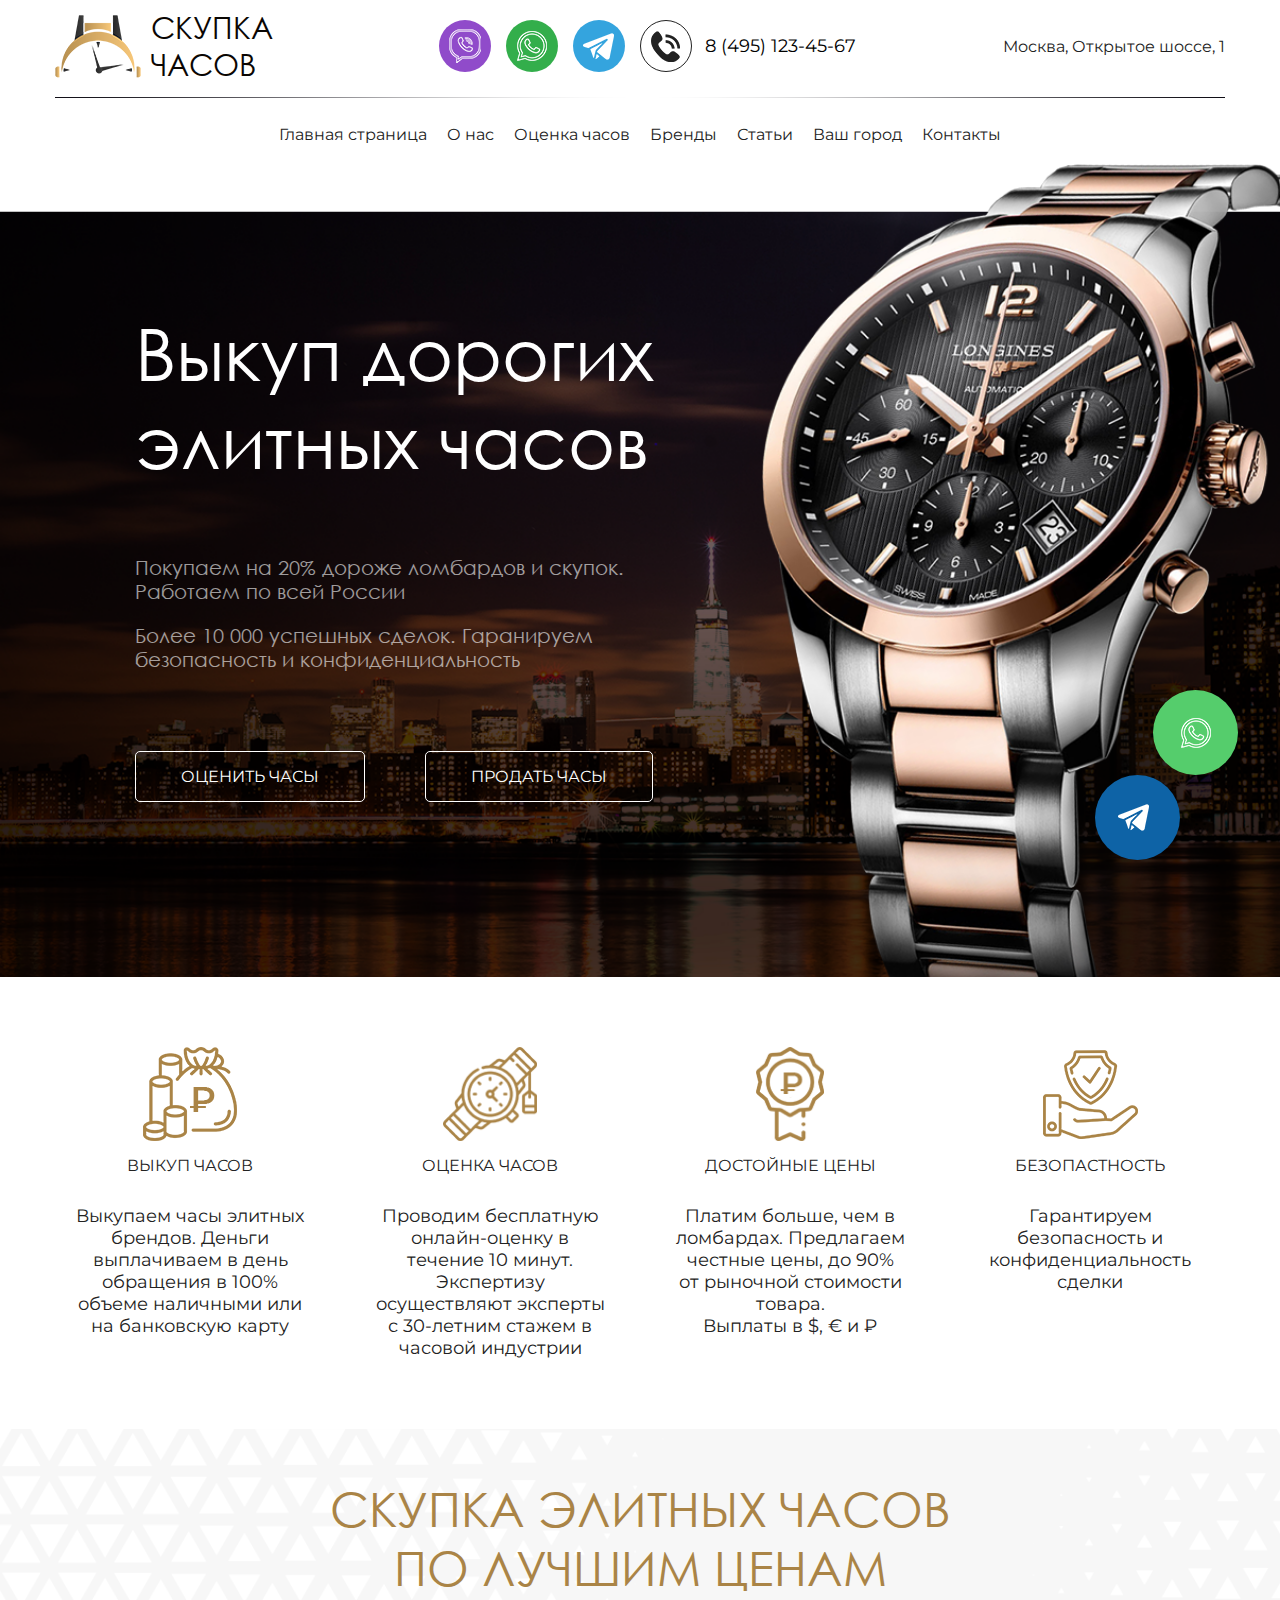
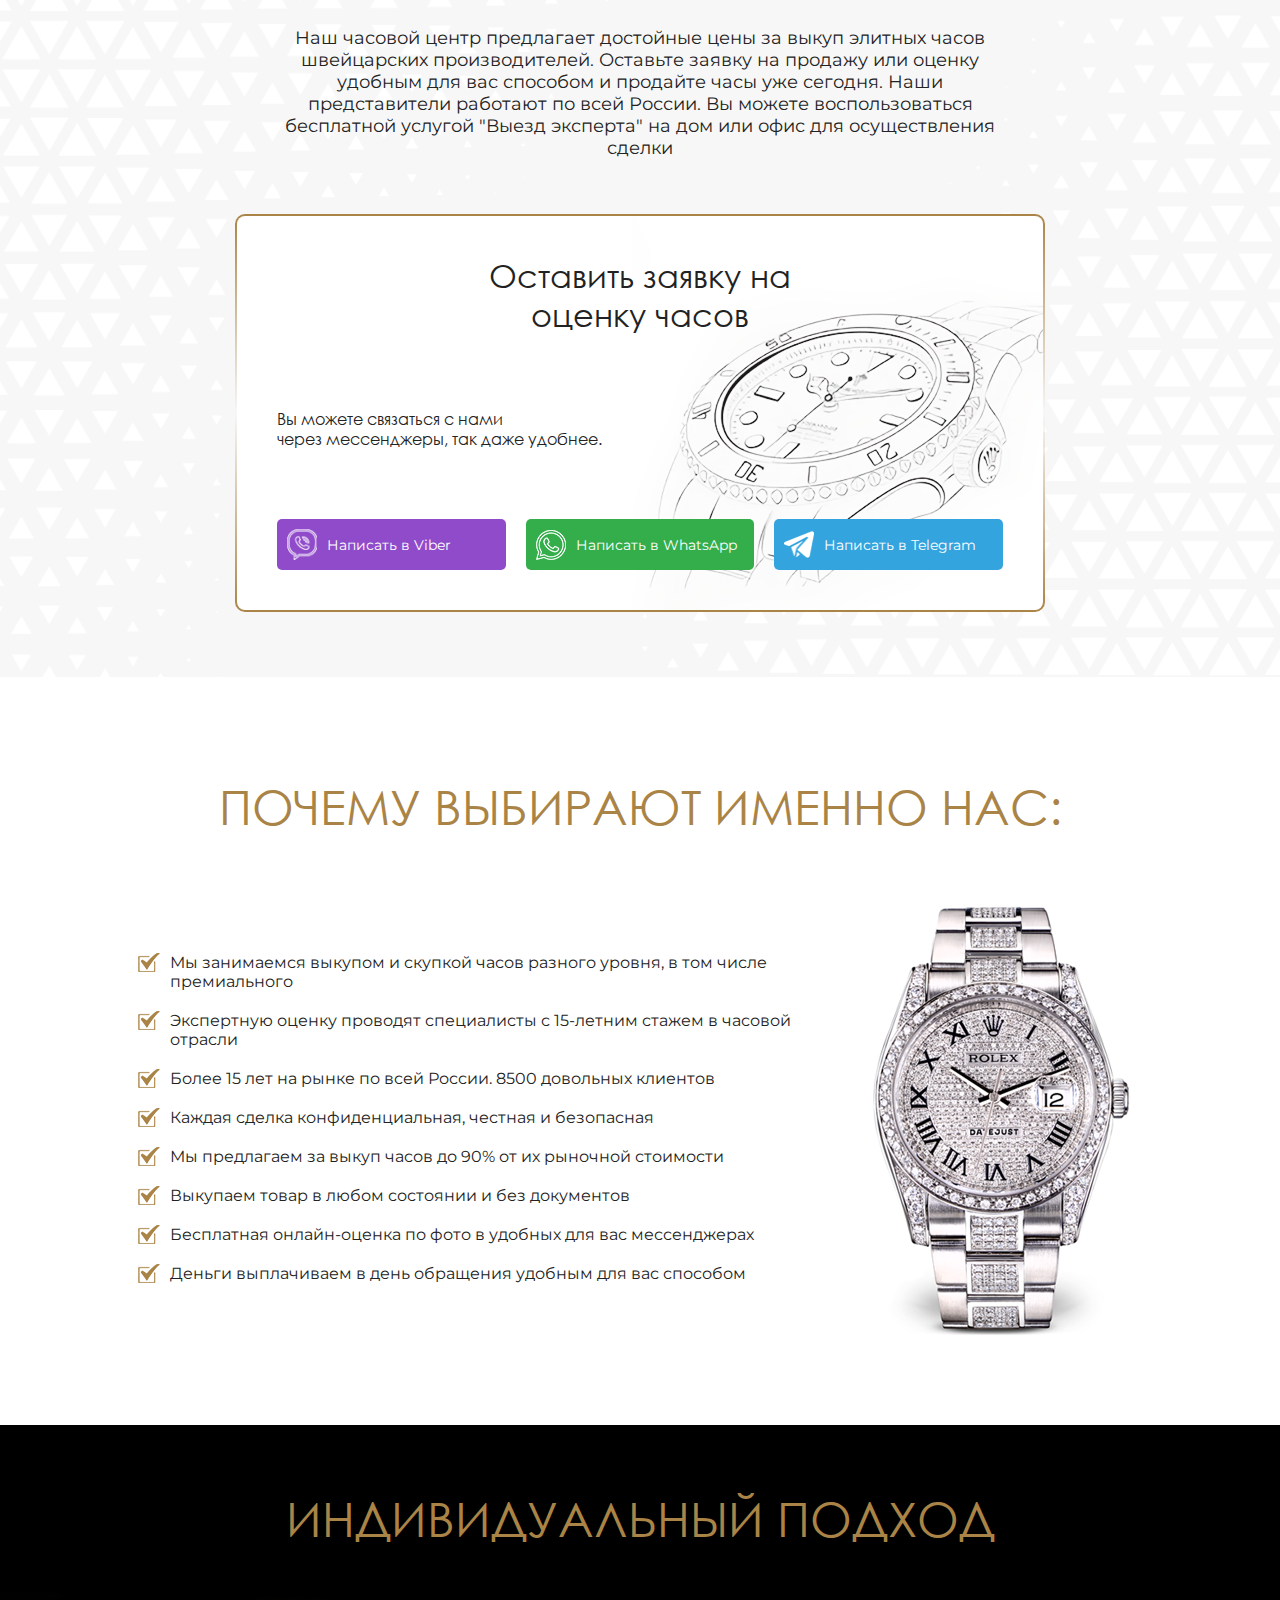
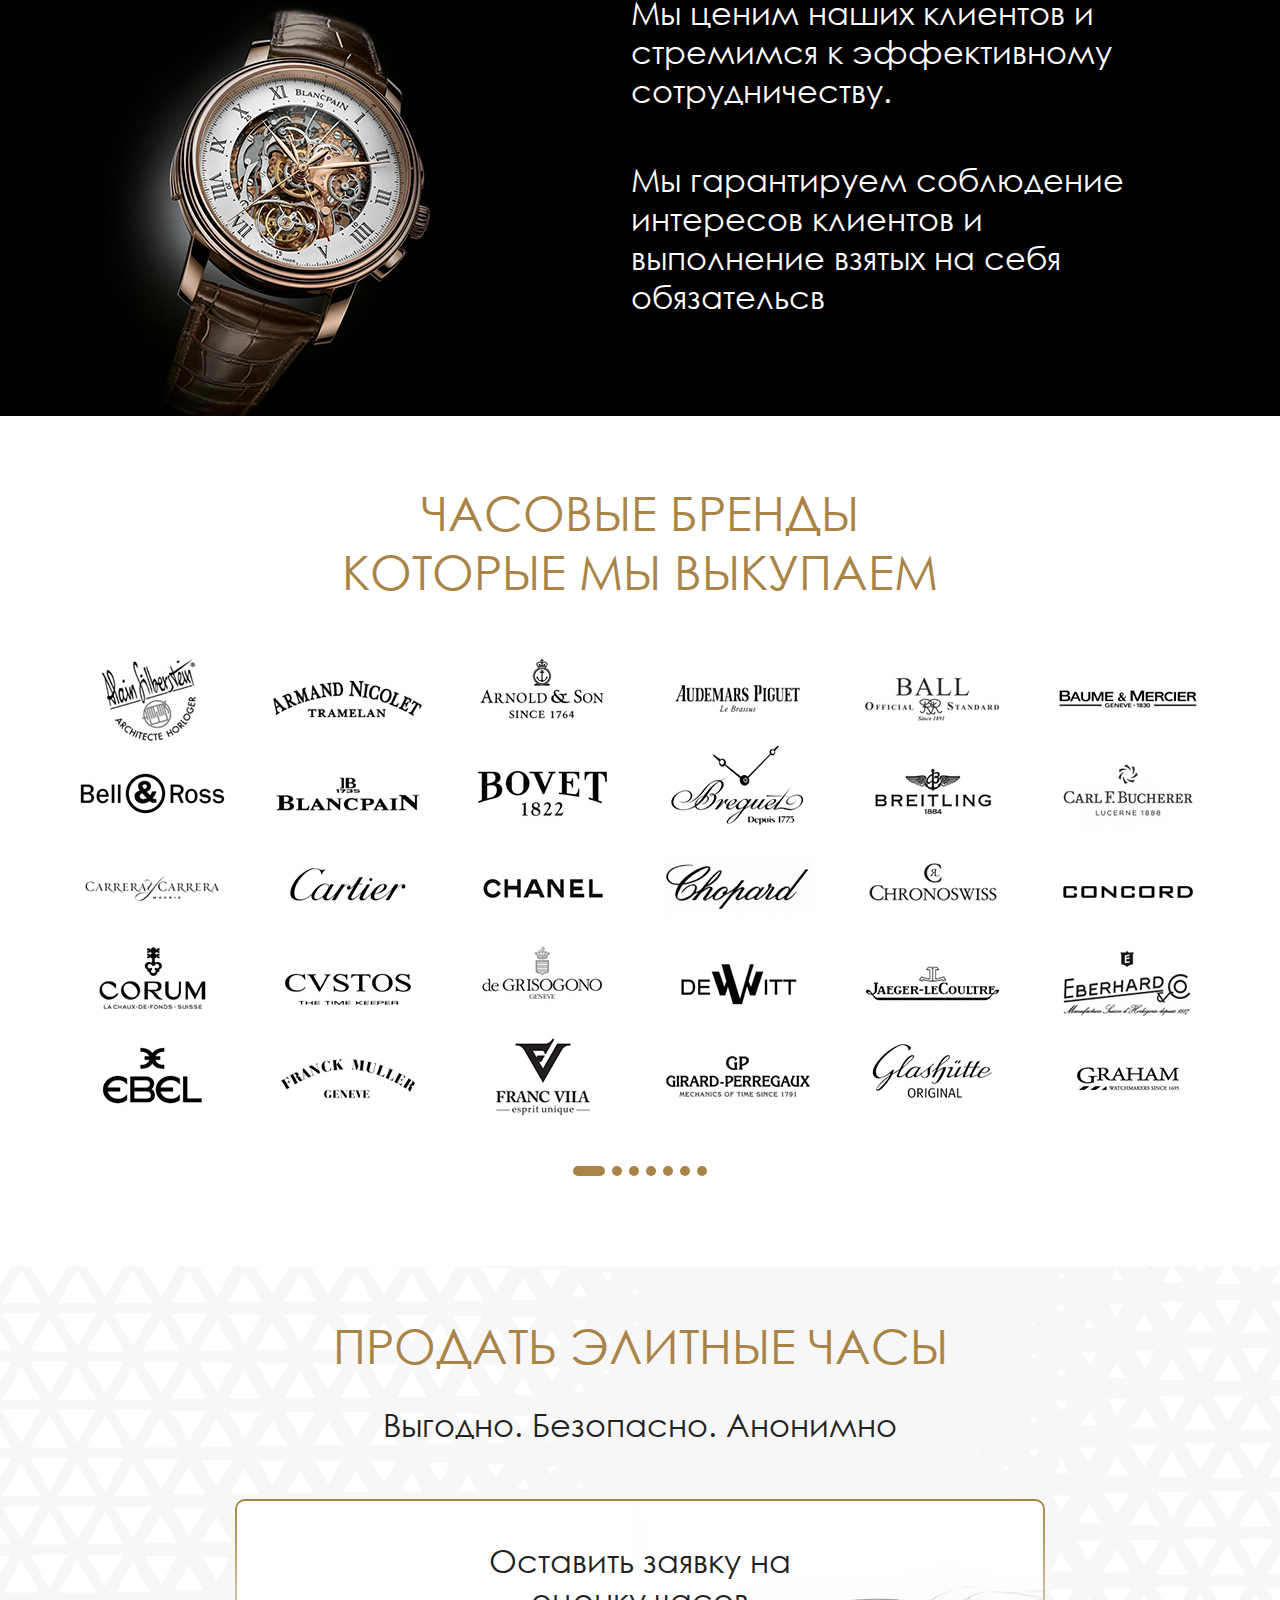
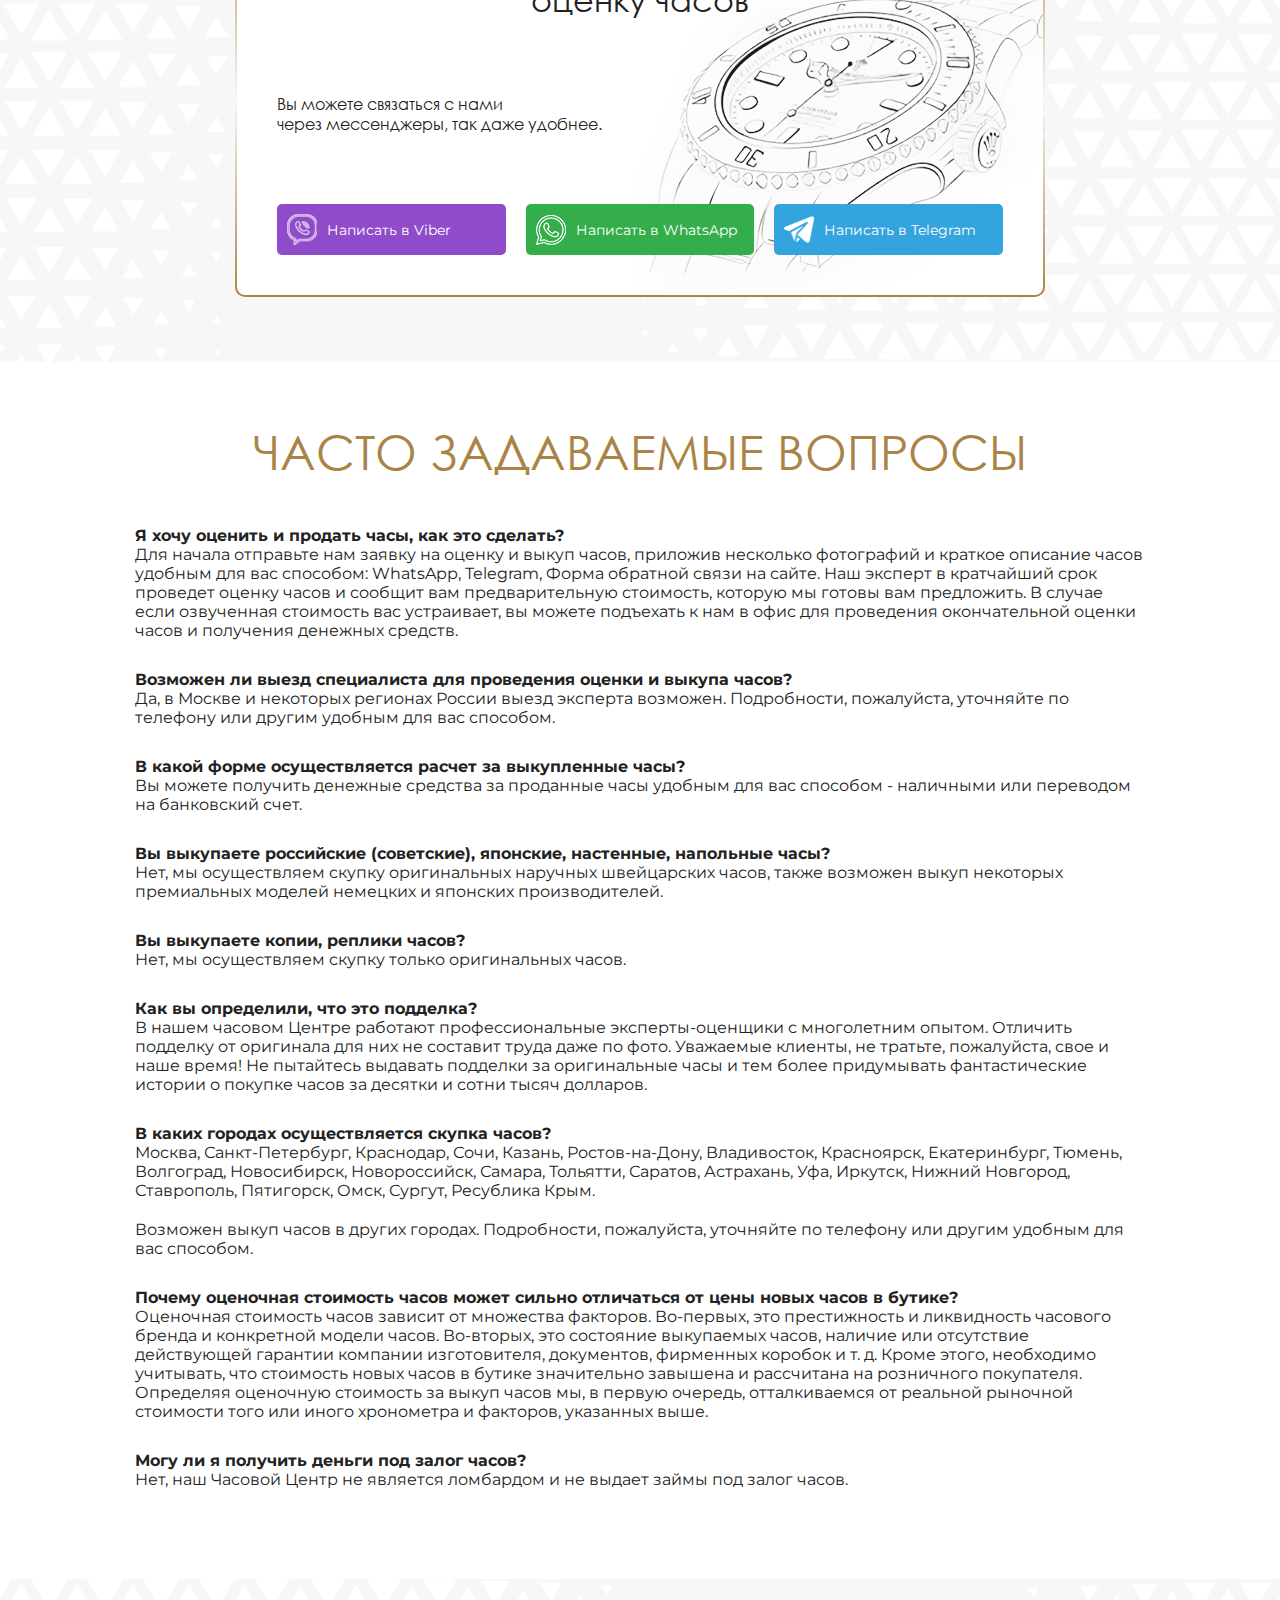
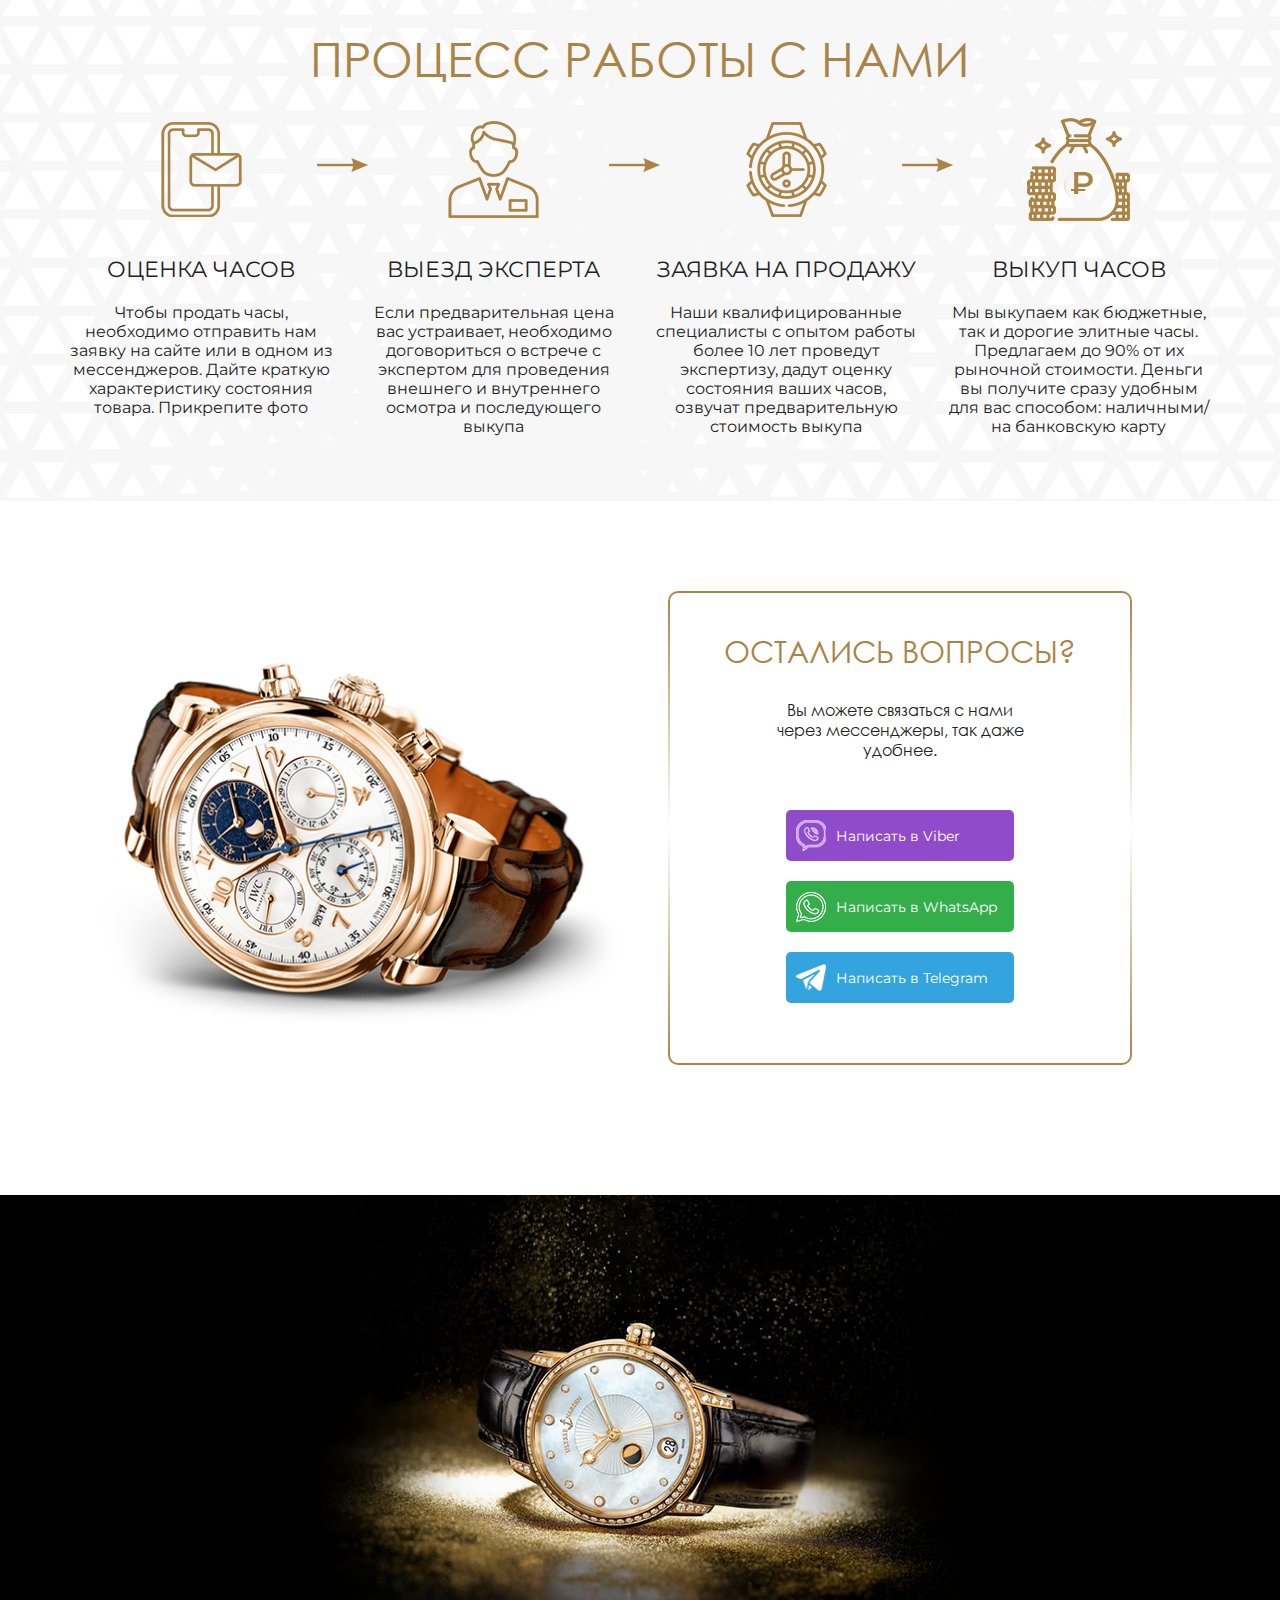
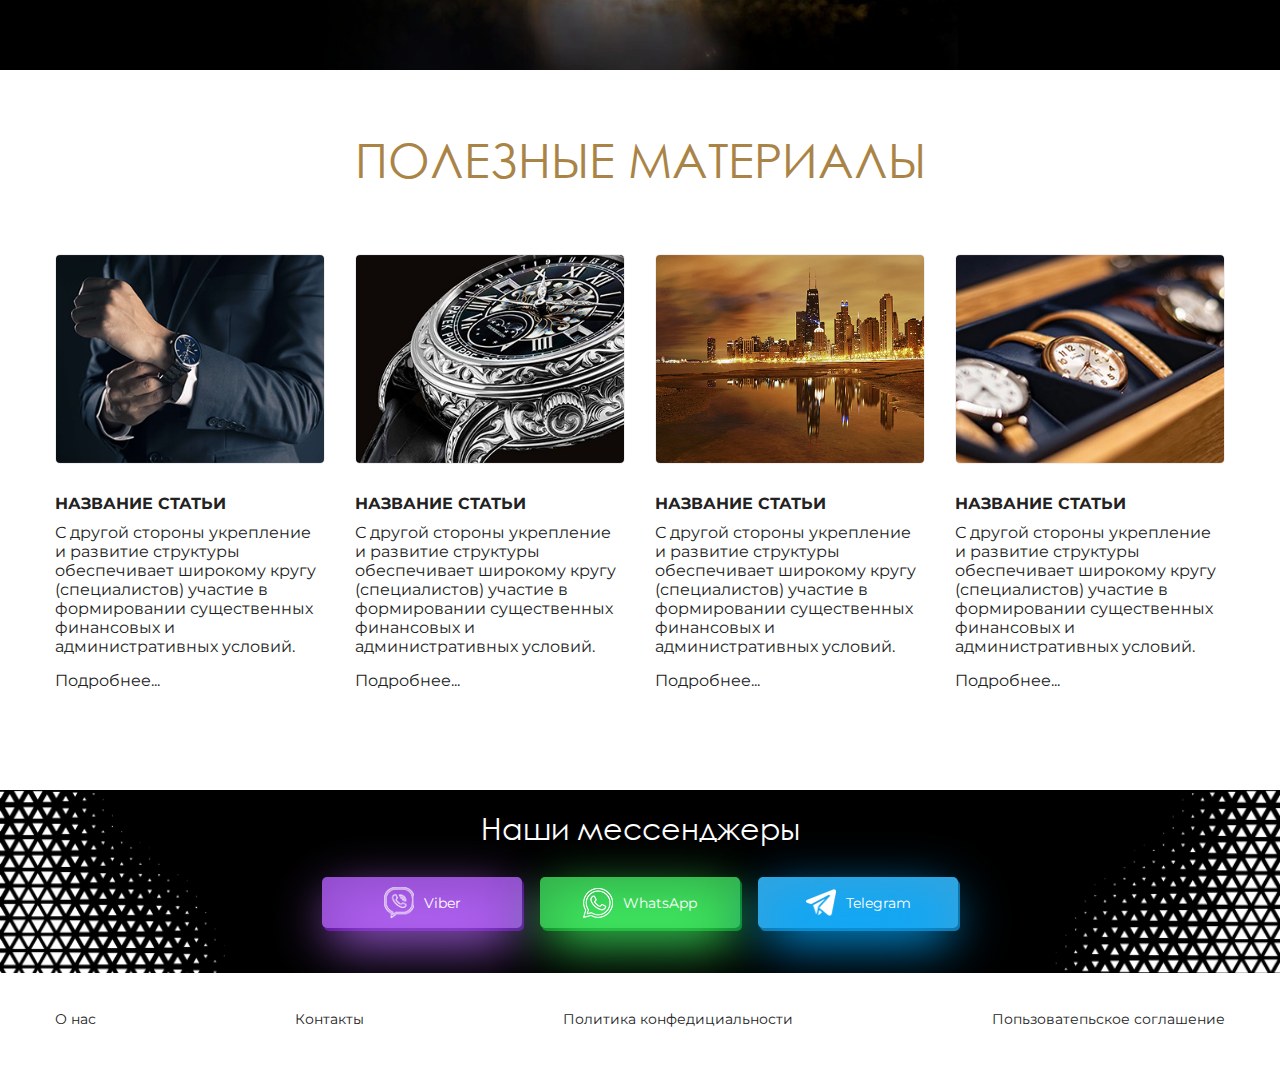
==== commit 224a9f63: "all pages" ====
--- a/index.html
+++ b/index.html
@@ -525,7 +525,7 @@
     </div>
   </div>
 
-  <div class="section-image"><img src="img/image-section.jpg" alt=""></div>
+  <div class="section-image"><img src="img/image-section.png" alt=""></div>
 
   <section class="news-section">
     <div class="container">
--- a/css/style.css
+++ b/css/style.css
@@ -341,6 +341,8 @@
 
 .wrapper {
   width: 100%;
+  max-width: 1005px;
+  margin: 0 auto;
   display: flex;
   align-items: center;
   flex-wrap: wrap;
--- a/css/main.css
+++ b/css/main.css
@@ -27,6 +27,15 @@
 .advantages-section {
   margin: 70px 0 50px;
 }
+.advantages-section h2 {
+  max-width: 700px;
+}
+.advantages-section .subtext {
+  max-width: 730px;
+  margin: 50px auto 0;
+  text-align: center;
+  font-size: 16px;
+}
 
 .advantages-box {
   text-align: center;
@@ -43,19 +52,26 @@
 }
 .advantages-box h4 {
   text-transform: uppercase;
-  margin: 0 auto 30px;
+  margin: 0 auto;
+  font-size: 16px;
 }
 .advantages-box .box-text {
   max-width: 230px;
-  margin: 0 auto;
+  margin: 30px auto 0;
   font-size: 18px;
 }
 
 .section-image {
   width: 100%;
-}
-.section-image img {
-  width: 100%;
+  background: #000;
+  overflow: hidden;
+  display: flex;
+  align-items: center;
+  justify-content: center;
+}
+
+.section-image-v2 img {
+  margin: 0 0 0 200px;
 }
 
 .why-choose {
@@ -63,9 +79,6 @@
 }
 .why-choose h2 {
   margin: 0 auto 65px;
-}
-.why-choose .wrapper {
-  padding: 0 80px;
 }
 .why-choose__content {
   padding: 0 18px 0 0;
@@ -147,6 +160,7 @@
 }
 .steps-work .wrapper {
   align-items: flex-start;
+  max-width: none;
 }
 
 .step-box {
@@ -191,11 +205,6 @@
 .callback-section {
   margin: 90px 0 130px;
 }
-.callback-section .wrapper {
-  max-width: 1005px;
-  width: 100%;
-  margin: 0 auto;
-}
 .callback-section__img {
   width: 50%;
   display: flex;
@@ -563,11 +572,6 @@
 .article-page {
   padding: 120px 0 70px;
 }
-.article-page .wrapper {
-  max-width: 1005px;
-  width: 100%;
-  margin: 0 auto;
-}
 
 .article-content {
   width: calc(100% - 338px);
@@ -594,7 +598,7 @@
   margin: 0 auto 65px;
 }
 
-.grade-page h2 {
+.grade-page h1 {
   margin: 0 auto 60px;
 }
 .grade-page .list-checked {
@@ -607,11 +611,6 @@
   width: 26px;
   height: 24px;
   min-width: 26px;
-}
-.grade-page .wrapper {
-  max-width: 1100px;
-  width: 100%;
-  margin: 0 auto;
 }
 .grade-page .subtext {
   margin: 80px auto 0;
@@ -652,4 +651,31 @@
 
 .btn-grade {
   margin: 80px auto 0;
+}
+
+.about-page .wrapper {
+  align-items: flex-start;
+}
+
+.about-image {
+  max-width: 450px;
+  display: flex;
+  align-items: center;
+  justify-content: center;
+}
+
+.about-content {
+  width: calc(100% - 450px);
+  padding: 0 10px 0 0;
+}
+
+.buying-watches {
+  margin: 50px 0 80px;
+}
+.buying-watches h2 {
+  margin: 0 auto 30px;
+}
+.buying-watches .box-text {
+  margin: 30px auto 0;
+  text-align: center;
 }--- a/css/media.css
+++ b/css/media.css
@@ -57,18 +57,16 @@
   }
   .advantages-box .box-text {
     font-size: 14px;
+    margin: 20px auto 0;
   }
   .advantages-box h4 {
-    margin: 0 auto 20px;
+    margin: 0 auto;
   }
   .why-choose {
     margin: 60px 0;
   }
   .why-choose h2 {
     margin: 0 auto 40px;
-  }
-  .why-choose .wrapper {
-    padding: 0;
   }
   .individual-approach {
     padding: 60px 0;
@@ -136,6 +134,39 @@
   }
   .list-number li::before {
     font-size: 28px;
+  }
+  .grade-page h1 {
+    margin: 0 auto 30px;
+  }
+  .grade-page .subtext {
+    margin: 40px auto 0;
+  }
+  .grade-page .subtext p {
+    margin: 0 auto 20px;
+  }
+  .grade-page .subtext p:last-child {
+    margin: 0 auto;
+  }
+  .grade-image {
+    max-width: 400px;
+  }
+  .grade-content {
+    width: calc(100% - 400px);
+    font-size: 24px;
+  }
+  .btn-grade {
+    margin: 40px auto 0;
+  }
+  .btn-md {
+    font-size: 18px;
+    padding: 10px 40px;
+    height: 50px;
+  }
+  .about-image {
+    max-width: 300px;
+  }
+  .about-content {
+    width: calc(100% - 300px);
   }
 }
 @media only screen and (max-width: 768px) {
@@ -382,6 +413,43 @@
   .article-img {
     margin: 20px auto 0;
   }
+  .grade-content {
+    padding: 0;
+    width: 100%;
+    font-size: 18px;
+  }
+  .grade-content ul {
+    margin: 20px 0;
+  }
+  .grade-page .list-checked li::before {
+    width: 22px;
+    height: 19px;
+    min-width: 22px;
+  }
+  .price-text {
+    margin: 20px 0 0;
+  }
+  .grade-image {
+    max-width: none;
+    margin: 20px auto 0;
+  }
+  .about-image {
+    max-width: none;
+    margin: 20px auto 0;
+  }
+  .about-content {
+    width: 100%;
+    padding: 0;
+  }
+  .advantages-section .subtext {
+    margin: 20px auto 0;
+  }
+  .buying-watches {
+    margin: 50px 0;
+  }
+  .buying-watches .box-text {
+    margin: 0 auto;
+  }
 }
 @media only screen and (max-width: 576px) {
   .nav-breadcrumb {
@@ -558,4 +626,7 @@
   .step-box__icon {
     height: 80px;
   }
+  .section-image-v2 img {
+    margin: 0 0 0 100px;
+  }
 }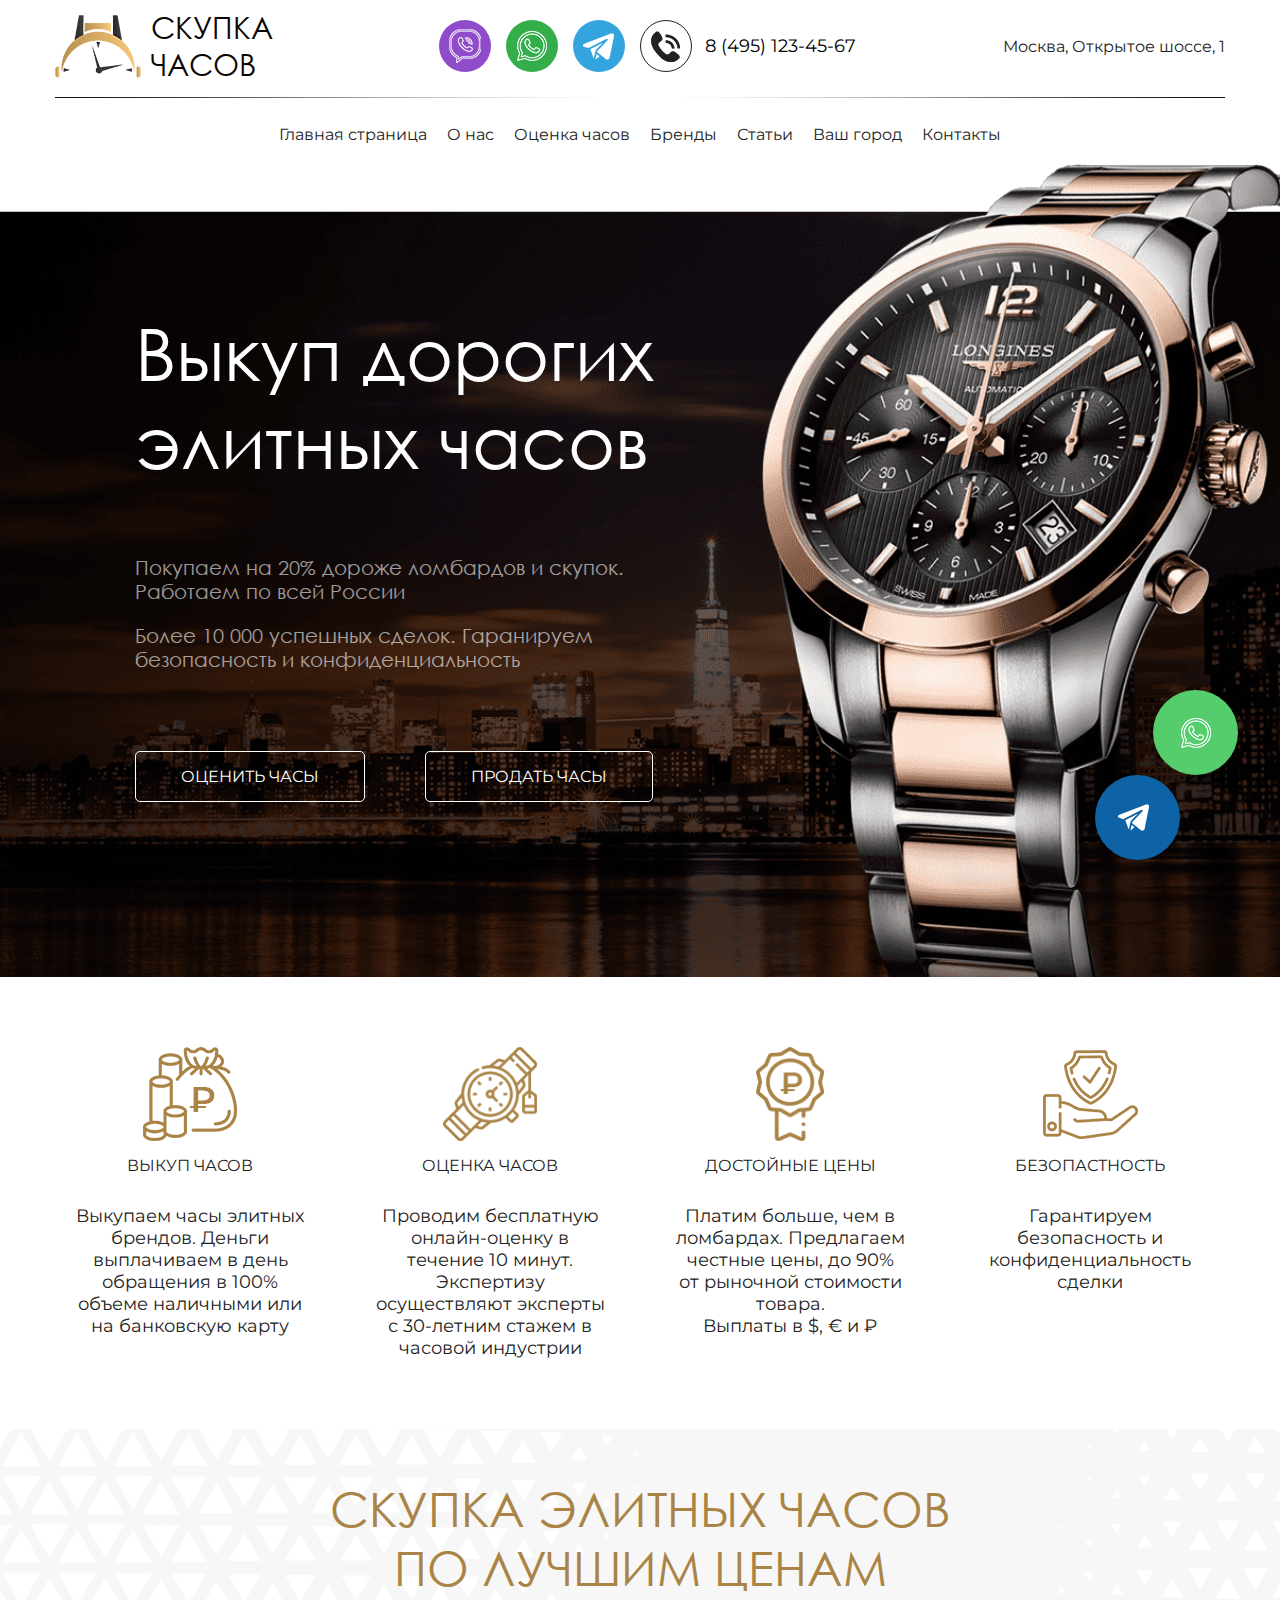
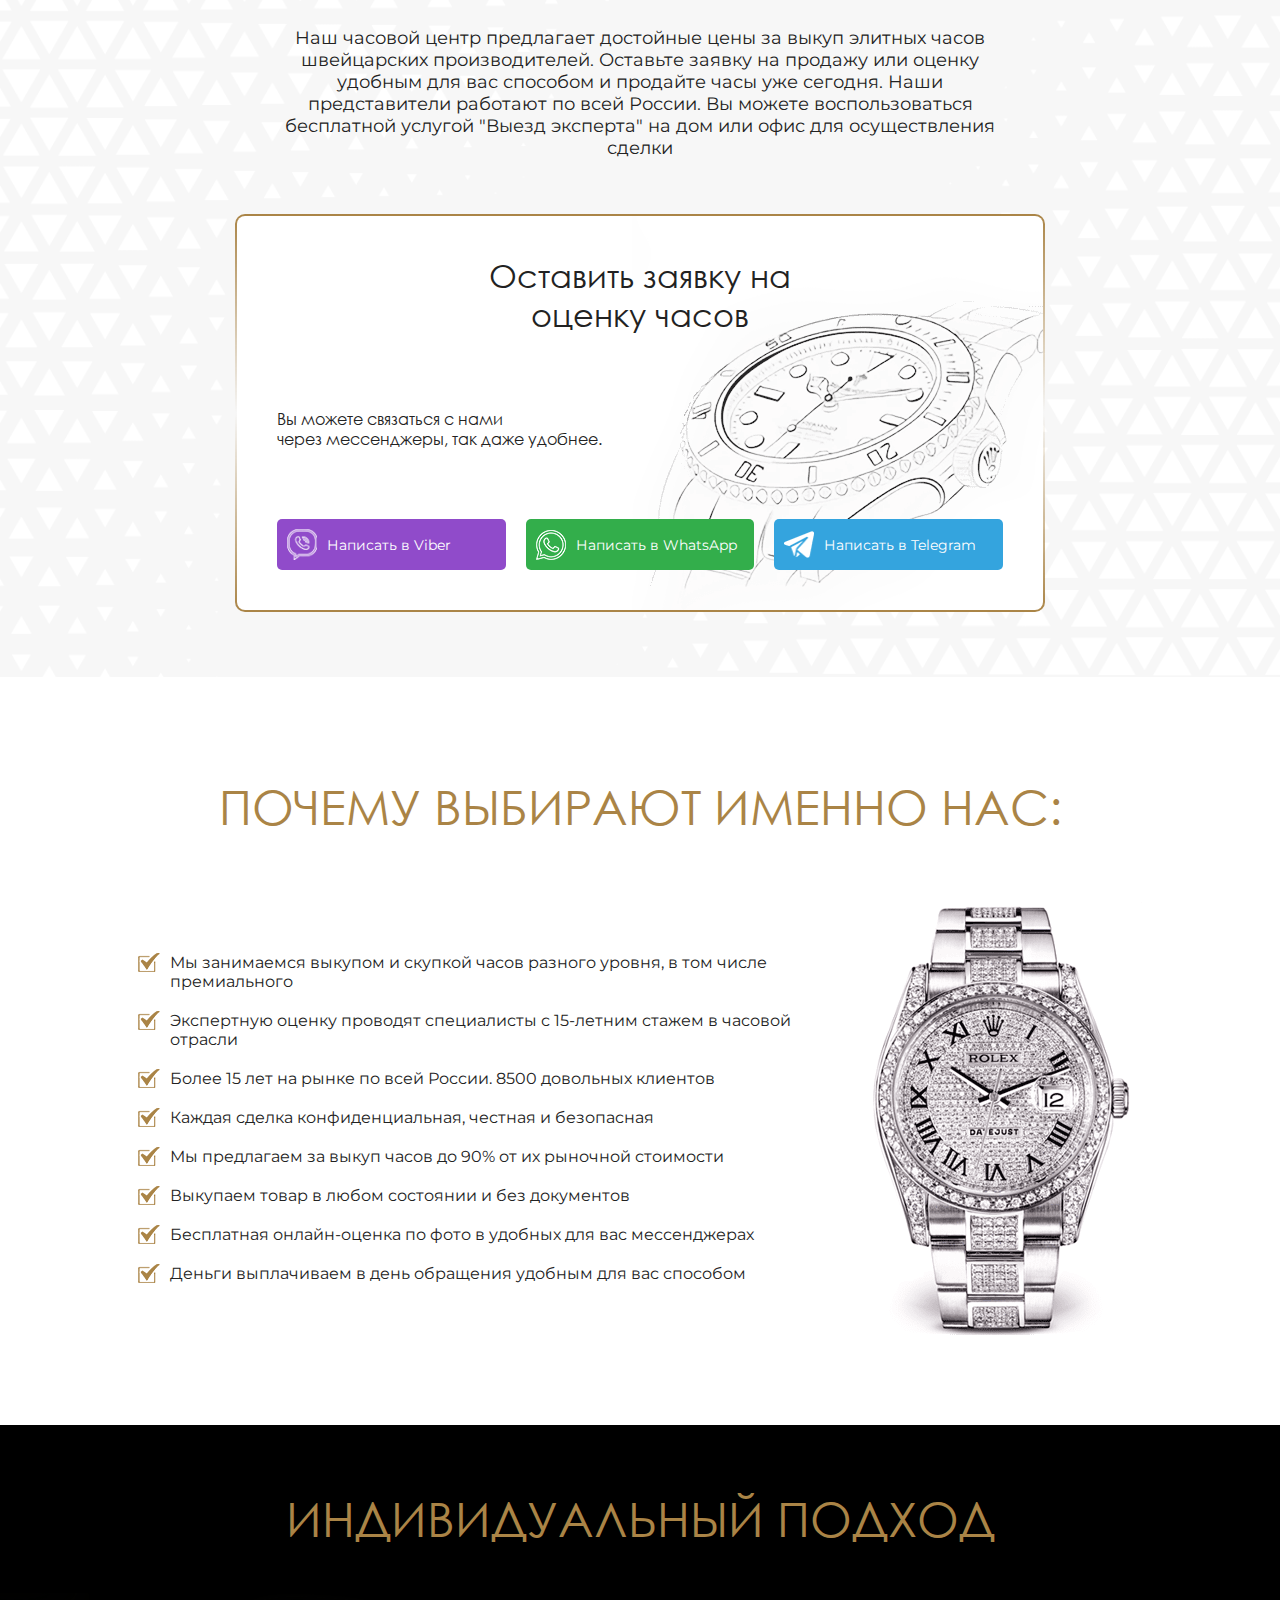
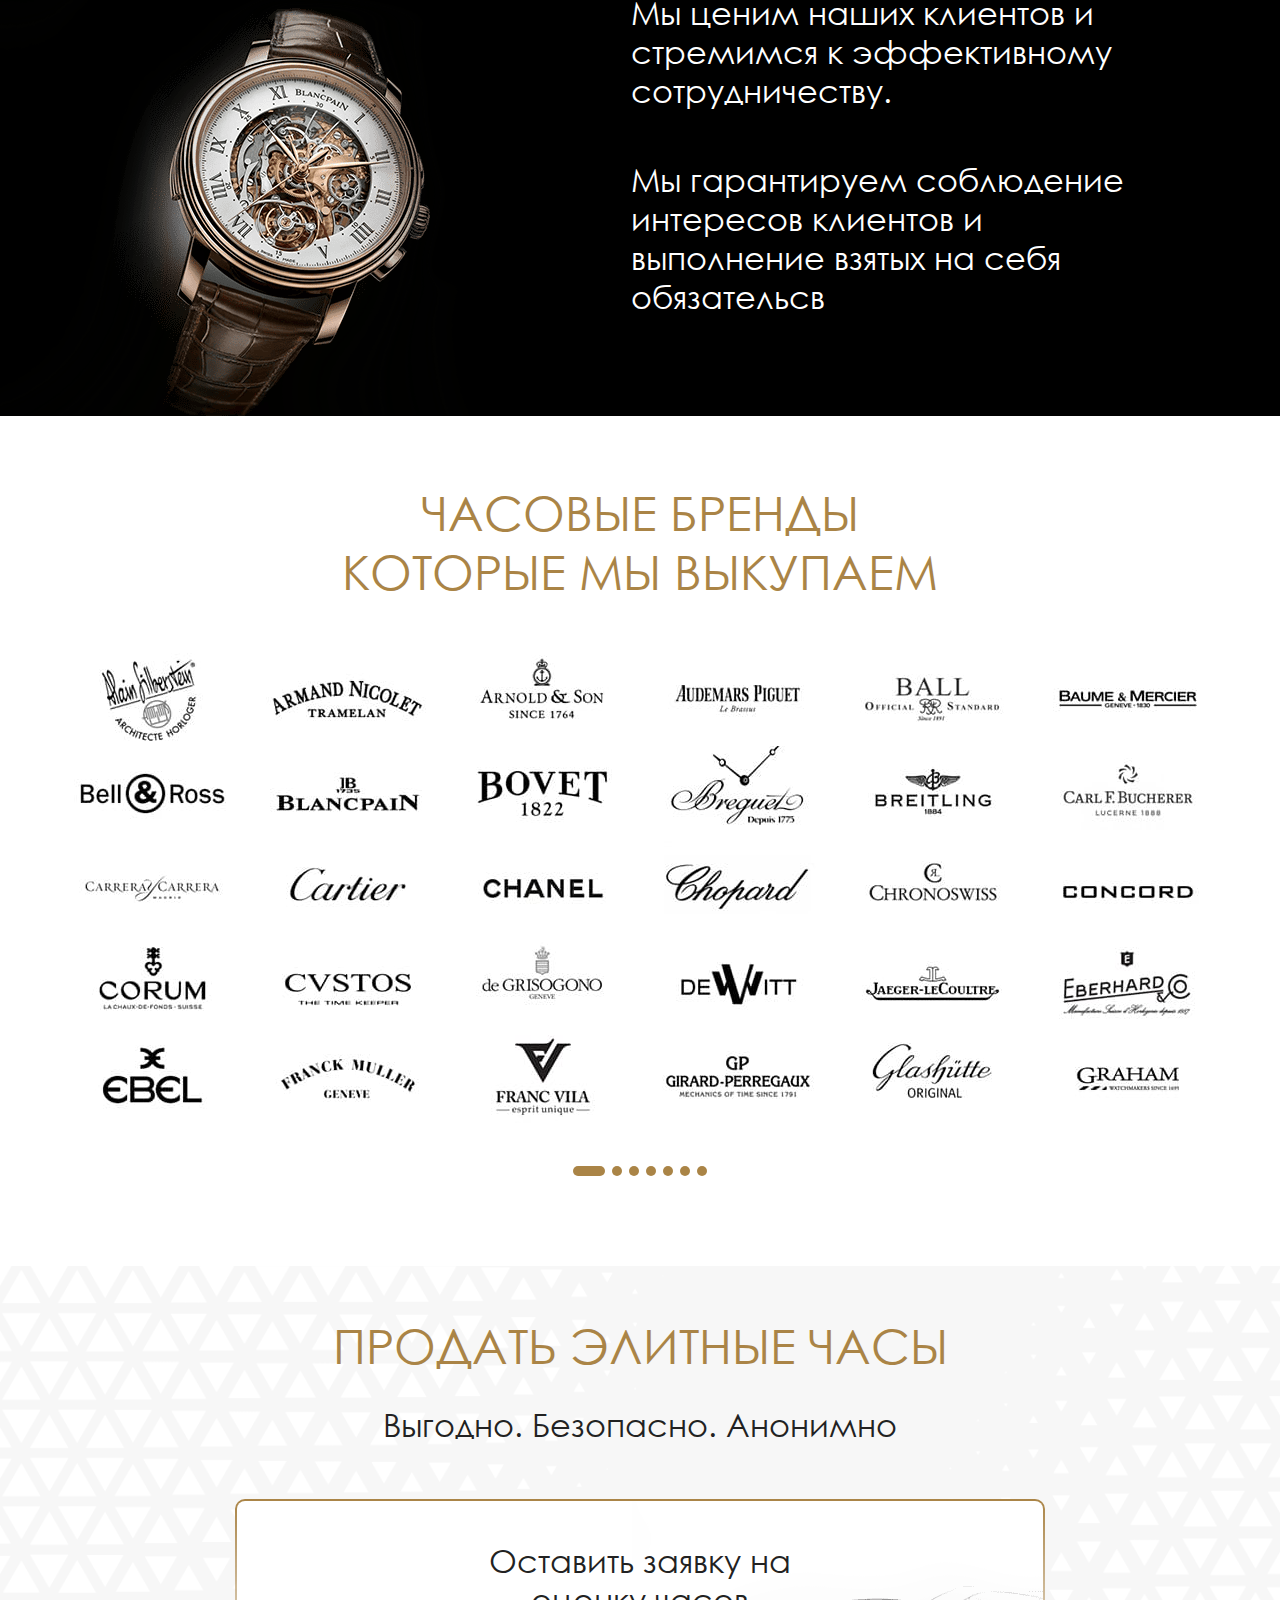
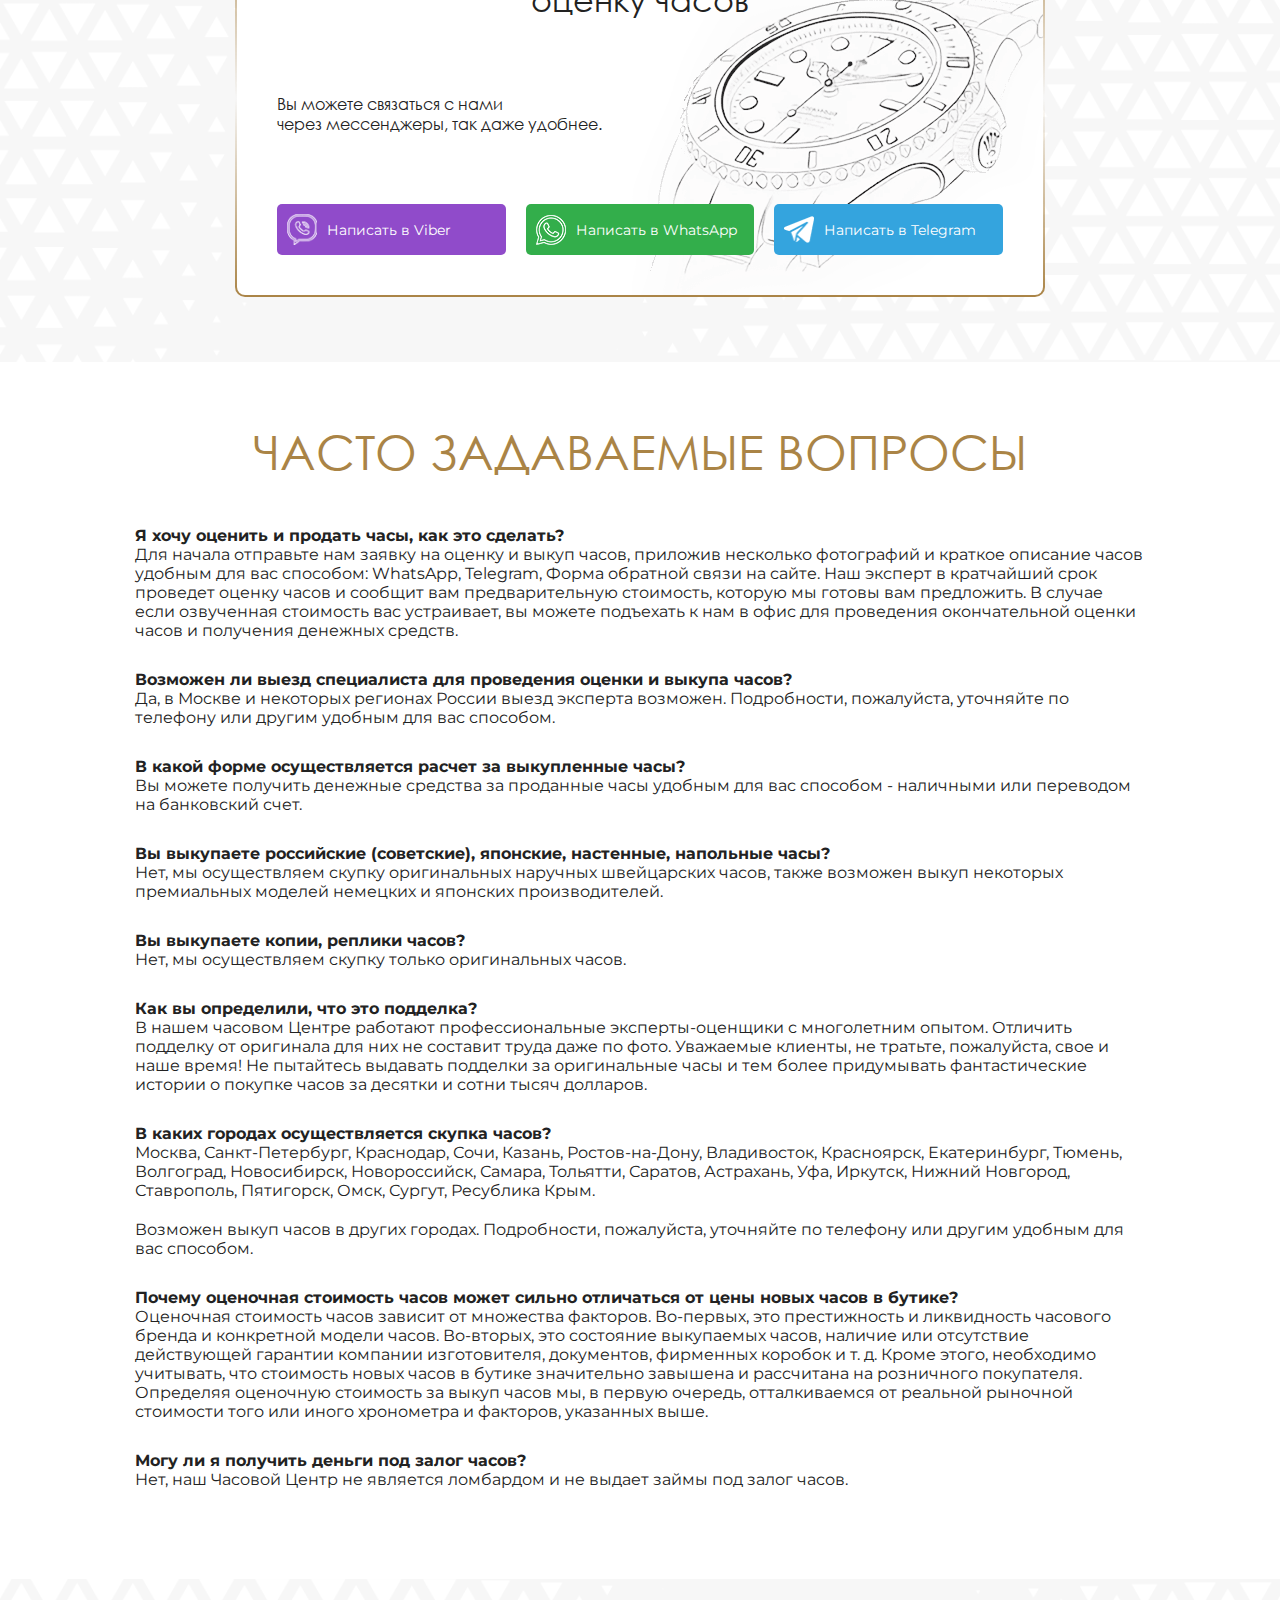
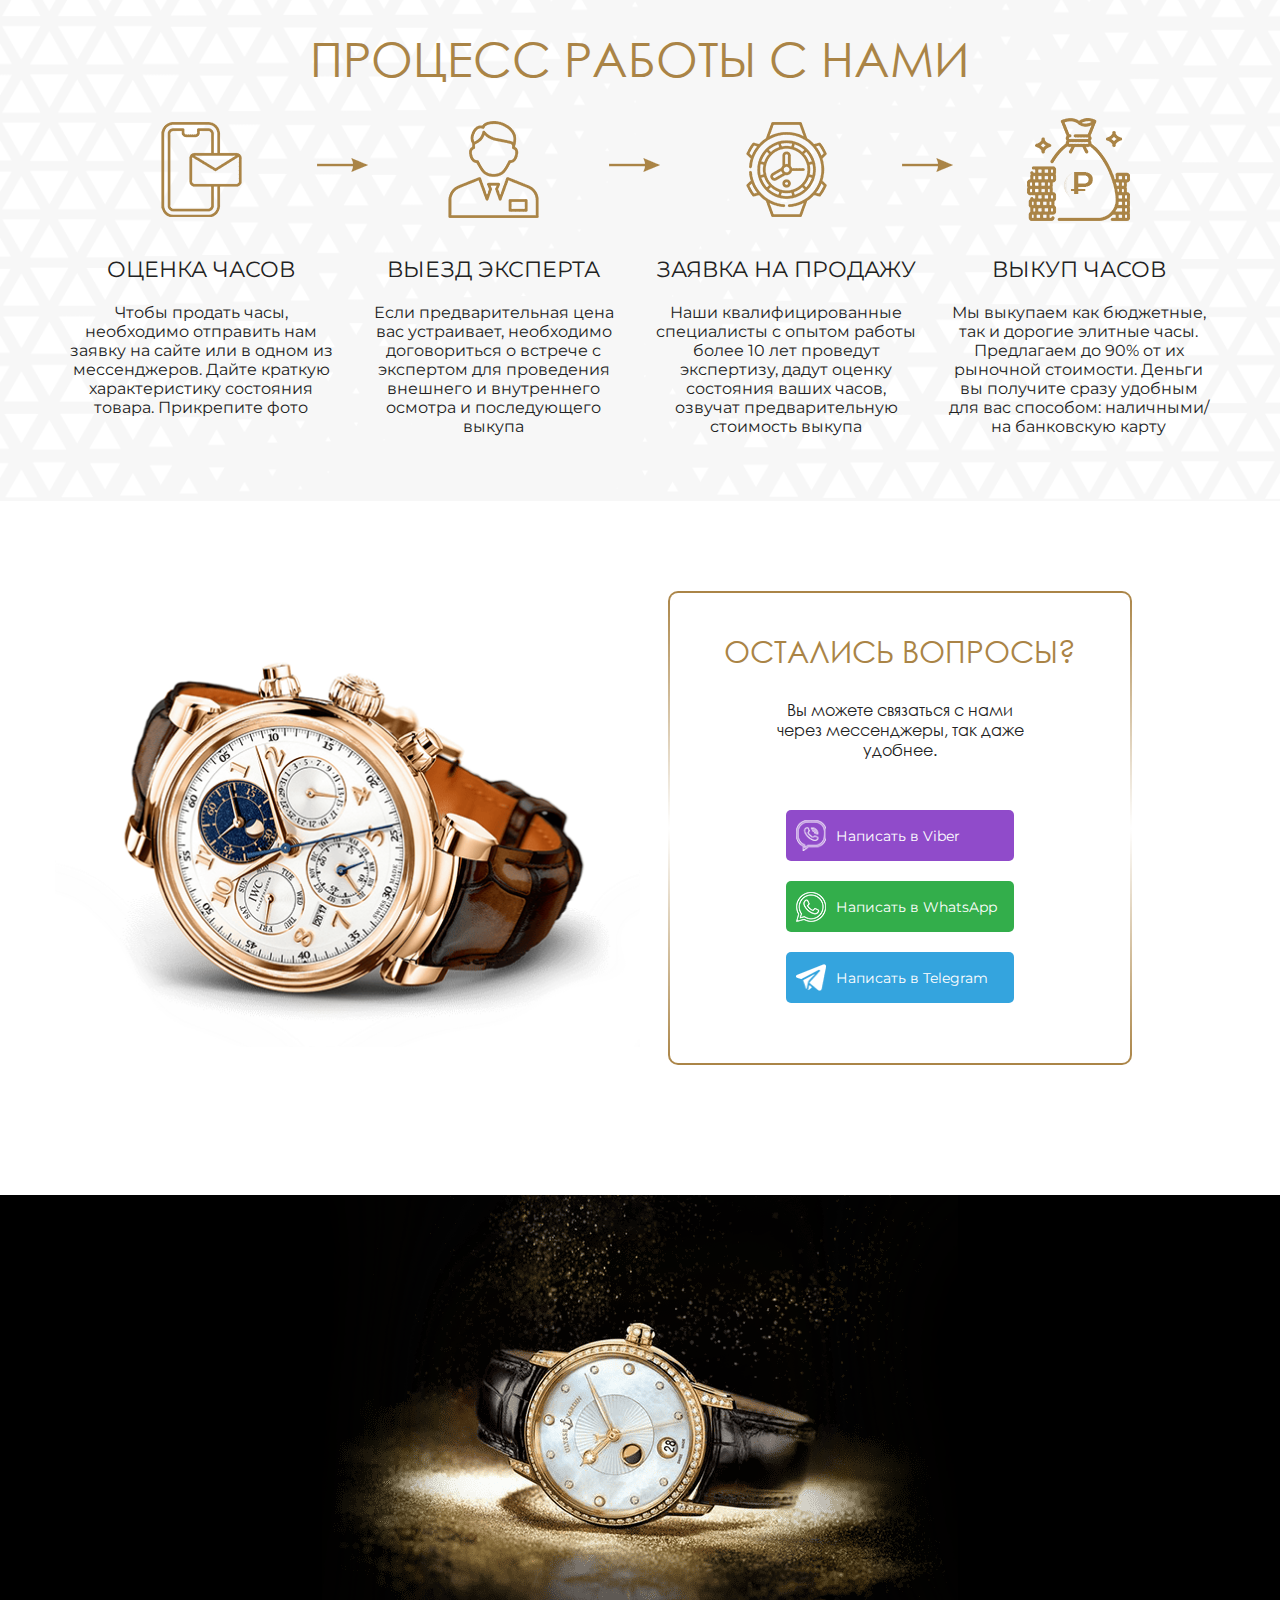
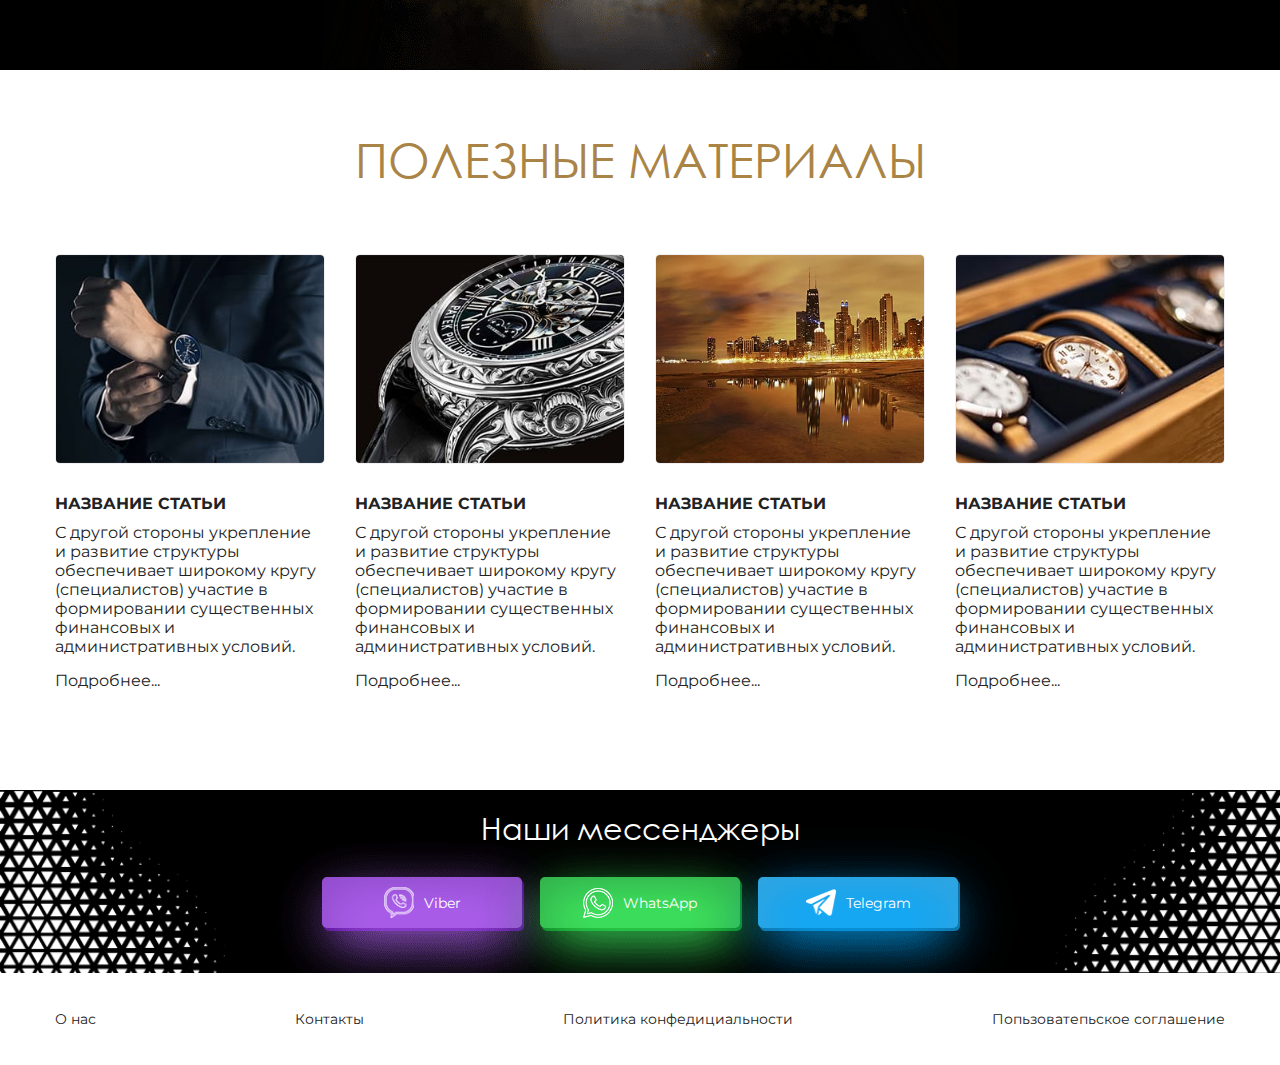
==== commit 181224f3: "image compress + validation" ====
--- a/index.html
+++ b/index.html
@@ -175,7 +175,7 @@
           осуществления сделки</p>
       </div>
 
-      <div class="callback-box" id="callback">
+      <div class="callback-box">
         <h3>Оставить заявку на оценку часов</h3>
         <div class="box-text">
           <p>Вы можете связаться с нами <br>
@@ -328,7 +328,7 @@
         <p>Выгодно. Безопасно. Анонимно</p>
       </div>
 
-      <div class="callback-box" id="callback">
+      <div class="callback-box">
         <h3>Оставить заявку на оценку часов</h3>
         <div class="box-text">
           <p>Вы можете связаться с нами <br>
